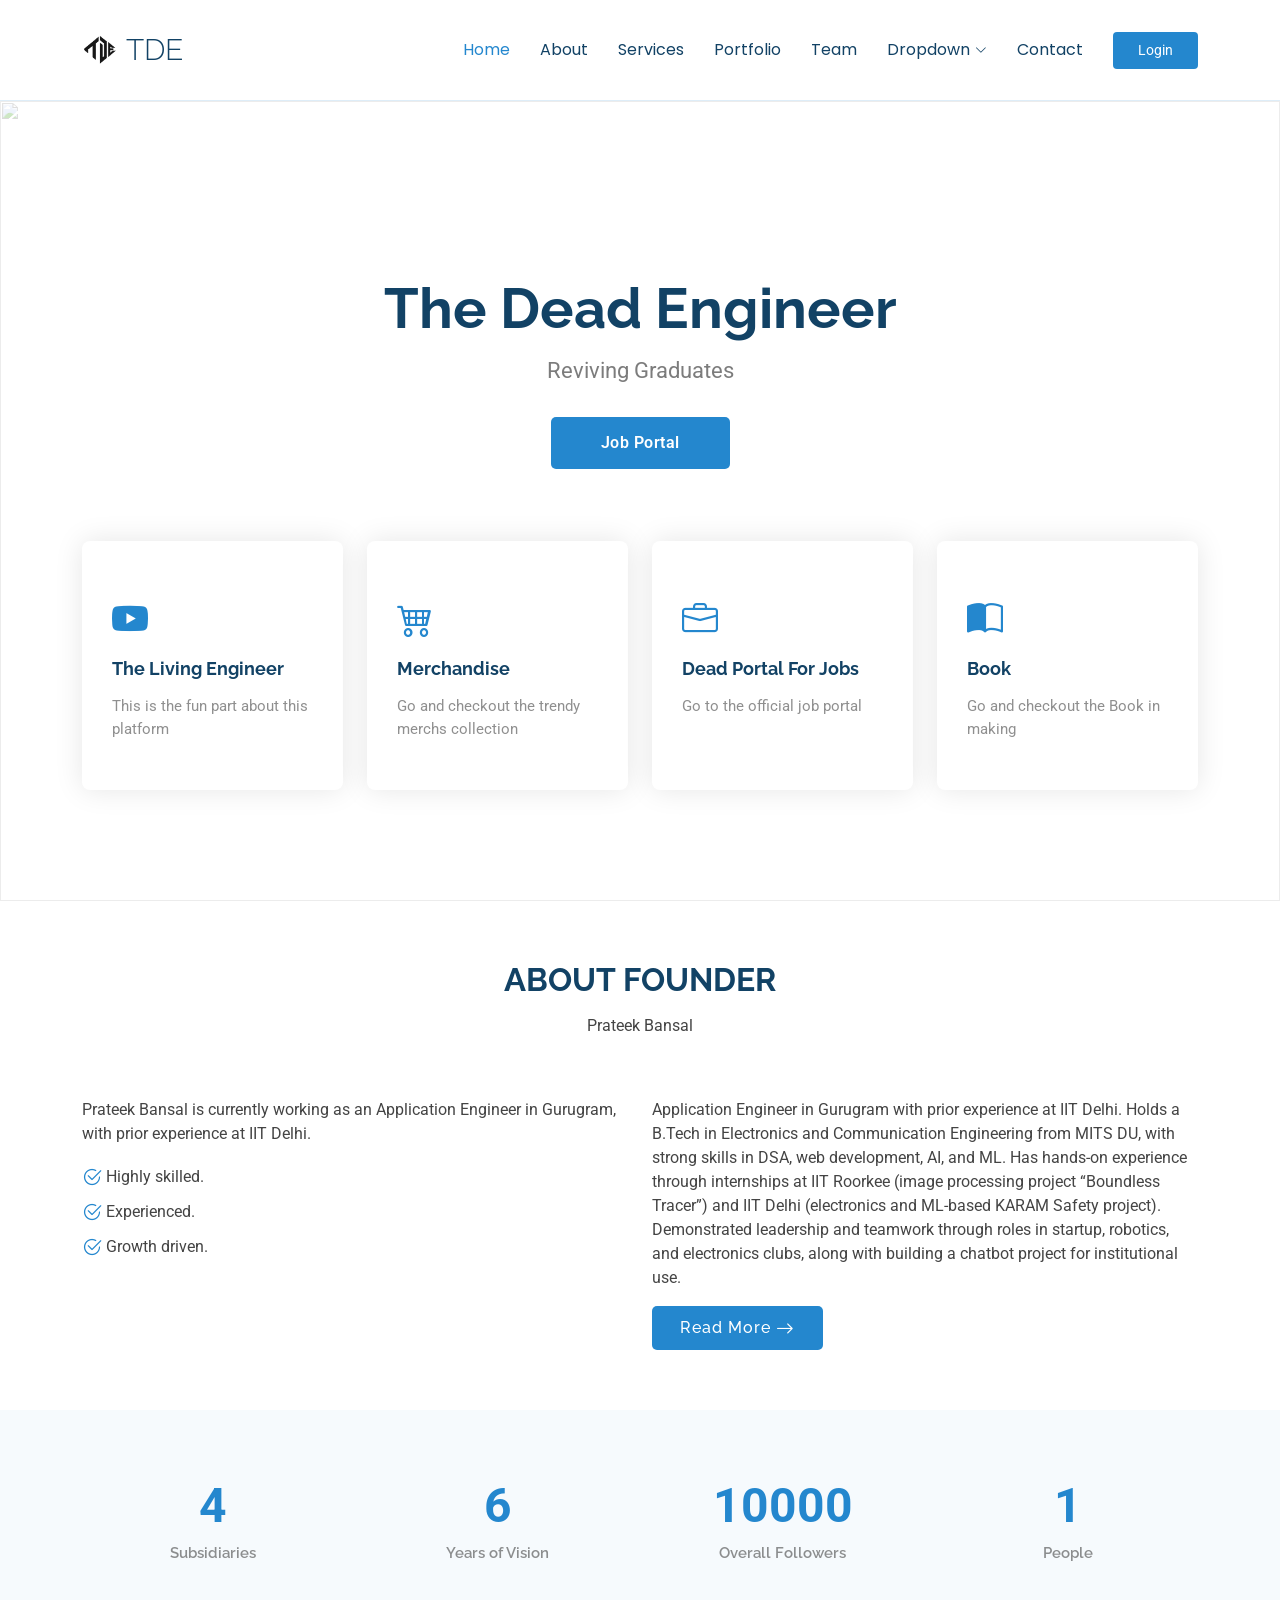
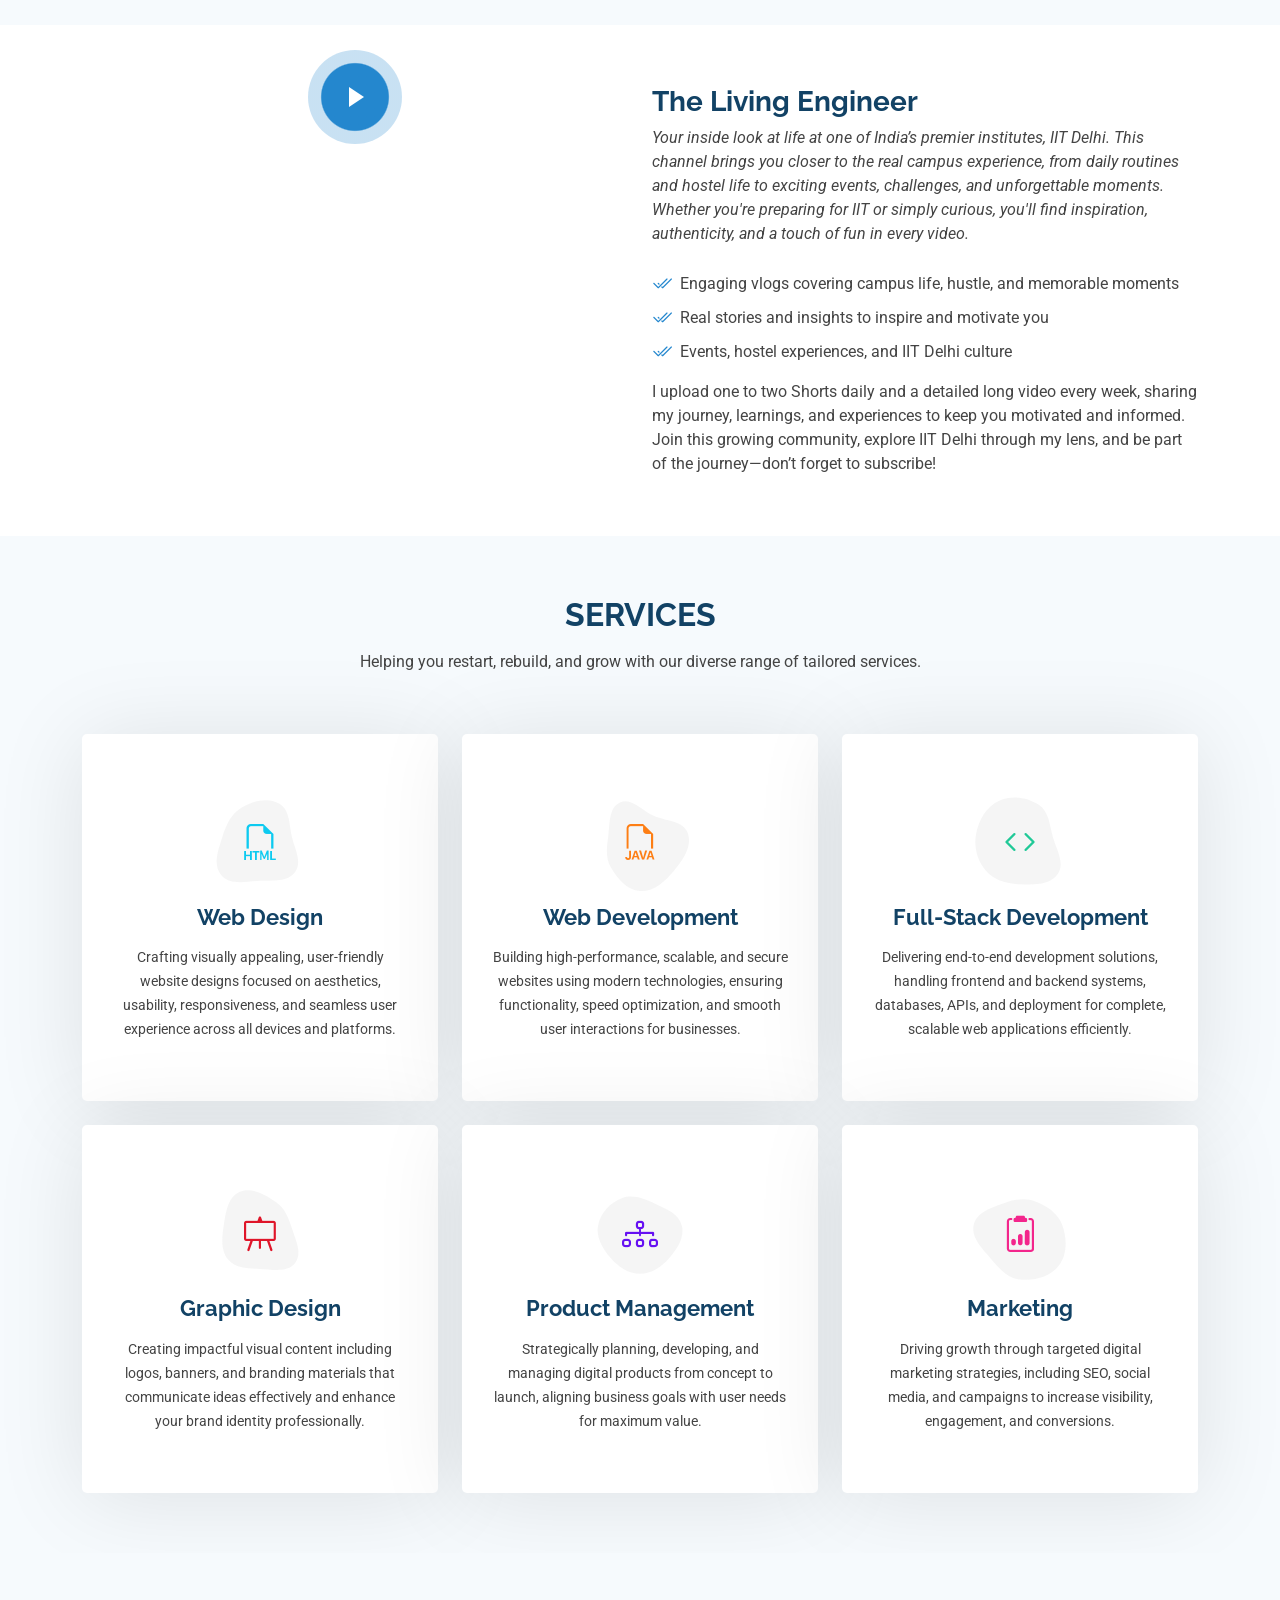
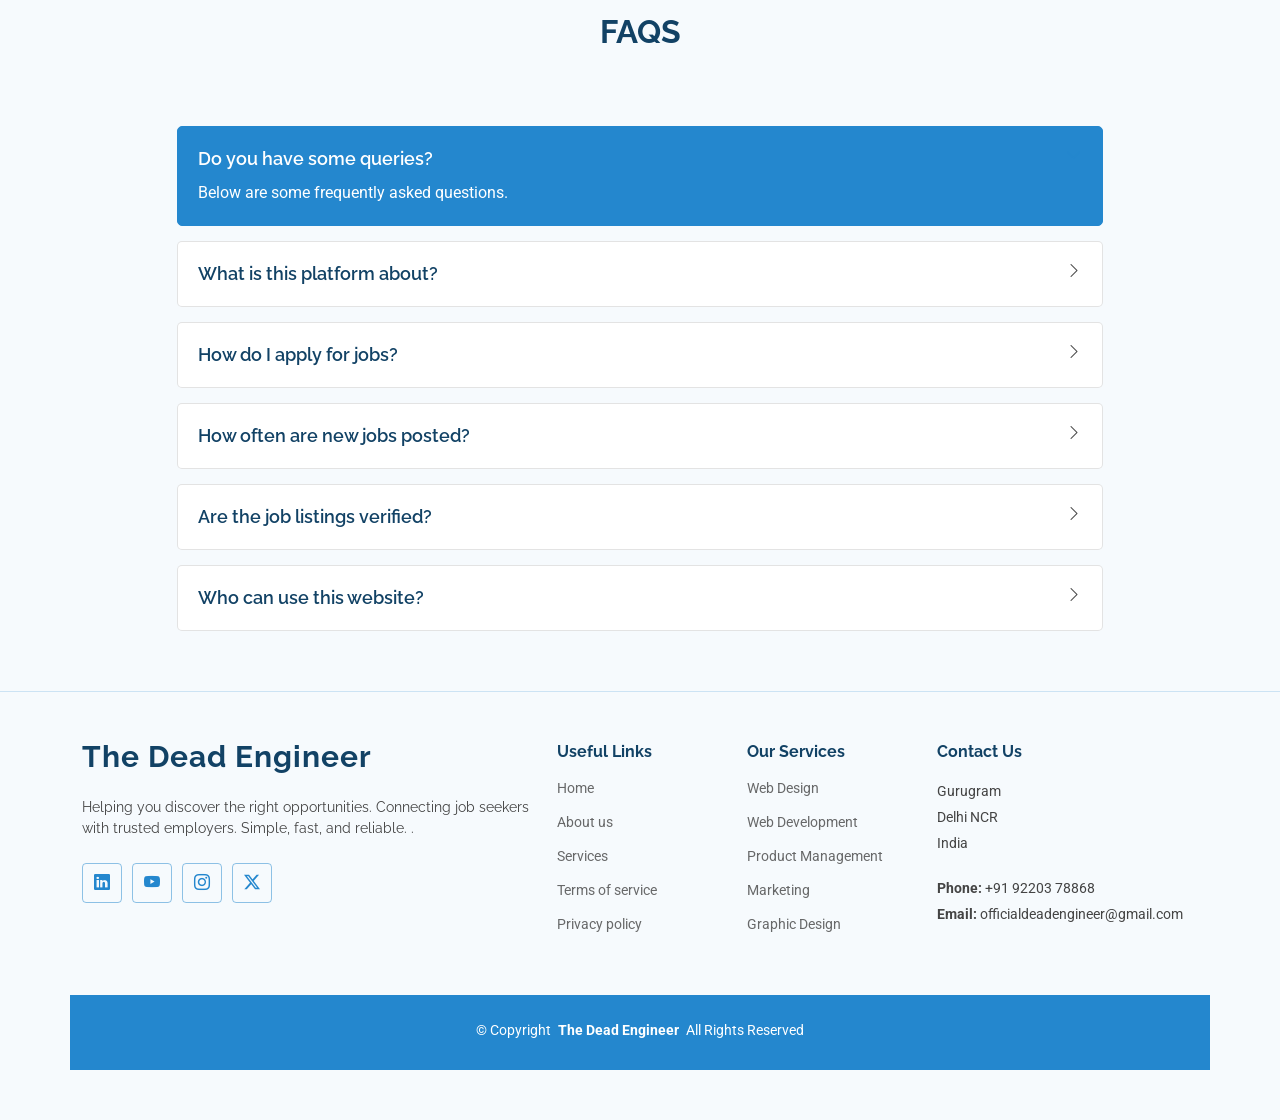
==== index.html @ e4925aac "Update index.html" ====
<!DOCTYPE html>
<html lang="en">

<head>
  <meta charset="utf-8">
  <meta content="width=device-width, initial-scale=1.0" name="viewport">
  <title>Home - The Dead Engineer</title>
  <meta name="description" content="">
  <meta name="keywords" content="">

  <!-- Favicons -->
  <link href="img/favicon.png" rel="icon">
  <link href="img/apple-touch-icon.png" rel="apple-touch-icon">

  <!-- Fonts -->
  <link href="https://fonts.googleapis.com" rel="preconnect">
  <link href="https://fonts.gstatic.com" rel="preconnect" crossorigin>
  <link href="https://fonts.googleapis.com/css2?family=Roboto:ital,wght@0,100;0,300;0,400;0,500;0,700;0,900;1,100;1,300;1,400;1,500;1,700;1,900&family=Poppins:ital,wght@0,100;0,200;0,300;0,400;0,500;0,600;0,700;0,800;0,900;1,100;1,200;1,300;1,400;1,500;1,600;1,700;1,800;1,900&family=Raleway:ital,wght@0,100;0,200;0,300;0,400;0,500;0,600;0,700;0,800;0,900;1,100;1,200;1,300;1,400;1,500;1,600;1,700;1,800;1,900&display=swap" rel="stylesheet">

  <!-- Vendor CSS Files -->
  <link href="vendor/bootstrap/css/bootstrap.min.css" rel="stylesheet">
  <link href="vendor/bootstrap-icons/bootstrap-icons.css" rel="stylesheet">
  <link href="vendor/aos/aos.css" rel="stylesheet">
  <link href="vendor/glightbox/css/glightbox.min.css" rel="stylesheet">
  <link href="vendor/swiper/swiper-bundle.min.css" rel="stylesheet">

  <!-- Main CSS File -->
  <link href="css/main.css" rel="stylesheet">

</head>

<body class="index-page">

  <header id="header" class="header d-flex align-items-center sticky-top">
    <div class="container-fluid container-xl position-relative d-flex align-items-center">

      <a href="index.html" class="logo d-flex align-items-center me-auto">
        <!-- Uncomment the line below if you also wish to use an image logo -->
        <img src="img/logo.png" alt="">
        <h1 class="sitename">TDE</h1>
      </a>

      <nav id="navmenu" class="navmenu">
        <ul>
          <li><a href="#hero" class="active">Home<br></a></li>
          <li><a href="#about">About</a></li>
          <li><a href="#services">Services</a></li>
          <li><a href="#portfolio">Portfolio</a></li>
          <li><a href="#team">Team</a></li>
          <li class="dropdown"><a href="#"><span>Dropdown</span> <i class="bi bi-chevron-down toggle-dropdown"></i></a>
            <ul>
              <li><a href="#">Dropdown 1</a></li>
              <li class="dropdown"><a href="#"><span>Deep Dropdown</span> <i class="bi bi-chevron-down toggle-dropdown"></i></a>
                <ul>
                  <li><a href="#">Deep Dropdown 1</a></li>
                  <li><a href="#">Deep Dropdown 2</a></li>
                  <li><a href="#">Deep Dropdown 3</a></li>
                  <li><a href="#">Deep Dropdown 4</a></li>
                  <li><a href="#">Deep Dropdown 5</a></li>
                </ul>
              </li>
              <li><a href="#">Dropdown 2</a></li>
              <li><a href="#">Dropdown 3</a></li>
              <li><a href="#">Dropdown 4</a></li>
            </ul>
          </li>
          <li><a href="#contact">Contact</a></li>
        </ul>
        <i class="mobile-nav-toggle d-xl-none bi bi-list"></i>
      </nav>

      <a class="btn-getstarted" href="#about">Login</a>

    </div>
  </header>

  <main class="main">

    <!-- Hero Section -->
    <section id="hero" class="hero section">

      <img src="img\europeana-ZRTKx75lKc8-unsplash.jpg" alt="" data-aos="fade-in" class="">

      <div class="container">
        <div class="row justify-content-center" data-aos="zoom-out">
          <div class="col-xl-7 col-lg-9 text-center">
            <h1>The Dead Engineer</h1>
            <p>Reviving Graduates</p>
          </div>
        </div>
        <div class="text-center" data-aos="zoom-out" data-aos-delay="100">
          <a href="job-portal.html" class="btn-get-started">Job Portal</a>
        </div>

        <div class="row gy-4 mt-5">
          <div class="col-md-6 col-lg-3" data-aos="zoom-out" data-aos-delay="100">
            <div class="icon-box">
              <div class="icon"><i class="bi bi-youtube"></i></div>
              <h4 class="title"><a href="the-living-engineer.html">The Living Engineer</a></h4>
              <p class="description">This is the fun part about this platform</p>
            </div>
          </div><!--End Icon Box -->

          <div class="col-md-6 col-lg-3" data-aos="zoom-out" data-aos-delay="200">
            <div class="icon-box">
              <div class="icon"><i class="bi bi-cart4"></i></div>
              <h4 class="title"><a href="merchandise.html">Merchandise</a></h4>
              <p class="description">Go and checkout the trendy merchs collection</p>
            </div>
          </div><!--End Icon Box -->

          <div class="col-md-6 col-lg-3" data-aos="zoom-out" data-aos-delay="300">
            <div class="icon-box">
              <div class="icon"><i class="bi bi-briefcase"></i></div>
              <h4 class="title"><a href="job-portal.html">Dead Portal For Jobs</a></h4>
              <p class="description">Go to the official job portal</p>
            </div>
          </div><!--End Icon Box -->

          <div class="col-md-6 col-lg-3" data-aos="zoom-out" data-aos-delay="400">
            <div class="icon-box">
              <div class="icon"><i class="bi bi-book-half"></i></div>
              <h4 class="title"><a href="book.html">Book</a></h4>
              <p class="description">Go and checkout the Book in making</p>
            </div>
          </div><!--End Icon Box -->

        </div>
      </div>

    </section><!-- /Hero Section -->

    <!-- About Section -->
    <section id="about" class="about section">

      <!-- Section Title -->
      <div class="container section-title" data-aos="fade-up">
        <h2>About Founder<br></h2>
        <p>Prateek Bansal</p>
      </div><!-- End Section Title -->

      <div class="container">

        <div class="row gy-4">

          <div class="col-lg-6 content" data-aos="fade-up" data-aos-delay="100">
            <p>
              Prateek Bansal is currently working as an Application Engineer in Gurugram, with prior experience at IIT Delhi.
            </p>
            <ul>
              <li><i class="bi bi-check2-circle"></i> <span>Highly skilled.</span></li>
              <li><i class="bi bi-check2-circle"></i> <span>Experienced.</span></li>
              <li><i class="bi bi-check2-circle"></i> <span>Growth driven.</span></li>
            </ul>
          </div>

          <div class="col-lg-6" data-aos="fade-up" data-aos-delay="200">
            <p>Application Engineer in Gurugram with prior experience at IIT Delhi. Holds a B.Tech in Electronics and Communication Engineering from MITS DU, with strong skills in DSA, web development, AI, and ML. Has hands-on experience through internships at IIT Roorkee (image processing project “Boundless Tracer”) and IIT Delhi (electronics and ML-based KARAM Safety project). Demonstrated leadership and teamwork through roles in startup, robotics, and electronics clubs, along with building a chatbot project for institutional use. </p>
            <a href="#" class="read-more"><span>Read More</span><i class="bi bi-arrow-right"></i></a>
          </div>

        </div>

      </div>

    </section><!-- /About Section -->

    <!-- Stats Section -->
    <section id="stats" class="stats section light-background">

      <div class="container" data-aos="fade-up" data-aos-delay="100">

        <div class="row gy-4">

          <div class="col-lg-3 col-md-6">
            <div class="stats-item text-center w-100 h-100">
              <span data-purecounter-start="0" data-purecounter-end="4" data-purecounter-duration="1" class="purecounter"></span>
              <p>Subsidiaries</p>
            </div>
          </div><!-- End Stats Item -->

          <div class="col-lg-3 col-md-6">
            <div class="stats-item text-center w-100 h-100">
              <span data-purecounter-start="0" data-purecounter-end="6" data-purecounter-duration="1" class="purecounter"></span>
              <p>Years of Vision</p>
            </div>
          </div><!-- End Stats Item -->

          <div class="col-lg-3 col-md-6">
            <div class="stats-item text-center w-100 h-100">
              <span data-purecounter-start="0" data-purecounter-end="10000" data-purecounter-duration="1" class="purecounter"></span>
              <p>Overall Followers</p>
            </div>
          </div><!-- End Stats Item -->

          <div class="col-lg-3 col-md-6">
            <div class="stats-item text-center w-100 h-100">
              <span data-purecounter-start="0" data-purecounter-end="1" data-purecounter-duration="1" class="purecounter"></span>
              <p>People</p>
            </div>
          </div><!-- End Stats Item -->

        </div>

      </div>

    </section><!-- /Stats Section -->

    <!-- About Alt Section -->
    <section id="about-alt" class="about-alt section">

      <div class="container">

        <div class="row gy-4">
          <div class="col-lg-6 position-relative align-self-start" data-aos="fade-up" data-aos-delay="100">
            <img src="https://static.theprint.in/wp-content/uploads/2024/03/IIT-Delhi-FILE-696x392-1.jpg" class="img-fluid" alt="">
            <a href="https://youtu.be/iWtutb2hYL4?si=3ErhRk4riISQNVy8" class="glightbox pulsating-play-btn"></a>
          </div>
          <div class="col-lg-6 content" data-aos="fade-up" data-aos-delay="200">
            <h3>The Living Engineer</h3>
            <p class="fst-italic">
              Your inside look at life at one of India’s premier institutes, IIT Delhi. This channel brings you closer to the real campus experience, from daily routines and hostel life to exciting events, challenges, and unforgettable moments. Whether you're preparing for IIT or simply curious, you'll find inspiration, authenticity, and a touch of fun in every video.
            </p>
            <ul>
              <li><i class="bi bi-check2-all"></i> <span>Engaging vlogs covering campus life, hustle, and memorable moments</span></li>
              <li><i class="bi bi-check2-all"></i> <span>Real stories and insights to inspire and motivate you</span></li>
              <li><i class="bi bi-check2-all"></i> <span>Events, hostel experiences, and IIT Delhi culture</span></li>
            </ul>
            <p>
              I upload one to two Shorts daily and a detailed long video every week, sharing my journey, learnings, and experiences to keep you motivated and informed. Join this growing community, explore IIT Delhi through my lens, and be part of the journey—don’t forget to subscribe!
            </p>
          </div>
        </div>

      </div>

    </section><!-- /About Alt Section -->

    <!-- Clients Section -->

    </section><!-- /Clients Section -->

    <!-- Testimonials Section -->

    </section><!-- /Testimonials Section -->

    <!-- Services Section -->
    <section id="services" class="services section light-background">

      <!-- Section Title -->
      <div class="container section-title" data-aos="fade-up">
        <h2>Services</h2>
        <p>Helping you restart, rebuild, and grow with our diverse range of tailored services.</p>
      </div><!-- End Section Title -->

      <div class="container">

        <div class="row gy-4">

          <div class="col-lg-4 col-md-6" data-aos="fade-up" data-aos-delay="100">
            <div class="service-item item-cyan position-relative">
              <div class="icon">
                <svg width="100" height="100" viewBox="0 0 600 600" xmlns="http://www.w3.org/2000/svg">
                  <path stroke="none" stroke-width="0" fill="#f5f5f5" d="M300,521.0016835830174C376.1290562159157,517.8887921683347,466.0731472004068,529.7835943286574,510.70327084640275,468.03025145048787C554.3714126377745,407.6079735673963,508.03601936045806,328.9844924480964,491.2728898941984,256.3432110539036C474.5976632858925,184.082847569629,479.9380746630129,96.60480741107993,416.23090153303,58.64404602377083C348.86323505073057,18.502131276798302,261.93793281208167,40.57373210992963,193.5410806939664,78.93577620505333C130.42746243093433,114.334589627462,98.30271207620316,179.96522072025542,76.75703585869454,249.04625023123273C51.97151888228291,328.5150500222984,13.704378332031375,421.85034740162234,66.52175969318436,486.19268352777647C119.04800174914682,550.1803526380478,217.28368757567262,524.383925680826,300,521.0016835830174"></path>
                </svg>
                <i class="bi bi-filetype-html"></i>
              </div>
              <a href="service-details.html" class="stretched-link">
                <h3>Web Design</h3>
              </a>
              <p>Crafting visually appealing, user-friendly website designs focused on aesthetics, usability, responsiveness, and seamless user experience across all devices and platforms.</p>
            </div>
          </div><!-- End Service Item -->

          <div class="col-lg-4 col-md-6" data-aos="fade-up" data-aos-delay="200">
            <div class="service-item item-orange position-relative">
              <div class="icon">
                <svg width="100" height="100" viewBox="0 0 600 600" xmlns="http://www.w3.org/2000/svg">
                  <path stroke="none" stroke-width="0" fill="#f5f5f5" d="M300,582.0697525312426C382.5290701553225,586.8405444964366,449.9789794690241,525.3245884688669,502.5850820975895,461.55621195738473C556.606425686781,396.0723002908107,615.8543463187945,314.28637112970534,586.6730223649479,234.56875336149918C558.9533121215079,158.8439757836574,454.9685369536778,164.00468322053177,381.49747125262974,130.76875717737553C312.15926192815925,99.40240125094834,248.97055460311594,18.661163978235184,179.8680185752513,50.54337015887873C110.5421016452524,82.52863877960104,119.82277516462835,180.83849132639028,109.12597500060166,256.43424936330496C100.08760227029461,320.3096726198365,92.17705696193138,384.0621239912766,124.79988738764834,439.7174275375508C164.83382741302287,508.01625554203684,220.96474134820875,577.5009287672846,300,582.0697525312426"></path>
                </svg>
                <i class="bi bi-filetype-java"></i>
              </div>
              <a href="service-details.html" class="stretched-link">
                <h3>Web Development</h3>
              </a>
              <p>Building high-performance, scalable, and secure websites using modern technologies, ensuring functionality, speed optimization, and smooth user interactions for businesses.</p>
            </div>
          </div><!-- End Service Item -->

          <div class="col-lg-4 col-md-6" data-aos="fade-up" data-aos-delay="300">
            <div class="service-item item-teal position-relative">
              <div class="icon">
                <svg width="100" height="100" viewBox="0 0 600 600" xmlns="http://www.w3.org/2000/svg">
                  <path stroke="none" stroke-width="0" fill="#f5f5f5" d="M300,541.5067337569781C382.14930387511276,545.0595476570109,479.8736841581634,548.3450877840088,526.4010558755058,480.5488172755941C571.5218469581645,414.80211281144784,517.5187510058486,332.0715597781072,496.52539010469104,255.14436215662573C477.37192572678356,184.95920475031193,473.57363656557914,105.61284051026155,413.0603344069578,65.22779650032875C343.27470386102294,18.654635553484475,251.2091493199835,5.337323636656869,175.0934190732945,40.62881213300186C97.87086631185822,76.43348514350839,51.98124368387456,156.15599469081315,36.44837278890362,239.84606092416172C21.716077023791087,319.22268207091537,43.775223500013084,401.1760424656574,96.891909868211,461.97329694683043C147.22146801428983,519.5804099606455,223.5754009179313,538.201503339737,300,541.5067337569781"></path>
                </svg>
                <i class="bi bi-code"></i>
              </div>
              <a href="service-details.html" class="stretched-link">
                <h3>Full-Stack Development</h3>
              </a>
              <p>Delivering end-to-end development solutions, handling frontend and backend systems, databases, APIs, and deployment for complete, scalable web applications efficiently.</p>
            </div>
          </div><!-- End Service Item -->

          <div class="col-lg-4 col-md-6" data-aos="fade-up" data-aos-delay="400">
            <div class="service-item item-red position-relative">
              <div class="icon">
                <svg width="100" height="100" viewBox="0 0 600 600" xmlns="http://www.w3.org/2000/svg">
                  <path stroke="none" stroke-width="0" fill="#f5f5f5" d="M300,503.46388370962813C374.79870501325706,506.71871716319447,464.8034551963731,527.1746412648533,510.4981551193396,467.86667711651364C555.9287308511215,408.9015244558933,512.6030010748507,327.5744911775523,490.211057578863,256.5855673507754C471.097692560561,195.9906835881958,447.69079081568157,138.11976852964426,395.19560036434837,102.3242989838813C329.3053358748298,57.3949838291264,248.02791733380457,8.279543830951368,175.87071277845988,42.242879143198664C103.41431057327972,76.34704239035025,93.79494320519305,170.9812938413882,81.28167332365135,250.07896920659033C70.17666984294237,320.27484674793965,64.84698225790005,396.69656628748305,111.28512138212992,450.4950937839243C156.20124167950087,502.5303643271138,231.32542653798444,500.4755392045468,300,503.46388370962813"></path>
                </svg>
                <i class="bi bi-easel"></i>
              </div>
              <a href="service-details.html" class="stretched-link">
                <h3>Graphic Design</h3>
              </a>
              <p>Creating impactful visual content including logos, banners, and branding materials that communicate ideas effectively and enhance your brand identity professionally.</p>
              <a href="service-details.html" class="stretched-link"></a>
            </div>
          </div><!-- End Service Item -->

          <div class="col-lg-4 col-md-6" data-aos="fade-up" data-aos-delay="500">
            <div class="service-item item-indigo position-relative">
              <div class="icon">
                <svg width="100" height="100" viewBox="0 0 600 600" xmlns="http://www.w3.org/2000/svg">
                  <path stroke="none" stroke-width="0" fill="#f5f5f5" d="M300,532.3542879108572C369.38199826031484,532.3153073249985,429.10787420159085,491.63046689027357,474.5244479745417,439.17860296908856C522.8885846962883,383.3225815378663,569.1668002868075,314.3205725914397,550.7432151929288,242.7694973846089C532.6665558377875,172.5657663291529,456.2379748765914,142.6223662098291,390.3689995646985,112.34683881706744C326.66090330228417,83.06452184765237,258.84405631176094,53.51806209861945,193.32584062364296,78.48882559362697C121.61183558270385,105.82097193414197,62.805066853699245,167.19869350419734,48.57481801355237,242.6138429142374C34.843463184063346,315.3850353017275,76.69343916112496,383.4422959591041,125.22947124332185,439.3748458443577C170.7312796277747,491.8107796887764,230.57421082200815,532.3932930995766,300,532.3542879108572"></path>
                </svg>
                <i class="bi bi-diagram-3"></i>
              </div>
              <a href="service-details.html" class="stretched-link">
                <h3>Product Management</h3>
              </a>
              <p>Strategically planning, developing, and managing digital products from concept to launch, aligning business goals with user needs for maximum value.</p>
              <a href="service-details.html" class="stretched-link"></a>
            </div>
          </div><!-- End Service Item -->

          <div class="col-lg-4 col-md-6" data-aos="fade-up" data-aos-delay="600">
            <div class="service-item item-pink position-relative">
              <div class="icon">
                <svg width="100" height="100" viewBox="0 0 600 600" xmlns="http://www.w3.org/2000/svg">
                  <path stroke="none" stroke-width="0" fill="#f5f5f5" d="M300,566.797414625762C385.7384707136149,576.1784315230908,478.7894351017131,552.8928747891023,531.9192734346935,484.94944893311C584.6109503024035,417.5663521118492,582.489472248146,322.67544863468447,553.9536738515405,242.03673114598146C529.1557734026468,171.96086150256528,465.24506316201064,127.66468636344209,395.9583748389544,100.7403814666027C334.2173773831606,76.7482773500951,269.4350130405921,84.62216499799875,207.1952322260088,107.2889140133804C132.92018162631612,134.33871894543012,41.79353780512637,160.00259165414826,22.644507872594943,236.69541883565114C3.319112789854554,314.0945973066697,72.72355303640163,379.243833228382,124.04198916343866,440.3218312028393C172.9286146004772,498.5055451809895,224.45579914871206,558.5317968840102,300,566.797414625762"></path>
                </svg>
                <i class="bi bi-clipboard2-data"></i>
              </div>
              <a href="service-details.html" class="stretched-link">
                <h3>Marketing</h3>
              </a>
              <p>Driving growth through targeted digital marketing strategies, including SEO, social media, and campaigns to increase visibility, engagement, and conversions.</p>
              <a href="service-details.html" class="stretched-link"></a>
            </div>
          </div><!-- End Service Item -->

        </div>

      </div>

    </section><!-- /Services Section -->

    <!-- Call To Action Section -->
    <!-- <section id="call-to-action" class="call-to-action section accent-background">

      <div class="container">
        <div class="row justify-content-center" data-aos="zoom-in" data-aos-delay="100">
          <div class="col-xl-10">
            <div class="text-center">
              <h3>Call To Action</h3>
              <p>Duis aute irure dolor in reprehenderit in voluptate velit esse cillum dolore eu fugiat nulla pariatur. Excepteur sint occaecat cupidatat non proident, sunt in culpa qui officia deserunt mollit anim id est laborum.</p>
              <a class="cta-btn" href="#">Call To Action</a>
            </div>
          </div>
        </div>
      </div> -->

    </section><!-- /Call To Action Section -->

    <!-- Portfolio Section -->

    </section><!-- /Portfolio Section -->

    <!-- Team Section -->

    </section><!-- /Team Section -->

    <!-- Pricing Section -->

    </section><!-- /Pricing Section -->

    <!-- Faq Section -->
    <section id="faq" class="faq section light-background">

      <!-- Section Title -->
      <div class="container section-title" data-aos="fade-up">
        <h2>FAQs</h2>
        <p></p>
      </div><!-- End Section Title -->

      <div class="container">

        <div class="row justify-content-center">

          <div class="col-lg-10" data-aos="fade-up" data-aos-delay="100">

            <div class="faq-container">

              <div class="faq-item faq-active">
                <h3>Do you have some queries?</h3>
                <div class="faq-content">
                  <p>Below are some frequently asked questions.</p>
                </div>
                <i class="faq-toggle bi bi-chevron-right"></i>
              </div><!-- End Faq item-->

              <div class="faq-item">
                <h3>What is this platform about?</h3>
                <div class="faq-content">
                  <p>This is a job discovery platform designed to help job seekers find relevant opportunities quickly and easily. We connect candidates with employers across various industries.</p>
                </div>
                <i class="faq-toggle bi bi-chevron-right"></i>
              </div><!-- End Faq item-->

              <div class="faq-item">
                <h3>How do I apply for jobs?</h3>
                <div class="faq-content">
                  <p>Simply browse available listings, click on a job that interests you, and follow the application instructions provided.</p>
                </div>
                <i class="faq-toggle bi bi-chevron-right"></i>
              </div><!-- End Faq item-->

              <div class="faq-item">
                <h3>How often are new jobs posted?</h3>
                <div class="faq-content">
                  <p>We regularly update listings as new opportunities become available.</p>
                </div>
                <i class="faq-toggle bi bi-chevron-right"></i>
              </div><!-- End Faq item-->

              <div class="faq-item">
                <h3>Are the job listings verified?</h3>
                <div class="faq-content">
                  <p>We aim to ensure quality listings, but users are encouraged to verify details before applying.</p>
                </div>
                <i class="faq-toggle bi bi-chevron-right"></i>
              </div><!-- End Faq item-->

              <div class="faq-item">
                <h3>Who can use this website?</h3>
                <div class="faq-content">
                  <p>Anyone looking for a job, internship, or career opportunity can use the platform.</p>
                </div>
                <i class="faq-toggle bi bi-chevron-right"></i>
              </div><!-- End Faq item-->
              
            </div>

          </div><!-- End Faq Column-->

        </div>

      </div>

    </section><!-- /Faq Section -->

    <!-- Contact Section -->
    <!-- /Contact Section -->

  </main>

  <footer id="footer" class="footer light-background">

    <div class="container footer-top">
      <div class="row gy-4">
        <div class="col-lg-5 col-md-12 footer-about">
          <a href="index.html" class="logo d-flex align-items-center">
            <span class="sitename">The Dead Engineer</span>
          </a>
          <p>Helping you discover the right opportunities. Connecting job seekers with trusted employers. Simple, fast, and reliable. .</p>
          <div class="social-links d-flex mt-4">
            <a href="https://www.linkedin.com/company/the-dead-engineer"><i class="bi bi-linkedin"></i></a>
            <a href="https://www.youtube.com/@thedeadengineer"><i class="bi bi-youtube"></i></a>
            <a href="https://www.instagram.com/thedeadengineer/"><i class="bi bi-instagram"></i></a>
            <a href=""><i class="bi bi-twitter-x"></i></a>
          </div>
        </div>

        <div class="col-lg-2 col-6 footer-links">
          <h4>Useful Links</h4>
          <ul>
            <li><a href="#">Home</a></li>
            <li><a href="#">About us</a></li>
            <li><a href="#">Services</a></li>
            <li><a href="#">Terms of service</a></li>
            <li><a href="#">Privacy policy</a></li>
          </ul>
        </div>

        <div class="col-lg-2 col-6 footer-links">
          <h4>Our Services</h4>
          <ul>
            <li><a href="#">Web Design</a></li>
            <li><a href="#">Web Development</a></li>
            <li><a href="#">Product Management</a></li>
            <li><a href="#">Marketing</a></li>
            <li><a href="#">Graphic Design</a></li>
          </ul>
        </div>

        <div class="col-lg-3 col-md-12 footer-contact text-center text-md-start">
          <h4>Contact Us</h4>
          <p>Gurugram</p>
          <p>Delhi NCR</p>
          <p>India</p>
          <p class="mt-4"><strong>Phone:</strong> <span>+91 92203 78868</span></p>
          <p><strong>Email:</strong> <span>officialdeadengineer@gmail.com</span></p>
        </div>

      </div>
    </div>

    <div class="container copyright text-center mt-4">
      <p>© <span>Copyright</span> <strong class="px-1 sitename">The Dead Engineer</strong> <span>All Rights Reserved</span></p>
      <div class="credits">
      </div>
    </div>

  </footer>

  <!-- Scroll Top -->
  <a href="#" id="scroll-top" class="scroll-top d-flex align-items-center justify-content-center"><i class="bi bi-arrow-up-short"></i></a>

  <!-- Preloader -->
  <div id="preloader"></div>

  <!-- Vendor JS Files -->
  <script src="vendor/bootstrap/js/bootstrap.bundle.min.js"></script>
  <script src="vendor/php-email-form/validate.js"></script>
  <script src="vendor/aos/aos.js"></script>
  <script src="vendor/purecounter/purecounter_vanilla.js"></script>
  <script src="vendor/glightbox/js/glightbox.min.js"></script>
  <script src="vendor/swiper/swiper-bundle.min.js"></script>
  <script src="vendor/imagesloaded/imagesloaded.pkgd.min.js"></script>
  <script src="vendor/isotope-layout/isotope.pkgd.min.js"></script>

  <!-- Main JS File -->
  <script src="js/main.js"></script>

</body>

</html>
---- css/main.css ----
:root {
  --default-font: "Roboto",  system-ui, -apple-system, "Segoe UI", Roboto, "Helvetica Neue", Arial, "Noto Sans", "Liberation Sans", sans-serif, "Apple Color Emoji", "Segoe UI Emoji", "Segoe UI Symbol", "Noto Color Emoji";
  --heading-font: "Raleway",  sans-serif;
  --nav-font: "Poppins",  sans-serif;
}

/* Global Colors - The following color variables are used throughout the website. Updating them here will change the color scheme of the entire website */
:root { 
  --background-color: #ffffff; /* Background color for the entire website, including individual sections */
  --default-color: #444444; /* Default color used for the majority of the text content across the entire website */
  --heading-color: #124265; /* Color for headings, subheadings and title throughout the website */
  --accent-color: #2487ce; /* Accent color that represents your brand on the website. It's used for buttons, links, and other elements that need to stand out */
  --surface-color: #ffffff; /* The surface color is used as a background of boxed elements within sections, such as cards, icon boxes, or other elements that require a visual separation from the global background. */
  --contrast-color: #ffffff; /* Contrast color for text, ensuring readability against backgrounds of accent, heading, or default colors. */
}

/* Nav Menu Colors - The following color variables are used specifically for the navigation menu. They are separate from the global colors to allow for more customization options */
:root {
  --nav-color: #124265;  /* The default color of the main navmenu links */
  --nav-hover-color: #2487ce; /* Applied to main navmenu links when they are hovered over or active */
  --nav-mobile-background-color: #ffffff; /* Used as the background color for mobile navigation menu */
  --nav-dropdown-background-color: #ffffff; /* Used as the background color for dropdown items that appear when hovering over primary navigation items */
  --nav-dropdown-color: #124265; /* Used for navigation links of the dropdown items in the navigation menu. */
  --nav-dropdown-hover-color: #2487ce; /* Similar to --nav-hover-color, this color is applied to dropdown navigation links when they are hovered over. */
}

/* Color Presets - These classes override global colors when applied to any section or element, providing reuse of the sam color scheme. */

.light-background {
  --background-color: #f6fafd;
  --surface-color: #ffffff;
}

.dark-background {
  --background-color: #060606;
  --default-color: #ffffff;
  --heading-color: #ffffff;
  --surface-color: #252525;
  --contrast-color: #ffffff;
}

.accent-background {
  --background-color: #2487ce;
  --default-color: #ffffff;
  --heading-color: #ffffff;
  --accent-color: #ffffff;
  --surface-color: #469fdf;
  --contrast-color: #ffffff;
}

/* Smooth scroll */
:root {
  scroll-behavior: smooth;
}

/*--------------------------------------------------------------
# General Styling & Shared Classes
--------------------------------------------------------------*/
body {
  color: var(--default-color);
  background-color: var(--background-color);
  font-family: var(--default-font);
}

a {
  color: var(--accent-color);
  text-decoration: none;
  transition: 0.3s;
}

a:hover {
  color: color-mix(in srgb, var(--accent-color), transparent 25%);
  text-decoration: none;
}

h1,
h2,
h3,
h4,
h5,
h6 {
  color: var(--heading-color);
  font-family: var(--heading-font);
}

/* Pulsating Play Button
------------------------------*/
.pulsating-play-btn {
  width: 94px;
  height: 94px;
  background: radial-gradient(var(--accent-color) 50%, color-mix(in srgb, var(--accent-color), transparent 75%) 52%);
  border-radius: 50%;
  display: block;
  position: relative;
  overflow: hidden;
}

.pulsating-play-btn:before {
  content: "";
  position: absolute;
  width: 120px;
  height: 120px;
  animation-delay: 0s;
  animation: pulsate-play-btn 2s;
  animation-direction: forwards;
  animation-iteration-count: infinite;
  animation-timing-function: steps;
  opacity: 1;
  border-radius: 50%;
  border: 5px solid color-mix(in srgb, var(--accent-color), transparent 30%);
  top: -15%;
  left: -15%;
  background: rgba(198, 16, 0, 0);
}

.pulsating-play-btn:after {
  content: "";
  position: absolute;
  left: 50%;
  top: 50%;
  transform: translateX(-40%) translateY(-50%);
  width: 0;
  height: 0;
  border-top: 10px solid transparent;
  border-bottom: 10px solid transparent;
  border-left: 15px solid #fff;
  z-index: 100;
  transition: all 400ms cubic-bezier(0.55, 0.055, 0.675, 0.19);
}

.pulsating-play-btn:hover:before {
  content: "";
  position: absolute;
  left: 50%;
  top: 50%;
  transform: translateX(-40%) translateY(-50%);
  width: 0;
  height: 0;
  border: none;
  border-top: 10px solid transparent;
  border-bottom: 10px solid transparent;
  border-left: 15px solid #fff;
  z-index: 200;
  animation: none;
  border-radius: 0;
}

.pulsating-play-btn:hover:after {
  border-left: 15px solid var(--accent-color);
  transform: scale(20);
}

@keyframes pulsate-play-btn {
  0% {
    transform: scale(0.6, 0.6);
    opacity: 1;
  }

  100% {
    transform: scale(1, 1);
    opacity: 0;
  }
}

/* PHP Email Form Messages
------------------------------*/
.php-email-form .error-message {
  display: none;
  background: #df1529;
  color: #ffffff;
  text-align: left;
  padding: 15px;
  margin-bottom: 24px;
  font-weight: 600;
}

.php-email-form .sent-message {
  display: none;
  color: #ffffff;
  background: #059652;
  text-align: center;
  padding: 15px;
  margin-bottom: 24px;
  font-weight: 600;
}

.php-email-form .loading {
  display: none;
  background: var(--surface-color);
  text-align: center;
  padding: 15px;
  margin-bottom: 24px;
}

.php-email-form .loading:before {
  content: "";
  display: inline-block;
  border-radius: 50%;
  width: 24px;
  height: 24px;
  margin: 0 10px -6px 0;
  border: 3px solid var(--accent-color);
  border-top-color: var(--surface-color);
  animation: php-email-form-loading 1s linear infinite;
}

@keyframes php-email-form-loading {
  0% {
    transform: rotate(0deg);
  }

  100% {
    transform: rotate(360deg);
  }
}

/*--------------------------------------------------------------
# Global Header
--------------------------------------------------------------*/
.header {
  color: var(--default-color);
  background-color: var(--background-color);
  padding: 20px 0;
  transition: all 0.5s;
  z-index: 997;
  border-bottom: 1px solid color-mix(in srgb, var(--accent-color), transparent 85%);
}

.header .logo {
  line-height: 1;
}

.header .logo img {
  max-height: 36px;
  margin-right: 8px;
}

.header .logo h1 {
  font-size: 30px;
  margin: 0;
  font-weight: 300;
  color: var(--heading-color);
}

.header .btn-getstarted,
.header .btn-getstarted:focus {
  color: var(--contrast-color);
  background: var(--accent-color);
  font-size: 14px;
  padding: 8px 25px;
  margin: 0 0 0 30px;
  border-radius: 4px;
  transition: 0.3s;
}

.header .btn-getstarted:hover,
.header .btn-getstarted:focus:hover {
  color: var(--contrast-color);
  background: color-mix(in srgb, var(--accent-color), transparent 15%);
}

@media (max-width: 1200px) {
  .header .logo {
    order: 1;
  }

  .header .btn-getstarted {
    order: 2;
    margin: 0 15px 0 0;
    padding: 6px 15px;
  }

  .header .navmenu {
    order: 3;
  }
}

.scrolled .header {
  border-color: var(--contrast-color);
  box-shadow: 0px 0 18px rgba(0, 0, 0, 0.1);
}

/*--------------------------------------------------------------
# Navigation Menu
--------------------------------------------------------------*/
/* Navmenu - Desktop */
@media (min-width: 1200px) {
  .navmenu {
    padding: 0;
  }

  .navmenu ul {
    margin: 0;
    padding: 0;
    display: flex;
    list-style: none;
    align-items: center;
  }

  .navmenu li {
    position: relative;
  }

  .navmenu a,
  .navmenu a:focus {
    color: var(--nav-color);
    padding: 18px 15px;
    font-size: 16px;
    font-family: var(--nav-font);
    font-weight: 400;
    display: flex;
    align-items: center;
    justify-content: space-between;
    white-space: nowrap;
    transition: 0.3s;
  }

  .navmenu a i,
  .navmenu a:focus i {
    font-size: 12px;
    line-height: 0;
    margin-left: 5px;
    transition: 0.3s;
  }

  .navmenu li:last-child a {
    padding-right: 0;
  }

  .navmenu li:hover>a,
  .navmenu .active,
  .navmenu .active:focus {
    color: var(--nav-hover-color);
  }

  .navmenu .dropdown ul {
    margin: 0;
    padding: 10px 0;
    background: var(--nav-dropdown-background-color);
    display: block;
    position: absolute;
    visibility: hidden;
    left: 14px;
    top: 130%;
    opacity: 0;
    transition: 0.3s;
    border-radius: 4px;
    z-index: 99;
    box-shadow: 0px 0px 30px rgba(0, 0, 0, 0.1);
  }

  .navmenu .dropdown ul li {
    min-width: 200px;
  }

  .navmenu .dropdown ul a {
    padding: 10px 20px;
    font-size: 15px;
    text-transform: none;
    color: var(--nav-dropdown-color);
  }

  .navmenu .dropdown ul a i {
    font-size: 12px;
  }

  .navmenu .dropdown ul a:hover,
  .navmenu .dropdown ul .active:hover,
  .navmenu .dropdown ul li:hover>a {
    color: var(--nav-dropdown-hover-color);
  }

  .navmenu .dropdown:hover>ul {
    opacity: 1;
    top: 100%;
    visibility: visible;
  }

  .navmenu .dropdown .dropdown ul {
    top: 0;
    left: -90%;
    visibility: hidden;
  }

  .navmenu .dropdown .dropdown:hover>ul {
    opacity: 1;
    top: 0;
    left: -100%;
    visibility: visible;
  }
}

/* Navmenu - Mobile */
@media (max-width: 1199px) {
  .mobile-nav-toggle {
    color: var(--nav-color);
    font-size: 28px;
    line-height: 0;
    margin-right: 10px;
    cursor: pointer;
    transition: color 0.3s;
  }

  .navmenu {
    padding: 0;
    z-index: 9997;
  }

  .navmenu ul {
    display: none;
    list-style: none;
    position: absolute;
    inset: 60px 20px 20px 20px;
    padding: 10px 0;
    margin: 0;
    border-radius: 6px;
    background-color: var(--nav-mobile-background-color);
    overflow-y: auto;
    transition: 0.3s;
    z-index: 9998;
    box-shadow: 0px 0px 30px rgba(0, 0, 0, 0.1);
  }

  .navmenu a,
  .navmenu a:focus {
    color: var(--nav-dropdown-color);
    padding: 10px 20px;
    font-family: var(--nav-font);
    font-size: 17px;
    font-weight: 500;
    display: flex;
    align-items: center;
    justify-content: space-between;
    white-space: nowrap;
    transition: 0.3s;
  }

  .navmenu a i,
  .navmenu a:focus i {
    font-size: 12px;
    line-height: 0;
    margin-left: 5px;
    width: 30px;
    height: 30px;
    display: flex;
    align-items: center;
    justify-content: center;
    border-radius: 50%;
    transition: 0.3s;
    background-color: color-mix(in srgb, var(--accent-color), transparent 90%);
  }

  .navmenu a i:hover,
  .navmenu a:focus i:hover {
    background-color: var(--accent-color);
    color: var(--contrast-color);
  }

  .navmenu a:hover,
  .navmenu .active,
  .navmenu .active:focus {
    color: var(--nav-dropdown-hover-color);
  }

  .navmenu .active i,
  .navmenu .active:focus i {
    background-color: var(--accent-color);
    color: var(--contrast-color);
    transform: rotate(180deg);
  }

  .navmenu .dropdown ul {
    position: static;
    display: none;
    z-index: 99;
    padding: 10px 0;
    margin: 10px 20px;
    background-color: var(--nav-dropdown-background-color);
    border: 1px solid color-mix(in srgb, var(--default-color), transparent 90%);
    box-shadow: none;
    transition: all 0.5s ease-in-out;
  }

  .navmenu .dropdown ul ul {
    background-color: rgba(33, 37, 41, 0.1);
  }

  .navmenu .dropdown>.dropdown-active {
    display: block;
    background-color: rgba(33, 37, 41, 0.03);
  }

  .mobile-nav-active {
    overflow: hidden;
  }

  .mobile-nav-active .mobile-nav-toggle {
    color: #fff;
    position: absolute;
    font-size: 32px;
    top: 15px;
    right: 15px;
    margin-right: 0;
    z-index: 9999;
  }

  .mobile-nav-active .navmenu {
    position: fixed;
    overflow: hidden;
    inset: 0;
    background: rgba(33, 37, 41, 0.8);
    transition: 0.3s;
  }

  .mobile-nav-active .navmenu>ul {
    display: block;
  }
}

/*--------------------------------------------------------------
# Global Footer
--------------------------------------------------------------*/
.footer {
  color: var(--default-color);
  background-color: var(--background-color);
  border-top: 1px solid color-mix(in srgb, var(--accent-color), transparent 80%);
  font-size: 14px;
  padding-bottom: 50px;
  position: relative;
}

.footer .footer-top {
  padding-top: 50px;
}

.footer .footer-about .logo {
  line-height: 1;
  margin-bottom: 25px;
}

.footer .footer-about .logo img {
  max-height: 40px;
  margin-right: 6px;
}

.footer .footer-about .logo span {
  color: var(--heading-color);
  font-size: 30px;
  font-weight: 700;
  letter-spacing: 1px;
  font-family: var(--heading-font);
}

.footer .footer-about p {
  font-size: 14px;
  font-family: var(--heading-font);
}

.footer .social-links a {
  display: flex;
  align-items: center;
  justify-content: center;
  width: 40px;
  height: 40px;
  border-radius: 4px;
  border: 1px solid color-mix(in srgb, var(--accent-color), transparent 50%);
  font-size: 16px;
  color: var(--accent-color);
  margin-right: 10px;
  transition: 0.3s;
}

.footer .social-links a:hover {
  background-color: var(--accent-color);
  color: var(--contrast-color);
  border-color: var(--accent-color);
}

.footer h4 {
  font-size: 16px;
  font-weight: bold;
  position: relative;
  padding-bottom: 12px;
}

.footer .footer-links {
  margin-bottom: 30px;
}

.footer .footer-links ul {
  list-style: none;
  padding: 0;
  margin: 0;
}

.footer .footer-links ul i {
  padding-right: 2px;
  font-size: 12px;
  line-height: 0;
}

.footer .footer-links ul li {
  padding: 10px 0;
  display: flex;
  align-items: center;
}

.footer .footer-links ul li:first-child {
  padding-top: 0;
}

.footer .footer-links ul a {
  color: color-mix(in srgb, var(--default-color), transparent 20%);
  display: inline-block;
  line-height: 1;
}

.footer .footer-links ul a:hover {
  color: var(--accent-color);
}

.footer .footer-contact p {
  margin-bottom: 5px;
}

.footer .copyright {
  padding-top: 25px;
  padding-bottom: 25px;
  background-color: var(--accent-color);
  color: var(--contrast-color);
}

.footer .copyright p {
  margin-bottom: 0;
}

.footer .credits {
  margin-top: 4px;
  font-size: 13px;
}

.footer .credits a {
  color: color-mix(in srgb, var(--contrast-color), transparent 30%);
}

/*--------------------------------------------------------------
# Preloader
--------------------------------------------------------------*/
#preloader {
  position: fixed;
  inset: 0;
  z-index: 999999;
  overflow: hidden;
  background: var(--background-color);
  transition: all 0.6s ease-out;
}

#preloader:before {
  content: "";
  position: fixed;
  top: calc(50% - 30px);
  left: calc(50% - 30px);
  border: 6px solid #ffffff;
  border-color: var(--accent-color) transparent var(--accent-color) transparent;
  border-radius: 50%;
  width: 60px;
  height: 60px;
  animation: animate-preloader 1.5s linear infinite;
}

@keyframes animate-preloader {
  0% {
    transform: rotate(0deg);
  }

  100% {
    transform: rotate(360deg);
  }
}

/*--------------------------------------------------------------
# Scroll Top Button
--------------------------------------------------------------*/
.scroll-top {
  position: fixed;
  visibility: hidden;
  opacity: 0;
  right: 15px;
  bottom: 15px;
  z-index: 99999;
  background-color: var(--accent-color);
  width: 40px;
  height: 40px;
  border-radius: 4px;
  transition: all 0.4s;
}

.scroll-top i {
  font-size: 24px;
  color: var(--contrast-color);
  line-height: 0;
}

.scroll-top:hover {
  background-color: color-mix(in srgb, var(--accent-color), transparent 20%);
  color: var(--contrast-color);
}

.scroll-top.active {
  visibility: visible;
  opacity: 1;
}

/*--------------------------------------------------------------
# Disable aos animation delay on mobile devices
--------------------------------------------------------------*/
@media screen and (max-width: 768px) {
  [data-aos-delay] {
    transition-delay: 0 !important;
  }
}

/*--------------------------------------------------------------
# Global Page Titles & Breadcrumbs
--------------------------------------------------------------*/
.page-title {
  color: var(--default-color);
  background-color: var(--background-color);
  padding: 120px 0;
  text-align: center;
  position: relative;
}

.page-title h1 {
  font-size: 42px;
  font-weight: 700;
  margin-bottom: 10px;
}

.page-title .breadcrumbs ol {
  display: flex;
  flex-wrap: wrap;
  list-style: none;
  justify-content: center;
  padding: 0;
  margin: 0;
  font-size: 16px;
  font-weight: 400;
}

.page-title .breadcrumbs ol a {
  color: color-mix(in srgb, var(--default-color), transparent 20%);
}

.page-title .breadcrumbs ol li+li {
  padding-left: 10px;
}

.page-title .breadcrumbs ol li+li::before {
  content: "/";
  display: inline-block;
  padding-right: 10px;
  color: color-mix(in srgb, var(--default-color), transparent 70%);
}

/*--------------------------------------------------------------
# Global Sections
--------------------------------------------------------------*/
section,
.section {
  color: var(--default-color);
  background-color: var(--background-color);
  padding: 60px 0;
  scroll-margin-top: 100px;
  overflow: clip;
}

@media (max-width: 1199px) {

  section,
  .section {
    scroll-margin-top: 76px;
  }
}

/*--------------------------------------------------------------
# Global Section Titles
--------------------------------------------------------------*/
.section-title {
  text-align: center;
  padding-bottom: 60px;
  position: relative;
}

.section-title h2 {
  font-size: 32px;
  font-weight: 700;
  margin-bottom: 15px;
  text-transform: uppercase;
}

.section-title p {
  margin-bottom: 0;
}

/*--------------------------------------------------------------
# Hero Section
--------------------------------------------------------------*/
.hero {
  width: 100%;
  min-height: calc(100vh - 100px);
  position: relative;
  display: flex;
  align-items: center;
  justify-content: center;
  padding: 120px 0 60px 0;
  overflow: hidden;
}

.hero:before {
  content: "";
  background: color-mix(in srgb, var(--background-color), transparent 30%);
  position: absolute;
  inset: 0;
  z-index: 2;
}

.hero img {
  position: absolute;
  inset: 0;
  display: block;
  width: 100%;
  height: 100%;
  object-fit: cover;
  z-index: 1;
}

.hero .container {
  position: relative;
  z-index: 3;
}

.hero h1 {
  margin: 0;
  font-size: 56px;
  font-weight: 700;
  line-height: 72px;
}

.hero p {
  margin: 10px 0 0 0;
  font-size: 22px;
  color: color-mix(in srgb, var(--default-color), transparent 30%);
}

@media (max-width: 992px) {
  .hero h1 {
    font-size: 28px;
    line-height: 36px;
  }

  .hero p {
    font-size: 18px;
    line-height: 24px;
  }
}

.hero .btn-get-started {
  color: var(--contrast-color);
  background: var(--accent-color);
  font-weight: 600;
  font-size: 16px;
  letter-spacing: 0.5px;
  display: inline-block;
  padding: 14px 50px;
  border-radius: 5px;
  transition: 0.5s;
  margin-top: 30px;
}

.hero .btn-get-started:hover {
  background: color-mix(in srgb, var(--accent-color), transparent 15%);
}

.hero .icon-box {
  background-color: var(--surface-color);
  padding: 50px 30px;
  position: relative;
  overflow: hidden;
  box-shadow: 0 0 29px 0 rgba(0, 0, 0, 0.1);
  transition: all 0.3s ease-in-out;
  border-radius: 8px;
  z-index: 1;
  height: 100%;
  width: 100%;
}

.hero .icon-box .title {
  font-weight: 700;
  margin-bottom: 15px;
  font-size: 18px;
}

.hero .icon-box .title a {
  color: var(--heading-color);
  transition: 0.3s;
}

.hero .icon-box .description {
  font-size: 15px;
  margin-bottom: 0;
  color: color-mix(in srgb, var(--default-color), transparent 40%);
}

.hero .icon-box .icon {
  margin-bottom: 20px;
  padding-top: 10px;
  display: inline-block;
  transition: all 0.3s ease-in-out;
  font-size: 36px;
  line-height: 1;
  color: var(--accent-color);
}

@media (min-width: 640px) {
  .hero .icon-box:hover {
    transform: scale(1.08);
  }

  .hero .icon-box:hover .title a {
    color: var(--accent-color);
  }
}

/*--------------------------------------------------------------
# About Section
--------------------------------------------------------------*/
.about ul {
  list-style: none;
  padding: 0;
}

.about ul li {
  padding-bottom: 5px;
  display: flex;
  align-items: center;
}

.about ul i {
  font-size: 20px;
  padding-right: 4px;
  color: var(--accent-color);
}

.about .read-more {
  background: var(--accent-color);
  color: var(--contrast-color);
  font-family: var(--heading-font);
  font-weight: 500;
  font-size: 16px;
  letter-spacing: 1px;
  padding: 10px 28px;
  border-radius: 5px;
  transition: 0.3s;
  display: inline-flex;
  align-items: center;
  justify-content: center;
}

.about .read-more i {
  font-size: 18px;
  margin-left: 5px;
  line-height: 0;
  transition: 0.3s;
}

.about .read-more:hover {
  background: color-mix(in srgb, var(--accent-color), transparent 20%);
}

.about .read-more:hover i {
  transform: translate(5px, 0);
}

/*--------------------------------------------------------------
# Stats Section
--------------------------------------------------------------*/
.stats {
  padding: 30px 0;
}

.stats .stats-item {
  padding: 30px;
  width: 100%;
}

.stats .stats-item span {
  font-size: 48px;
  display: block;
  color: var(--accent-color);
  font-weight: 700;
}

.stats .stats-item p {
  color: color-mix(in srgb, var(--default-color), transparent 40%);
  padding: 0;
  margin: 0;
  font-family: var(--heading-font);
  font-size: 15px;
  font-weight: 600;
}

/*--------------------------------------------------------------
# About Alt Section
--------------------------------------------------------------*/
.about-alt .content h3 {
  font-size: 1.75rem;
  font-weight: 700;
}

.about-alt .content ul {
  list-style: none;
  padding: 0;
}

.about-alt .content ul li {
  padding: 10px 0 0 0;
  display: flex;
}

.about-alt .content ul i {
  color: var(--accent-color);
  margin-right: 0.5rem;
  line-height: 1.2;
  font-size: 1.25rem;
}

.about-alt .content p:last-child {
  margin-bottom: 0;
}

.about-alt .pulsating-play-btn {
  position: absolute;
  left: calc(50% - 47px);
  top: calc(50% - 47px);
}

/*--------------------------------------------------------------
# Clients Section
--------------------------------------------------------------*/
.clients {
  padding: 20px 0;
}

.clients .client-logo {
  display: flex;
  justify-content: center;
  align-items: center;
  overflow: hidden;
}

.clients .client-logo img {
  padding: 20px 40px;
  max-width: 90%;
  transition: 0.3s;
  opacity: 0.5;
  filter: grayscale(100);
}

.clients .client-logo img:hover {
  filter: none;
  opacity: 1;
  transform: scale(1.1);
}

@media (max-width: 640px) {
  .clients .client-logo img {
    padding: 20px;
  }
}

/*--------------------------------------------------------------
# Testimonials Section
--------------------------------------------------------------*/
.testimonials .testimonials-carousel,
.testimonials .testimonials-slider {
  overflow: hidden;
}

.testimonials .testimonial-item {
  box-sizing: content-box;
  min-height: 320px;
}

.testimonials .testimonial-item .testimonial-img {
  width: 90px;
  border-radius: 50%;
  margin: -40px 0 0 40px;
  position: relative;
  z-index: 2;
  border: 6px solid var(--background-color);
}

.testimonials .testimonial-item h3 {
  font-size: 18px;
  font-weight: bold;
  margin: 10px 0 5px 45px;
}

.testimonials .testimonial-item h4 {
  font-size: 14px;
  color: color-mix(in srgb, var(--default-color), transparent 20%);
  margin: 0 0 0 45px;
}

.testimonials .testimonial-item .quote-icon-left,
.testimonials .testimonial-item .quote-icon-right {
  color: color-mix(in srgb, var(--accent-color), transparent 50%);
  font-size: 26px;
  line-height: 0;
}

.testimonials .testimonial-item .quote-icon-left {
  display: inline-block;
  left: -5px;
  position: relative;
}

.testimonials .testimonial-item .quote-icon-right {
  display: inline-block;
  right: -5px;
  position: relative;
  top: 10px;
  transform: scale(-1, -1);
}

.testimonials .testimonial-item p {
  font-style: italic;
  margin: 0 15px 0 15px;
  padding: 20px 20px 60px 20px;
  background: color-mix(in srgb, var(--default-color), transparent 97%);
  position: relative;
  border-radius: 6px;
  position: relative;
  z-index: 1;
}

.testimonials .swiper-wrapper {
  height: auto;
}

.testimonials .swiper-pagination {
  margin-top: 20px;
  position: relative;
}

.testimonials .swiper-pagination .swiper-pagination-bullet {
  width: 12px;
  height: 12px;
  background-color: var(--background-color);
  opacity: 1;
  border: 1px solid var(--accent-color);
}

.testimonials .swiper-pagination .swiper-pagination-bullet-active {
  background-color: var(--accent-color);
}

/*--------------------------------------------------------------
# Services Section
--------------------------------------------------------------*/
.services .service-item {
  background-color: var(--surface-color);
  box-shadow: 0px 5px 90px 0px rgba(0, 0, 0, 0.1);
  height: 100%;
  padding: 60px 30px;
  text-align: center;
  transition: 0.3s;
  border-radius: 5px;
}

.services .service-item .icon {
  margin: 0 auto;
  width: 100px;
  height: 100px;
  display: flex;
  align-items: center;
  justify-content: center;
  transition: ease-in-out 0.3s;
  position: relative;
}

.services .service-item .icon i {
  font-size: 36px;
  transition: 0.5s;
  position: relative;
}

.services .service-item .icon svg {
  position: absolute;
  top: 0;
  left: 0;
}

.services .service-item .icon svg path {
  transition: 0.5s;
  fill: color-mix(in srgb, var(--default-color), transparent 95%);
}

.services .service-item h3 {
  font-weight: 700;
  margin: 10px 0 15px 0;
  font-size: 22px;
}

.services .service-item p {
  line-height: 24px;
  font-size: 14px;
  margin-bottom: 0;
}

.services .service-item:hover {
  box-shadow: 0px 5px 35px 0px rgba(0, 0, 0, 0.1);
}

.services .service-item.item-cyan i {
  color: #0dcaf0;
}

.services .service-item.item-cyan:hover .icon i {
  color: #fff;
}

.services .service-item.item-cyan:hover .icon path {
  fill: #0dcaf0;
}

.services .service-item.item-orange i {
  color: #fd7e14;
}

.services .service-item.item-orange:hover .icon i {
  color: #fff;
}

.services .service-item.item-orange:hover .icon path {
  fill: #fd7e14;
}

.services .service-item.item-teal i {
  color: #20c997;
}

.services .service-item.item-teal:hover .icon i {
  color: #fff;
}

.services .service-item.item-teal:hover .icon path {
  fill: #20c997;
}

.services .service-item.item-red i {
  color: #df1529;
}

.services .service-item.item-red:hover .icon i {
  color: #fff;
}

.services .service-item.item-red:hover .icon path {
  fill: #df1529;
}

.services .service-item.item-indigo i {
  color: #6610f2;
}

.services .service-item.item-indigo:hover .icon i {
  color: #fff;
}

.services .service-item.item-indigo:hover .icon path {
  fill: #6610f2;
}

.services .service-item.item-pink i {
  color: #f3268c;
}

.services .service-item.item-pink:hover .icon i {
  color: #fff;
}

.services .service-item.item-pink:hover .icon path {
  fill: #f3268c;
}

/*--------------------------------------------------------------
# Call To Action Section
--------------------------------------------------------------*/
.call-to-action {
  padding: 80px 0;
  position: relative;
  clip-path: inset(0);
}

.call-to-action h3 {
  font-size: 28px;
  font-weight: 700;
  color: var(--default-color);
}

.call-to-action p {
  color: var(--default-color);
}

.call-to-action .cta-btn {
  font-family: var(--heading-font);
  font-weight: 500;
  font-size: 16px;
  letter-spacing: 1px;
  display: inline-block;
  padding: 12px 40px;
  border-radius: 5px;
  transition: 0.5s;
  margin: 10px;
  border: 2px solid var(--contrast-color);
  color: var(--contrast-color);
}

.call-to-action .cta-btn:hover {
  background: var(--surface-color);
  color: var(--accent-color);
}

/*--------------------------------------------------------------
# Portfolio Section
--------------------------------------------------------------*/
.portfolio .portfolio-filters {
  padding: 0;
  margin: 0 auto 20px auto;
  list-style: none;
  text-align: center;
}

.portfolio .portfolio-filters li {
  cursor: pointer;
  display: inline-block;
  padding: 8px 20px 10px 20px;
  margin: 0;
  font-size: 15px;
  font-weight: 600;
  line-height: 1;
  margin-bottom: 5px;
  border-radius: 50px;
  transition: all 0.3s ease-in-out;
  font-family: var(--heading-font);
}

.portfolio .portfolio-filters li:hover,
.portfolio .portfolio-filters li.filter-active {
  color: var(--accent-color);
}

.portfolio .portfolio-filters li:first-child {
  margin-left: 0;
}

.portfolio .portfolio-filters li:last-child {
  margin-right: 0;
}

@media (max-width: 575px) {
  .portfolio .portfolio-filters li {
    font-size: 14px;
    margin: 0 0 10px 0;
  }
}

.portfolio .portfolio-item {
  position: relative;
  overflow: hidden;
}

.portfolio .portfolio-item .portfolio-info {
  opacity: 0;
  position: absolute;
  left: 12px;
  right: 12px;
  bottom: -100%;
  z-index: 3;
  transition: all ease-in-out 0.5s;
  background: color-mix(in srgb, var(--background-color), transparent 10%);
  padding: 15px;
}

.portfolio .portfolio-item .portfolio-info h4 {
  font-size: 18px;
  font-weight: 600;
  padding-right: 50px;
}

.portfolio .portfolio-item .portfolio-info p {
  color: color-mix(in srgb, var(--default-color), transparent 30%);
  font-size: 14px;
  margin-bottom: 0;
  padding-right: 50px;
}

.portfolio .portfolio-item .portfolio-info .preview-link,
.portfolio .portfolio-item .portfolio-info .details-link {
  position: absolute;
  right: 50px;
  font-size: 24px;
  top: calc(50% - 14px);
  color: color-mix(in srgb, var(--default-color), transparent 30%);
  transition: 0.3s;
  line-height: 0;
}

.portfolio .portfolio-item .portfolio-info .preview-link:hover,
.portfolio .portfolio-item .portfolio-info .details-link:hover {
  color: var(--accent-color);
}

.portfolio .portfolio-item .portfolio-info .details-link {
  right: 14px;
  font-size: 28px;
}

.portfolio .portfolio-item:hover .portfolio-info {
  opacity: 1;
  bottom: 0;
}

/*--------------------------------------------------------------
# Team Section
--------------------------------------------------------------*/
.team .team-member {
  background-color: var(--surface-color);
  overflow: hidden;
  border-radius: 5px;
  box-shadow: 0px 0 10px rgba(0, 0, 0, 0.1);
  height: 100%;
}

.team .team-member .member-img {
  position: relative;
  overflow: hidden;
}

.team .team-member .social {
  position: absolute;
  left: 0;
  bottom: 30px;
  right: 0;
  opacity: 0;
  transition: ease-in-out 0.3s;
  text-align: center;
}

.team .team-member .social a {
  background: color-mix(in srgb, var(--contrast-color), transparent 25%);
  color: color-mix(in srgb, var(--default-color), transparent 20%);
  margin: 0 3px;
  border-radius: 4px;
  width: 36px;
  height: 36px;
  transition: ease-in-out 0.3s;
  display: inline-flex;
  justify-content: center;
  align-items: center;
}

.team .team-member .social a:hover {
  color: var(--contrast-color);
  background: var(--accent-color);
}

.team .team-member .social i {
  font-size: 18px;
  line-height: 0;
}

.team .team-member .member-info {
  padding: 25px 15px;
}

.team .team-member .member-info h4 {
  font-weight: 700;
  margin-bottom: 5px;
  font-size: 18px;
}

.team .team-member .member-info span {
  display: block;
  font-size: 13px;
  font-weight: 400;
  color: color-mix(in srgb, var(--default-color), transparent 40%);
}

.team .team-member:hover .social {
  opacity: 1;
  bottom: 15px;
}

/*--------------------------------------------------------------
# Pricing Section
--------------------------------------------------------------*/
.pricing .pricing-item {
  background-color: var(--surface-color);
  padding: 60px 40px;
  box-shadow: 0 3px 20px -2px rgba(0, 0, 0, 0.1);
  height: 100%;
  position: relative;
}

.pricing h3 {
  font-weight: 600;
  margin-bottom: 15px;
  font-size: 20px;
}

.pricing h4 {
  font-size: 48px;
  color: var(--accent-color);
  font-family: var(--heading-font);
  font-weight: 400;
}

.pricing h4 sup {
  font-size: 28px;
}

.pricing h4 span {
  color: color-mix(in srgb, var(--default-color), transparent 60%);
  font-size: 18px;
}

.pricing ul {
  padding: 20px 0;
  list-style: none;
  color: color-mix(in srgb, var(--default-color), transparent 30%);
  text-align: left;
  line-height: 20px;
}

.pricing ul li {
  padding: 10px 0;
  display: flex;
  align-items: center;
}

.pricing ul i {
  color: #059652;
  font-size: 24px;
  padding-right: 3px;
}

.pricing ul .na {
  color: color-mix(in srgb, var(--default-color), transparent 60%);
}

.pricing ul .na i {
  color: color-mix(in srgb, var(--default-color), transparent 60%);
}

.pricing ul .na span {
  text-decoration: line-through;
}

.pricing .buy-btn {
  color: color-mix(in srgb, var(--default-color), transparent 40%);
  background-color: var(--background-color);
  display: inline-block;
  padding: 8px 35px 10px 35px;
  border-radius: 4px;
  border: 1px solid color-mix(in srgb, var(--default-color), transparent 60%);
  transition: none;
  font-size: 16px;
  font-weight: 500;
  font-family: var(--heading-font);
  transition: 0.3s;
}

.pricing .buy-btn:hover {
  background: var(--accent-color);
  border-color: var(--accent-color);
  color: var(--contrast-color);
}

.pricing .featured {
  z-index: 10;
}

.pricing .featured .pricing-item {
  background: var(--accent-color);
}

@media (min-width: 992px) {
  .pricing .featured .pricing-item {
    transform: scale(1.02, 1.1);
  }
}

.pricing .featured h3,
.pricing .featured h4,
.pricing .featured h4 span,
.pricing .featured ul,
.pricing .featured ul .na,
.pricing .featured ul i,
.pricing .featured ul .na i {
  color: var(--contrast-color);
}

.pricing .featured .buy-btn {
  background: var(--accent-color);
  color: var(--contrast-color);
  border-color: var(--contrast-color);
}

.pricing .featured .buy-btn:hover {
  background: color-mix(in srgb, var(--background-color), transparent 92%);
}

/*--------------------------------------------------------------
# Faq Section
--------------------------------------------------------------*/
.faq .faq-container .faq-item {
  background-color: var(--surface-color);
  position: relative;
  padding: 20px;
  margin-bottom: 15px;
  border: 1px solid color-mix(in srgb, var(--default-color), transparent 85%);
  border-radius: 5px;
  overflow: hidden;
}

.faq .faq-container .faq-item:last-child {
  margin-bottom: 0;
}

.faq .faq-container .faq-item h3 {
  font-weight: 600;
  font-size: 18px;
  line-height: 24px;
  margin: 0 30px 0 0;
  transition: 0.3s;
  cursor: pointer;
  display: flex;
  align-items: center;
}

.faq .faq-container .faq-item h3 .num {
  color: var(--accent-color);
  padding-right: 5px;
}

.faq .faq-container .faq-item h3:hover {
  color: var(--accent-color);
}

.faq .faq-container .faq-item .faq-content {
  display: grid;
  grid-template-rows: 0fr;
  transition: 0.3s ease-in-out;
  visibility: hidden;
  opacity: 0;
}

.faq .faq-container .faq-item .faq-content p {
  margin-bottom: 0;
  overflow: hidden;
}

.faq .faq-container .faq-item .faq-toggle {
  position: absolute;
  top: 20px;
  right: 20px;
  font-size: 16px;
  line-height: 0;
  transition: 0.3s;
  cursor: pointer;
}

.faq .faq-container .faq-item .faq-toggle:hover {
  color: var(--accent-color);
}

.faq .faq-container .faq-active {
  background-color: var(--accent-color);
  border-color: var(--accent-color);
  color: var(--contrast-color);
}

.faq .faq-container .faq-active h3 {
  color: var(--contrast-color);
}

.faq .faq-container .faq-active .faq-content {
  grid-template-rows: 1fr;
  visibility: visible;
  opacity: 1;
  padding-top: 10px;
}

.faq .faq-container .faq-active .faq-toggle {
  transform: rotate(90deg);
  color: var(--accent-color);
}

/*--------------------------------------------------------------
# Contact Section
--------------------------------------------------------------*/
.contact .info-item+.info-item {
  margin-top: 40px;
}

.contact .info-item i {
  color: var(--contrast-color);
  background: var(--accent-color);
  font-size: 20px;
  width: 44px;
  height: 44px;
  display: flex;
  justify-content: center;
  align-items: center;
  border-radius: 4px;
  transition: all 0.3s ease-in-out;
  margin-right: 15px;
}

.contact .info-item h3 {
  padding: 0;
  font-size: 18px;
  font-weight: 700;
  margin-bottom: 5px;
}

.contact .info-item p {
  padding: 0;
  margin-bottom: 0;
  font-size: 14px;
}

.contact .php-email-form {
  height: 100%;
}

.contact .php-email-form input[type=text],
.contact .php-email-form input[type=email],
.contact .php-email-form textarea {
  font-size: 14px;
  padding: 10px 15px;
  box-shadow: none;
  border-radius: 0;
  color: var(--default-color);
  background-color: color-mix(in srgb, var(--background-color), transparent 50%);
  border-color: color-mix(in srgb, var(--default-color), transparent 80%);
}

.contact .php-email-form input[type=text]:focus,
.contact .php-email-form input[type=email]:focus,
.contact .php-email-form textarea:focus {
  border-color: var(--accent-color);
}

.contact .php-email-form input[type=text]::placeholder,
.contact .php-email-form input[type=email]::placeholder,
.contact .php-email-form textarea::placeholder {
  color: color-mix(in srgb, var(--default-color), transparent 70%);
}

.contact .php-email-form button[type=submit] {
  color: var(--contrast-color);
  background: var(--accent-color);
  border: 0;
  padding: 10px 30px;
  transition: 0.4s;
  border-radius: 4px;
}

.contact .php-email-form button[type=submit]:hover {
  background: color-mix(in srgb, var(--accent-color), transparent 20%);
}

/*--------------------------------------------------------------
# Portfolio Details Section
--------------------------------------------------------------*/
.portfolio-details .portfolio-details-slider img {
  width: 100%;
}

.portfolio-details .swiper-wrapper {
  height: auto;
}

.portfolio-details .swiper-button-prev,
.portfolio-details .swiper-button-next {
  width: 48px;
  height: 48px;
}

.portfolio-details .swiper-button-prev:after,
.portfolio-details .swiper-button-next:after {
  color: rgba(255, 255, 255, 0.8);
  background-color: rgba(0, 0, 0, 0.15);
  font-size: 24px;
  border-radius: 50%;
  width: 48px;
  height: 48px;
  display: flex;
  align-items: center;
  justify-content: center;
  transition: 0.3s;
}

.portfolio-details .swiper-button-prev:hover:after,
.portfolio-details .swiper-button-next:hover:after {
  background-color: rgba(0, 0, 0, 0.3);
}

@media (max-width: 575px) {

  .portfolio-details .swiper-button-prev,
  .portfolio-details .swiper-button-next {
    display: none;
  }
}

.portfolio-details .swiper-pagination {
  margin-top: 20px;
  position: relative;
}

.portfolio-details .swiper-pagination .swiper-pagination-bullet {
  width: 10px;
  height: 10px;
  background-color: color-mix(in srgb, var(--default-color), transparent 85%);
  opacity: 1;
}

.portfolio-details .swiper-pagination .swiper-pagination-bullet-active {
  background-color: var(--accent-color);
}

.portfolio-details .portfolio-info h3 {
  font-size: 22px;
  font-weight: 700;
  margin-bottom: 20px;
  padding-bottom: 20px;
  position: relative;
}

.portfolio-details .portfolio-info h3:after {
  content: "";
  position: absolute;
  display: block;
  width: 50px;
  height: 3px;
  background: var(--accent-color);
  left: 0;
  bottom: 0;
}

.portfolio-details .portfolio-info ul {
  list-style: none;
  padding: 0;
  font-size: 15px;
}

.portfolio-details .portfolio-info ul li {
  display: flex;
  flex-direction: column;
  padding-bottom: 15px;
}

.portfolio-details .portfolio-info ul strong {
  text-transform: uppercase;
  font-weight: 400;
  color: color-mix(in srgb, var(--default-color), transparent 50%);
  font-size: 14px;
}

.portfolio-details .portfolio-info .btn-visit {
  padding: 8px 40px;
  background: var(--accent-color);
  color: var(--contrast-color);
  border-radius: 50px;
  transition: 0.3s;
}

.portfolio-details .portfolio-info .btn-visit:hover {
  background: color-mix(in srgb, var(--accent-color), transparent 20%);
}

.portfolio-details .portfolio-description h2 {
  font-size: 26px;
  font-weight: 700;
  margin-bottom: 20px;
}

.portfolio-details .portfolio-description p {
  padding: 0;
}

.portfolio-details .portfolio-description .testimonial-item {
  padding: 30px 30px 0 30px;
  position: relative;
  background: color-mix(in srgb, var(--default-color), transparent 97%);
  margin-bottom: 50px;
}

.portfolio-details .portfolio-description .testimonial-item .testimonial-img {
  width: 90px;
  border-radius: 50px;
  border: 6px solid var(--background-color);
  float: left;
  margin: 0 10px 0 0;
}

.portfolio-details .portfolio-description .testimonial-item h3 {
  font-size: 18px;
  font-weight: bold;
  margin: 15px 0 5px 0;
  padding-top: 20px;
}

.portfolio-details .portfolio-description .testimonial-item h4 {
  font-size: 14px;
  color: #6c757d;
  margin: 0;
}

.portfolio-details .portfolio-description .testimonial-item .quote-icon-left,
.portfolio-details .portfolio-description .testimonial-item .quote-icon-right {
  color: color-mix(in srgb, var(--accent-color), transparent 50%);
  font-size: 26px;
  line-height: 0;
}

.portfolio-details .portfolio-description .testimonial-item .quote-icon-left {
  display: inline-block;
  left: -5px;
  position: relative;
}

.portfolio-details .portfolio-description .testimonial-item .quote-icon-right {
  display: inline-block;
  right: -5px;
  position: relative;
  top: 10px;
  transform: scale(-1, -1);
}

.portfolio-details .portfolio-description .testimonial-item p {
  font-style: italic;
  margin: 0 0 15px 0 0 0;
  padding: 0;
}

/*--------------------------------------------------------------
# Service Details Section
--------------------------------------------------------------*/
.service-details .services-list {
  background-color: var(--surface-color);
  padding: 10px 30px;
  border: 1px solid color-mix(in srgb, var(--default-color), transparent 90%);
  margin-bottom: 20px;
}

.service-details .services-list a {
  display: block;
  line-height: 1;
  padding: 8px 0 8px 15px;
  border-left: 3px solid color-mix(in srgb, var(--default-color), transparent 70%);
  margin: 20px 0;
  color: color-mix(in srgb, var(--default-color), transparent 20%);
  transition: 0.3s;
}

.service-details .services-list a.active {
  color: var(--heading-color);
  font-weight: 700;
  border-color: var(--accent-color);
}

.service-details .services-list a:hover {
  border-color: var(--accent-color);
}

.service-details .services-img {
  margin-bottom: 20px;
}

.service-details h3 {
  font-size: 26px;
  font-weight: 700;
}

.service-details h4 {
  font-size: 20px;
  font-weight: 700;
}

.service-details p {
  font-size: 15px;
}

.service-details ul {
  list-style: none;
  padding: 0;
  font-size: 15px;
}

.service-details ul li {
  padding: 5px 0;
  display: flex;
  align-items: center;
}

.service-details ul i {
  font-size: 20px;
  margin-right: 8px;
  color: var(--accent-color);
}

/*--------------------------------------------------------------
# Starter Section Section
--------------------------------------------------------------*/
/* .starter-section {
  Add your styles here
} */
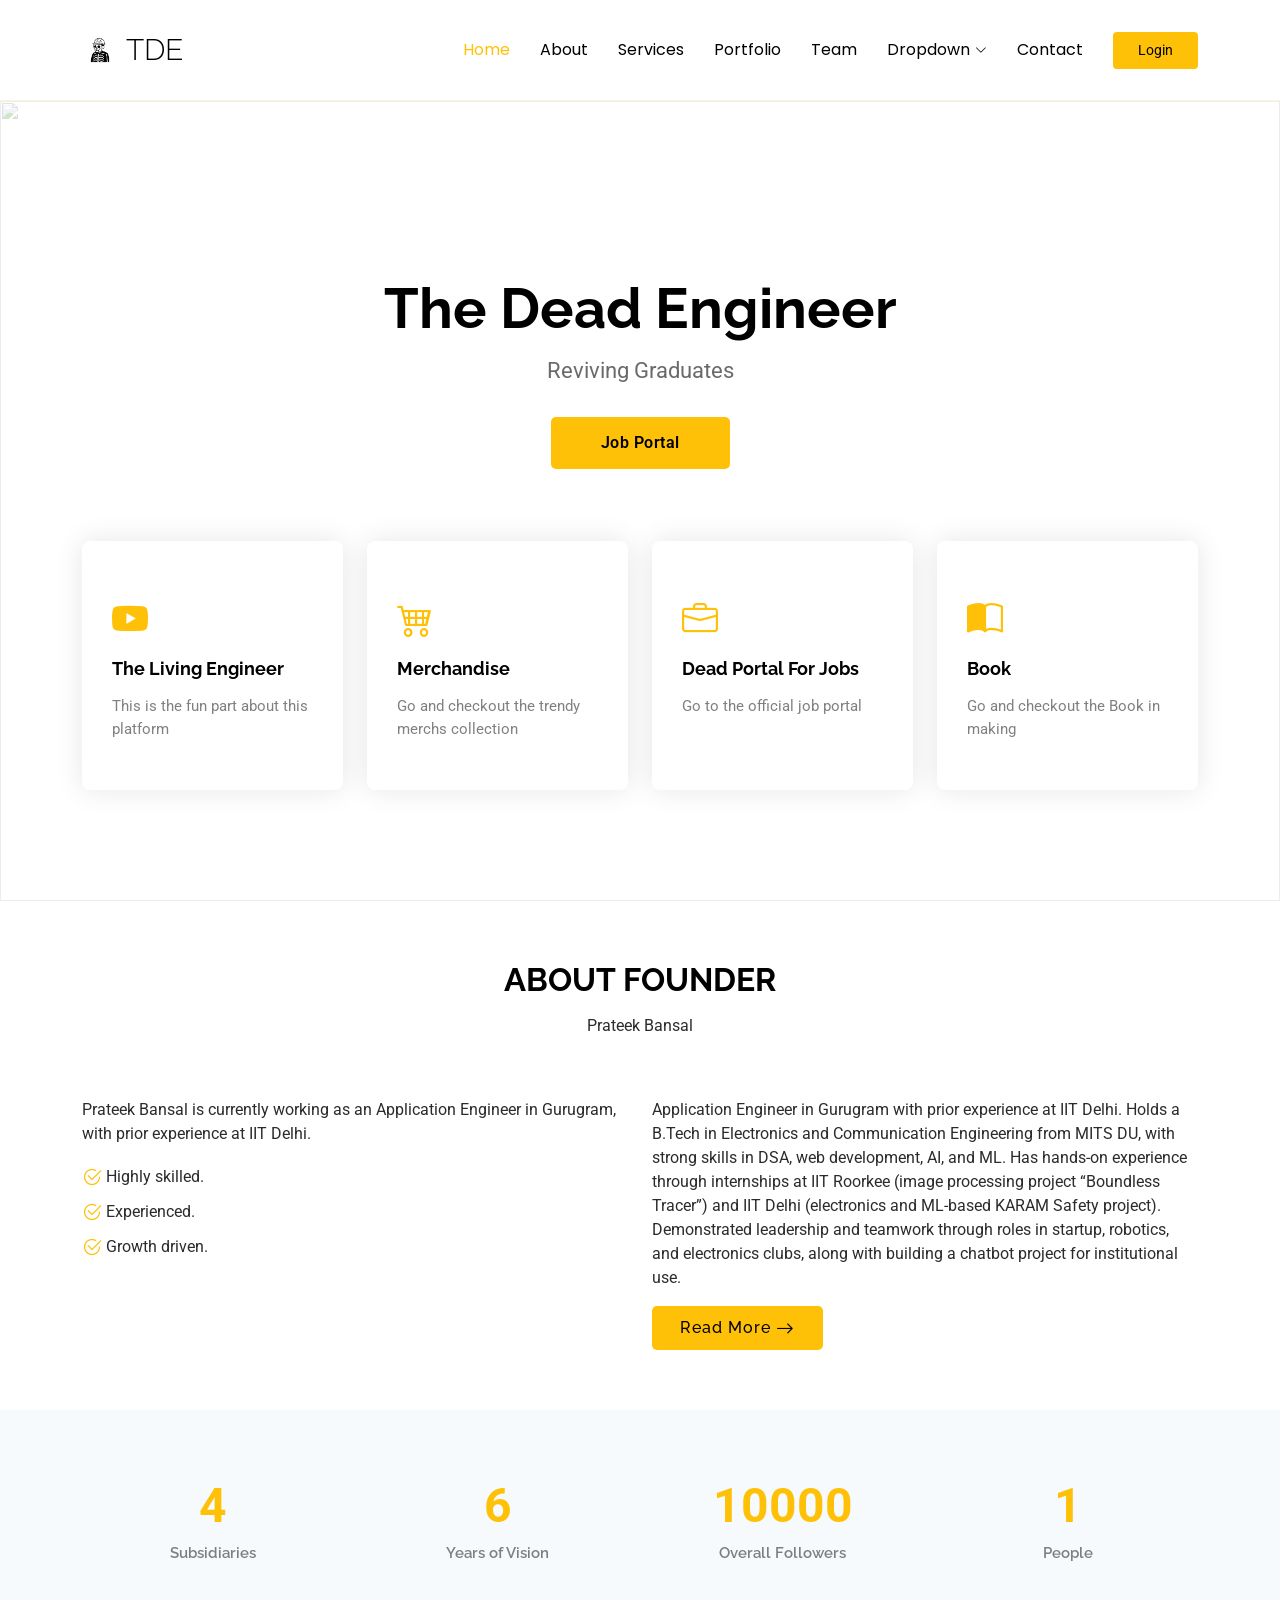
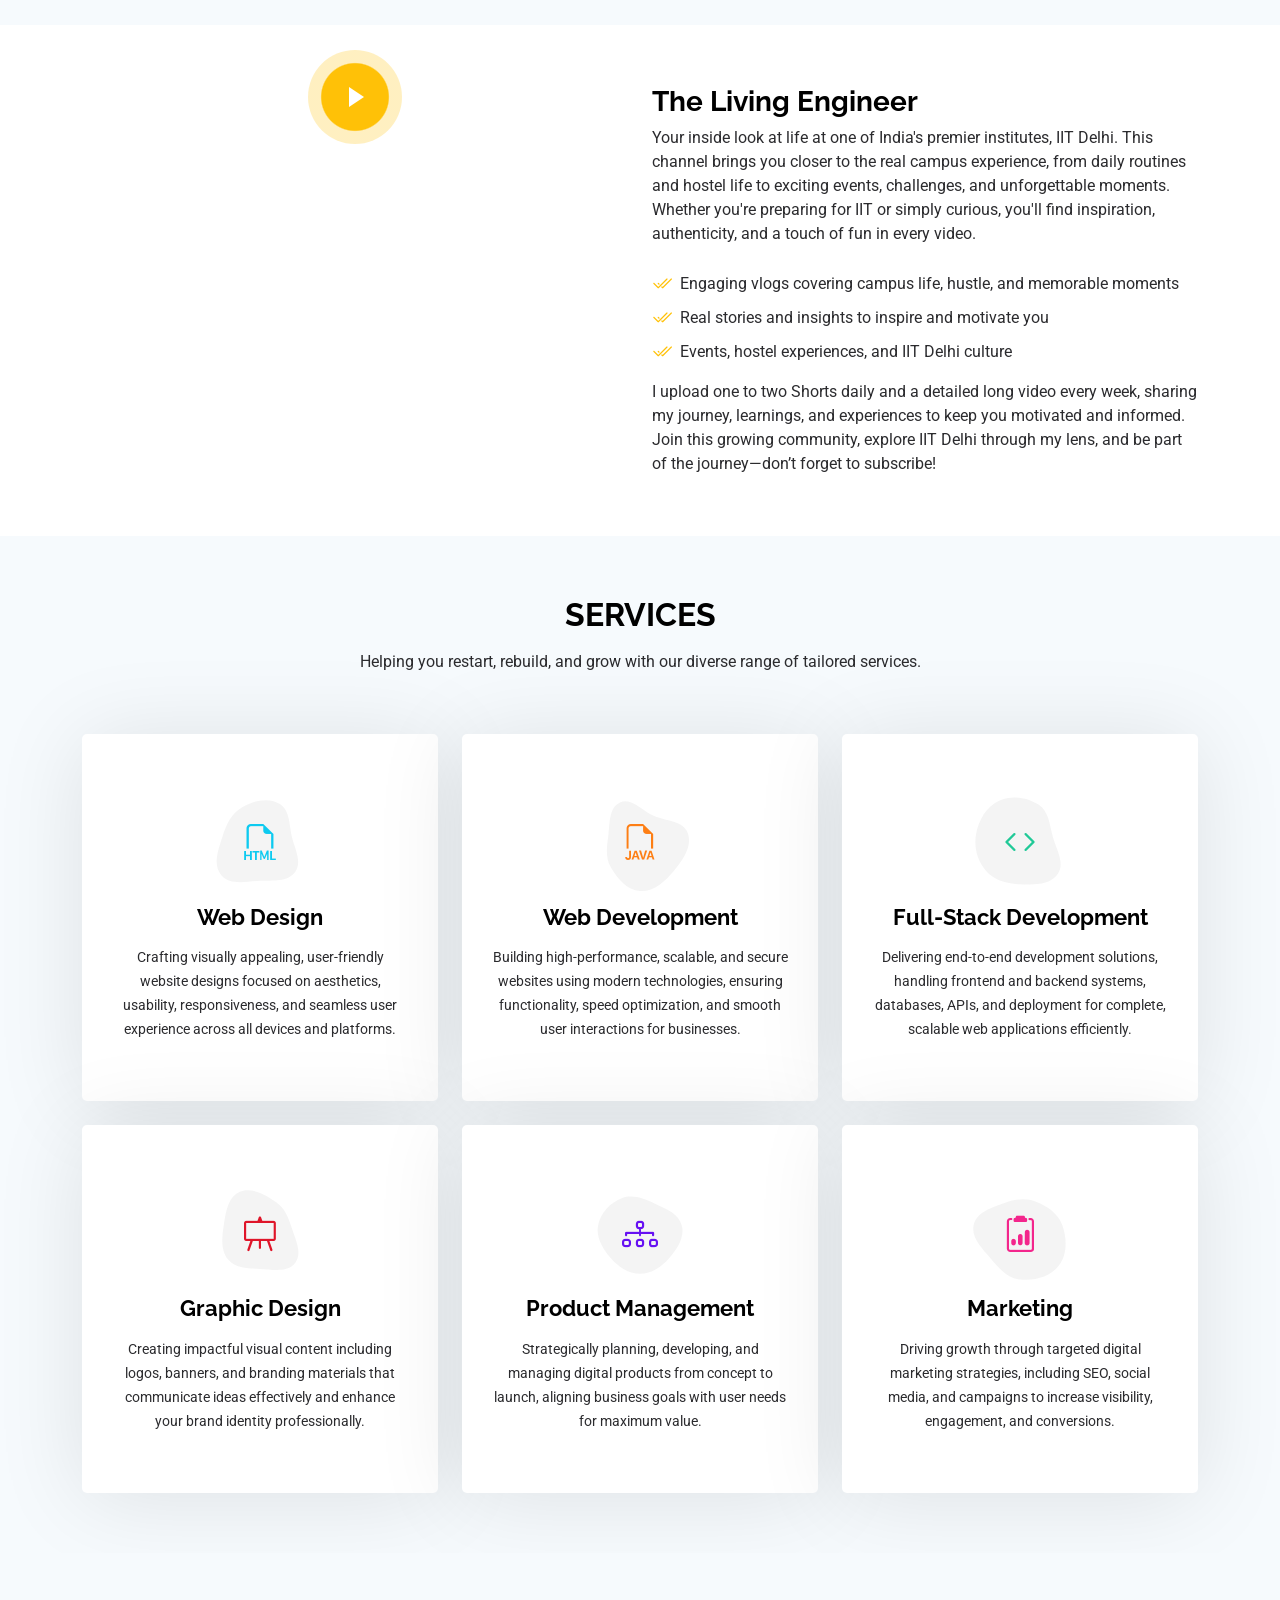
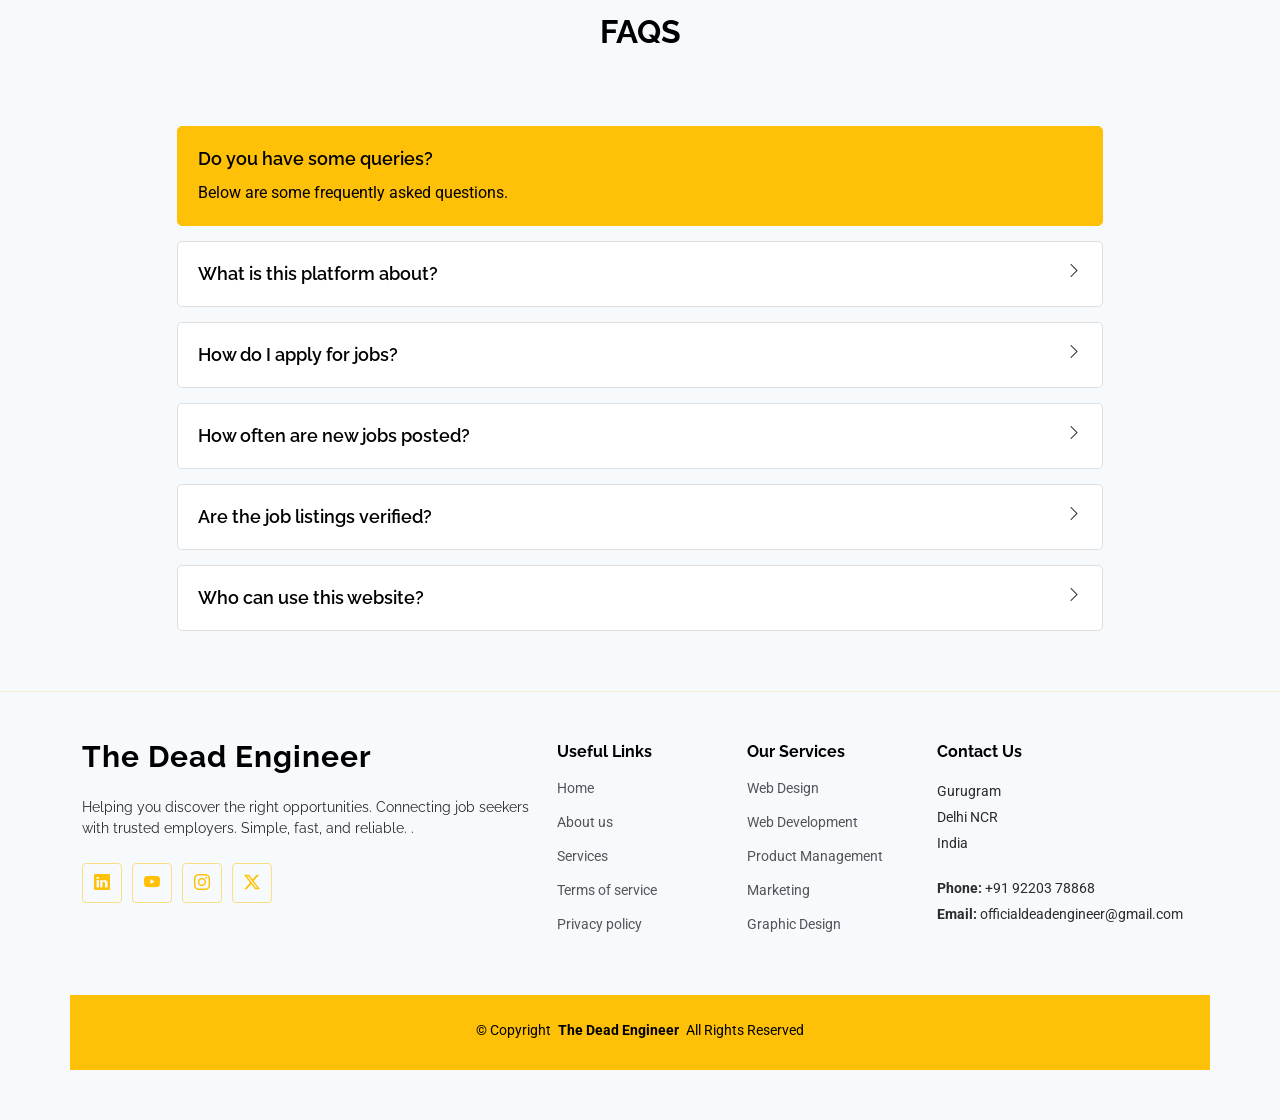
==== commit e26f6aa1: "Update index.html" ====
--- a/index.html
+++ b/index.html
@@ -213,13 +213,13 @@
 
         <div class="row gy-4">
           <div class="col-lg-6 position-relative align-self-start" data-aos="fade-up" data-aos-delay="100">
-            <img src="https://static.theprint.in/wp-content/uploads/2024/03/IIT-Delhi-FILE-696x392-1.jpg" class="img-fluid" alt="">
+            <img src="assets\img\iitd.jpg" class="img-fluid" alt="">
             <a href="https://youtu.be/iWtutb2hYL4?si=3ErhRk4riISQNVy8" class="glightbox pulsating-play-btn"></a>
           </div>
           <div class="col-lg-6 content" data-aos="fade-up" data-aos-delay="200">
             <h3>The Living Engineer</h3>
-            <p class="fst-italic">
-              Your inside look at life at one of India’s premier institutes, IIT Delhi. This channel brings you closer to the real campus experience, from daily routines and hostel life to exciting events, challenges, and unforgettable moments. Whether you're preparing for IIT or simply curious, you'll find inspiration, authenticity, and a touch of fun in every video.
+            <p class>
+              Your inside look at life at one of India's premier institutes, IIT Delhi. This channel brings you closer to the real campus experience, from daily routines and hostel life to exciting events, challenges, and unforgettable moments. Whether you're preparing for IIT or simply curious, you'll find inspiration, authenticity, and a touch of fun in every video.
             </p>
             <ul>
               <li><i class="bi bi-check2-all"></i> <span>Engaging vlogs covering campus life, hustle, and memorable moments</span></li>
--- a/css/main.css
+++ b/css/main.css
@@ -7,21 +7,21 @@
 /* Global Colors - The following color variables are used throughout the website. Updating them here will change the color scheme of the entire website */
 :root { 
   --background-color: #ffffff; /* Background color for the entire website, including individual sections */
-  --default-color: #444444; /* Default color used for the majority of the text content across the entire website */
-  --heading-color: #124265; /* Color for headings, subheadings and title throughout the website */
-  --accent-color: #2487ce; /* Accent color that represents your brand on the website. It's used for buttons, links, and other elements that need to stand out */
+  --default-color: #2b2b2e; /* Default color used for the majority of the text content across the entire website */
+  --heading-color: #000000; /* Color for headings, subheadings and title throughout the website */
+  --accent-color: #FFC107; /* Accent color that represents your brand on the website. It's used for buttons, links, and other elements that need to stand out */
   --surface-color: #ffffff; /* The surface color is used as a background of boxed elements within sections, such as cards, icon boxes, or other elements that require a visual separation from the global background. */
-  --contrast-color: #ffffff; /* Contrast color for text, ensuring readability against backgrounds of accent, heading, or default colors. */
+  --contrast-color: #000000; /* Contrast color for text, ensuring readability against backgrounds of accent, heading, or default colors. */
 }
 
 /* Nav Menu Colors - The following color variables are used specifically for the navigation menu. They are separate from the global colors to allow for more customization options */
 :root {
-  --nav-color: #124265;  /* The default color of the main navmenu links */
-  --nav-hover-color: #2487ce; /* Applied to main navmenu links when they are hovered over or active */
+  --nav-color: #000000;  /* The default color of the main navmenu links */
+  --nav-hover-color: #FFC107; /* Applied to main navmenu links when they are hovered over or active */
   --nav-mobile-background-color: #ffffff; /* Used as the background color for mobile navigation menu */
   --nav-dropdown-background-color: #ffffff; /* Used as the background color for dropdown items that appear when hovering over primary navigation items */
-  --nav-dropdown-color: #124265; /* Used for navigation links of the dropdown items in the navigation menu. */
-  --nav-dropdown-hover-color: #2487ce; /* Similar to --nav-hover-color, this color is applied to dropdown navigation links when they are hovered over. */
+  --nav-dropdown-color: #000000; /* Used for navigation links of the dropdown items in the navigation menu. */
+  --nav-dropdown-hover-color: #FFC107; /* Similar to --nav-hover-color, this color is applied to dropdown navigation links when they are hovered over. */
 }
 
 /* Color Presets - These classes override global colors when applied to any section or element, providing reuse of the sam color scheme. */
@@ -40,11 +40,11 @@
 }
 
 .accent-background {
-  --background-color: #2487ce;
+  --background-color: #FFC107;
   --default-color: #ffffff;
   --heading-color: #ffffff;
   --accent-color: #ffffff;
-  --surface-color: #469fdf;
+  --surface-color: #FFC107;
   --contrast-color: #ffffff;
 }
 
@@ -276,7 +276,7 @@
 }
 
 .scrolled .header {
-  border-color: var(--contrast-color);
+  border-color: #ffffff var(--contrast-color);
   box-shadow: 0px 0 18px rgba(0, 0, 0, 0.1);
 }
 
@@ -2030,4 +2030,4 @@
 --------------------------------------------------------------*/
 /* .starter-section {
   Add your styles here
-} */+} */
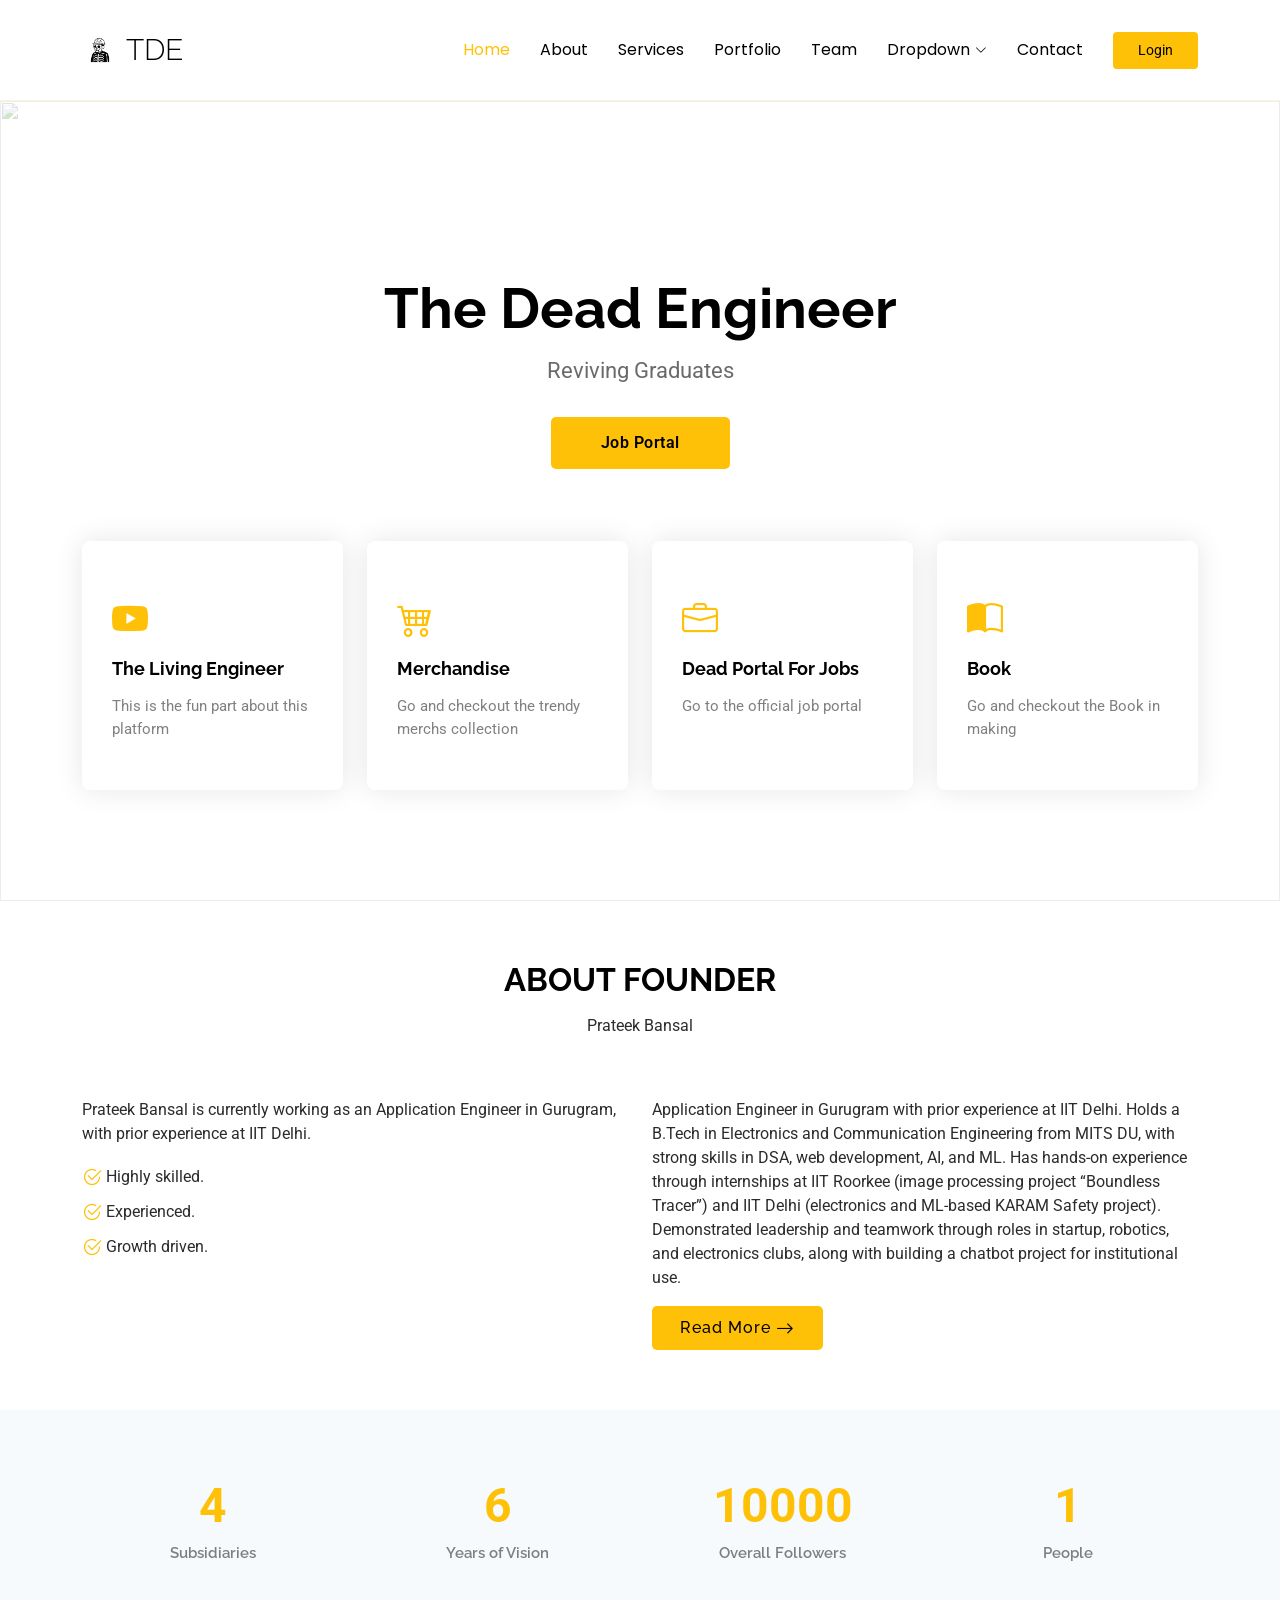
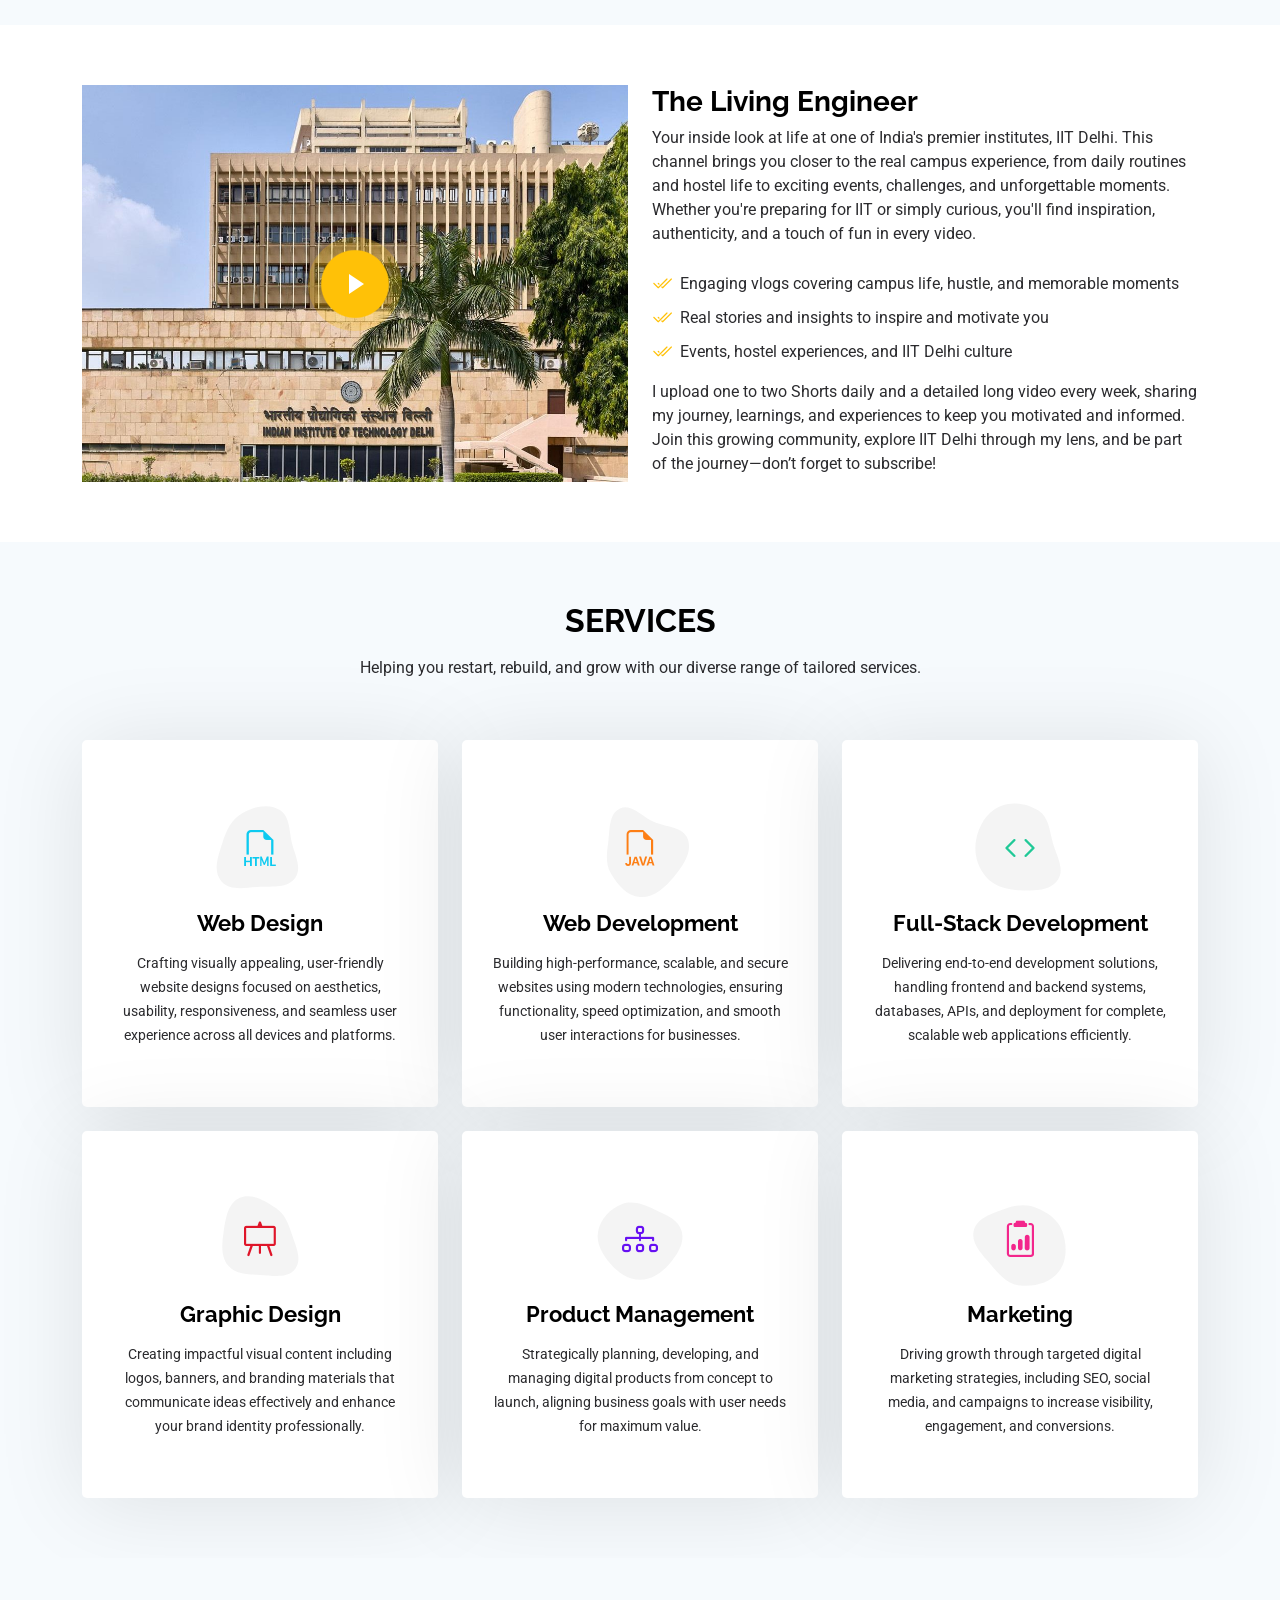
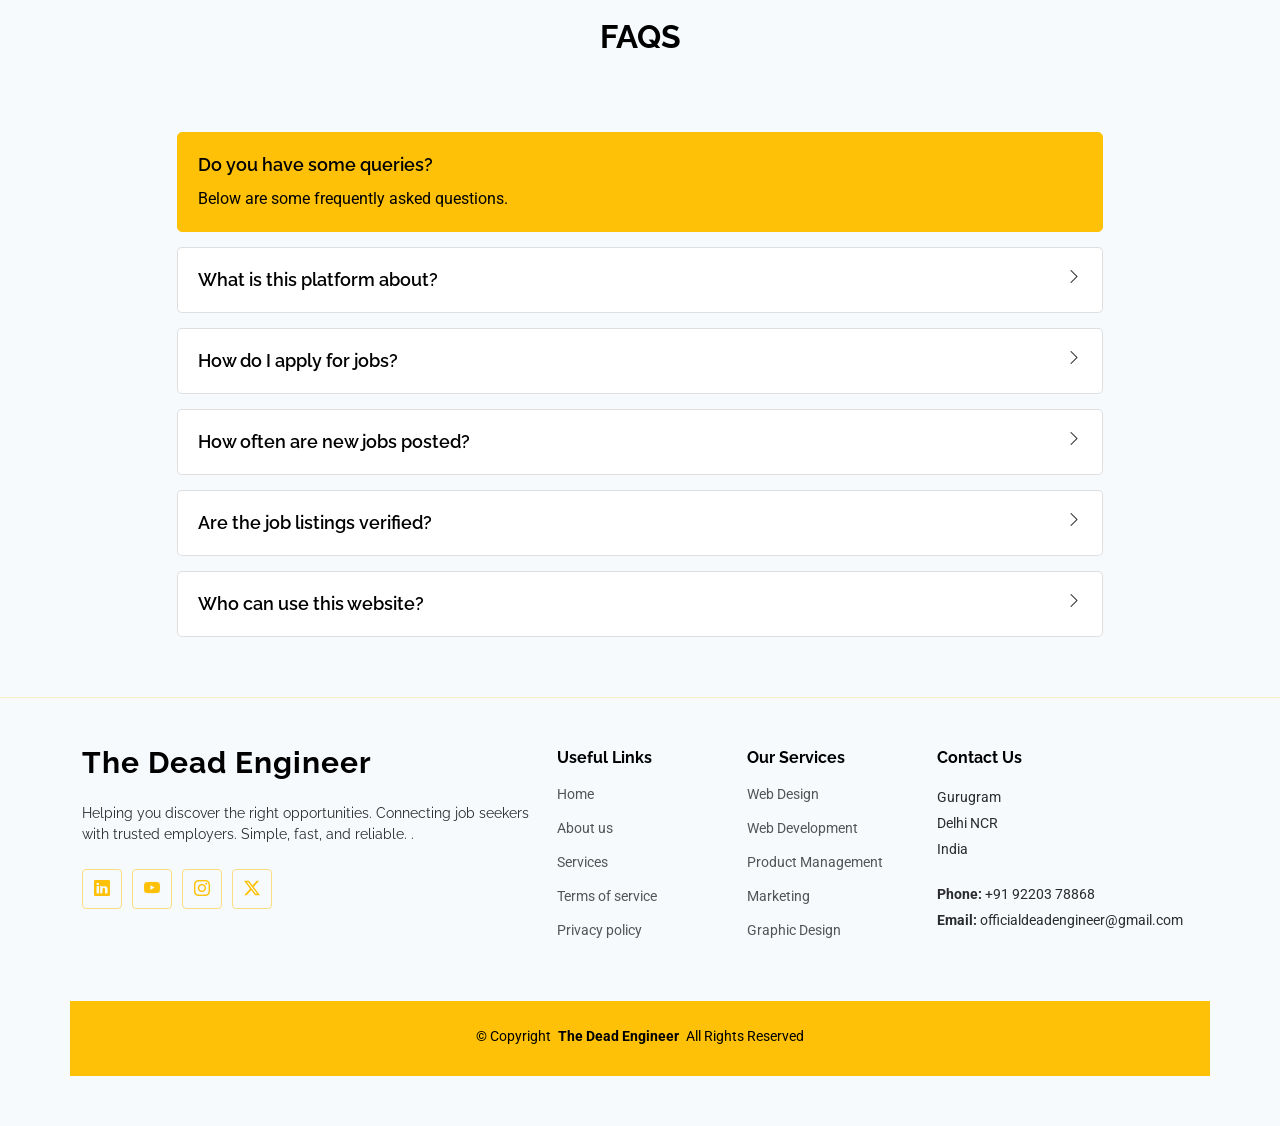
==== commit d14590e6: "Update index.html" ====
--- a/index.html
+++ b/index.html
@@ -213,7 +213,7 @@
 
         <div class="row gy-4">
           <div class="col-lg-6 position-relative align-self-start" data-aos="fade-up" data-aos-delay="100">
-            <img src="assets\img\iitd.jpg" class="img-fluid" alt="">
+            <img src="img/iitd.jpg" class="img-fluid" alt="">
             <a href="https://youtu.be/iWtutb2hYL4?si=3ErhRk4riISQNVy8" class="glightbox pulsating-play-btn"></a>
           </div>
           <div class="col-lg-6 content" data-aos="fade-up" data-aos-delay="200">
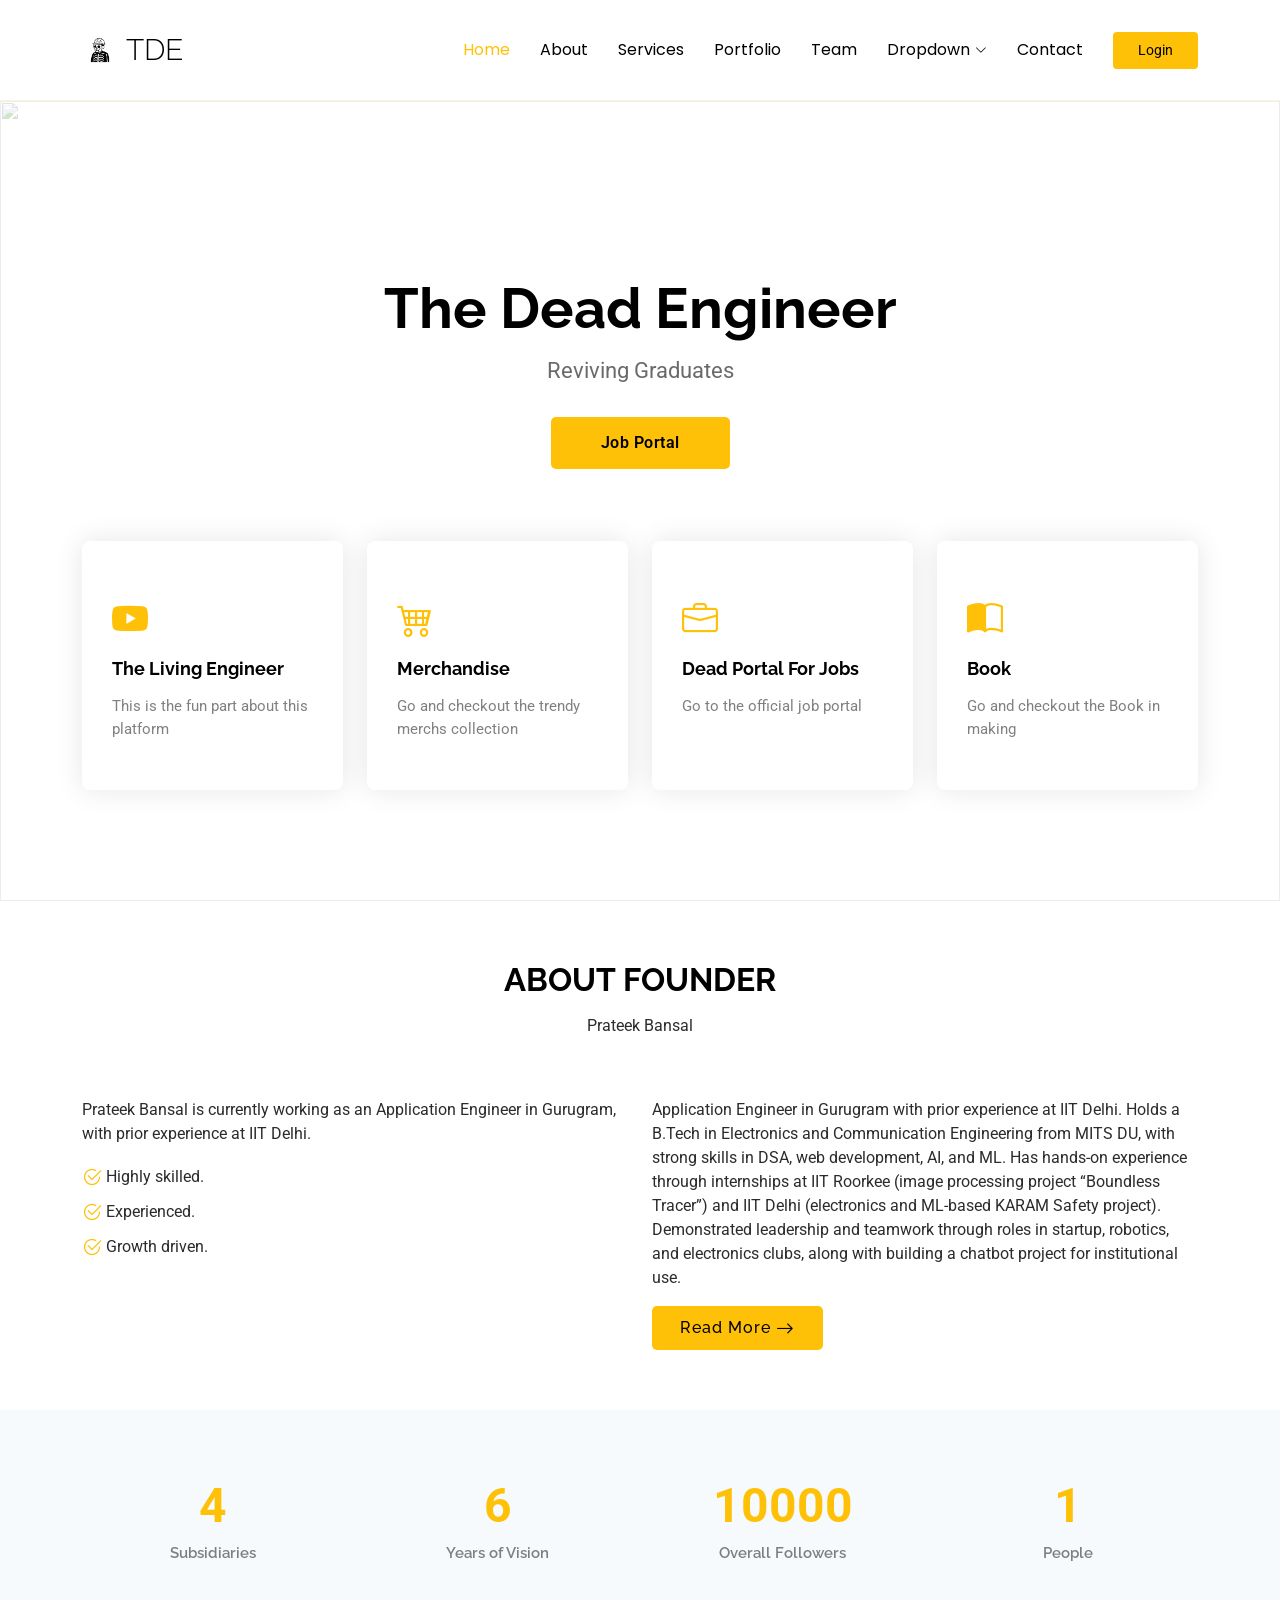
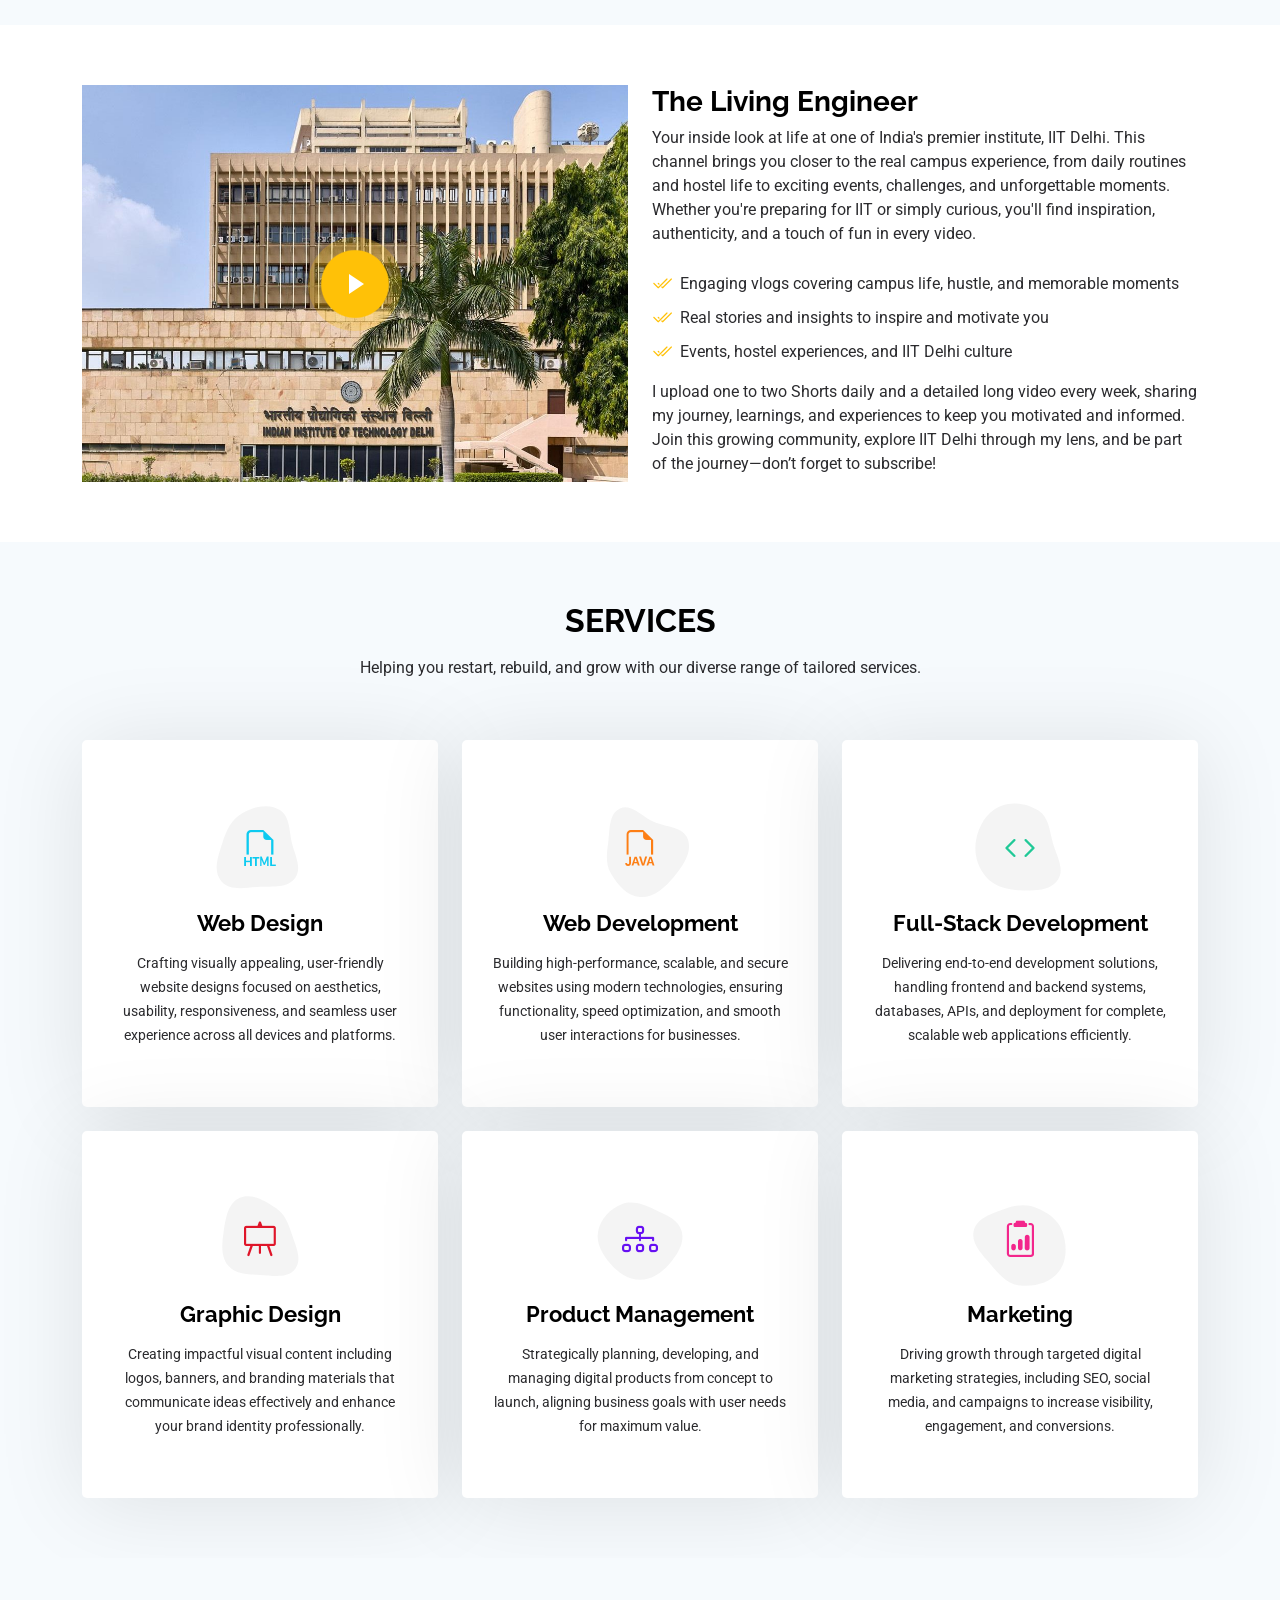
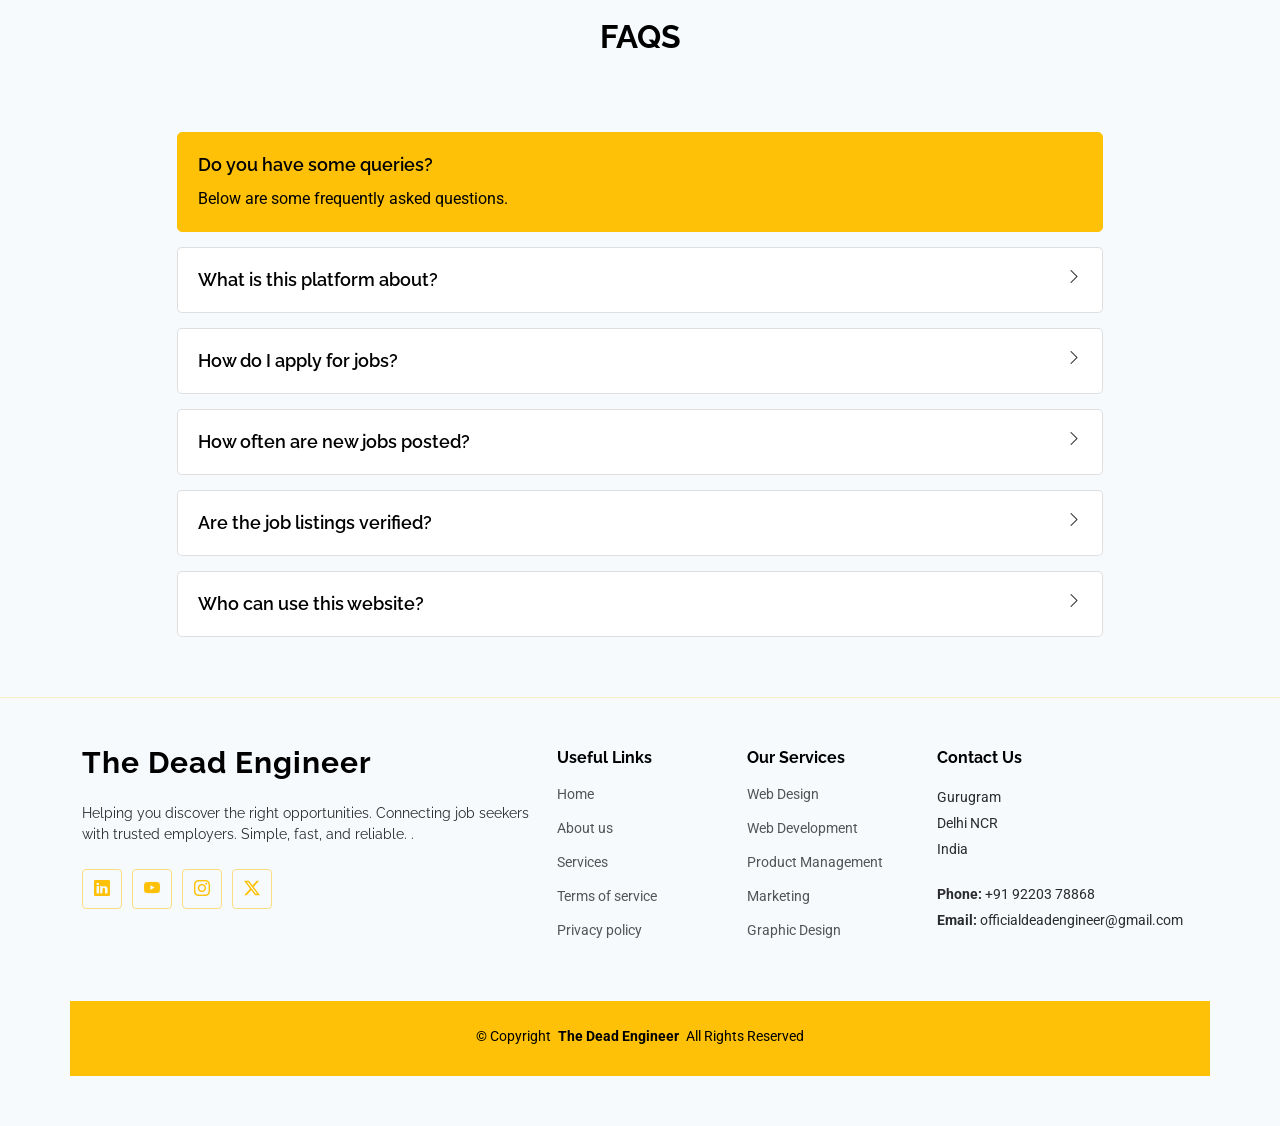
==== commit 5845a7ac: "Update index.html" ====
--- a/index.html
+++ b/index.html
@@ -219,7 +219,7 @@
           <div class="col-lg-6 content" data-aos="fade-up" data-aos-delay="200">
             <h3>The Living Engineer</h3>
             <p class>
-              Your inside look at life at one of India's premier institutes, IIT Delhi. This channel brings you closer to the real campus experience, from daily routines and hostel life to exciting events, challenges, and unforgettable moments. Whether you're preparing for IIT or simply curious, you'll find inspiration, authenticity, and a touch of fun in every video.
+              Your inside look at life at one of India's premier institute, IIT Delhi. This channel brings you closer to the real campus experience, from daily routines and hostel life to exciting events, challenges, and unforgettable moments. Whether you're preparing for IIT or simply curious, you'll find inspiration, authenticity, and a touch of fun in every video.
             </p>
             <ul>
               <li><i class="bi bi-check2-all"></i> <span>Engaging vlogs covering campus life, hustle, and memorable moments</span></li>
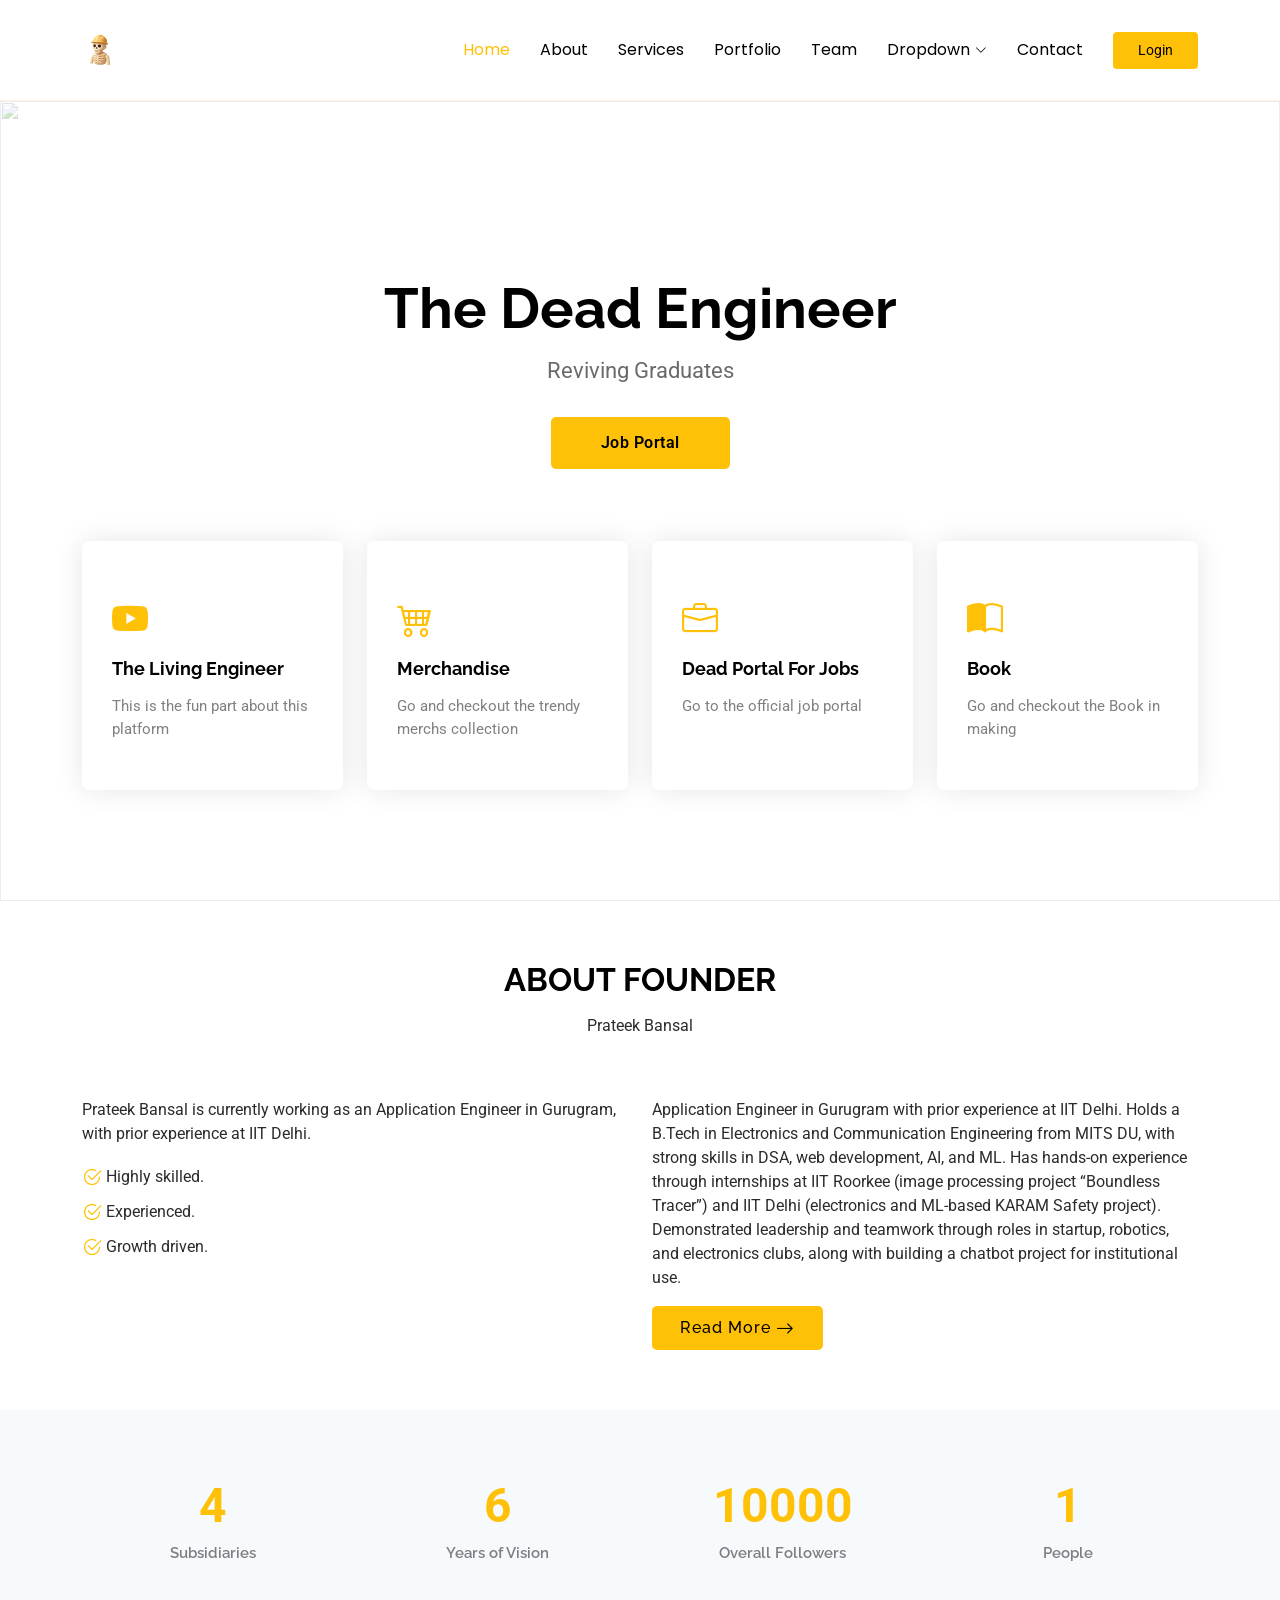
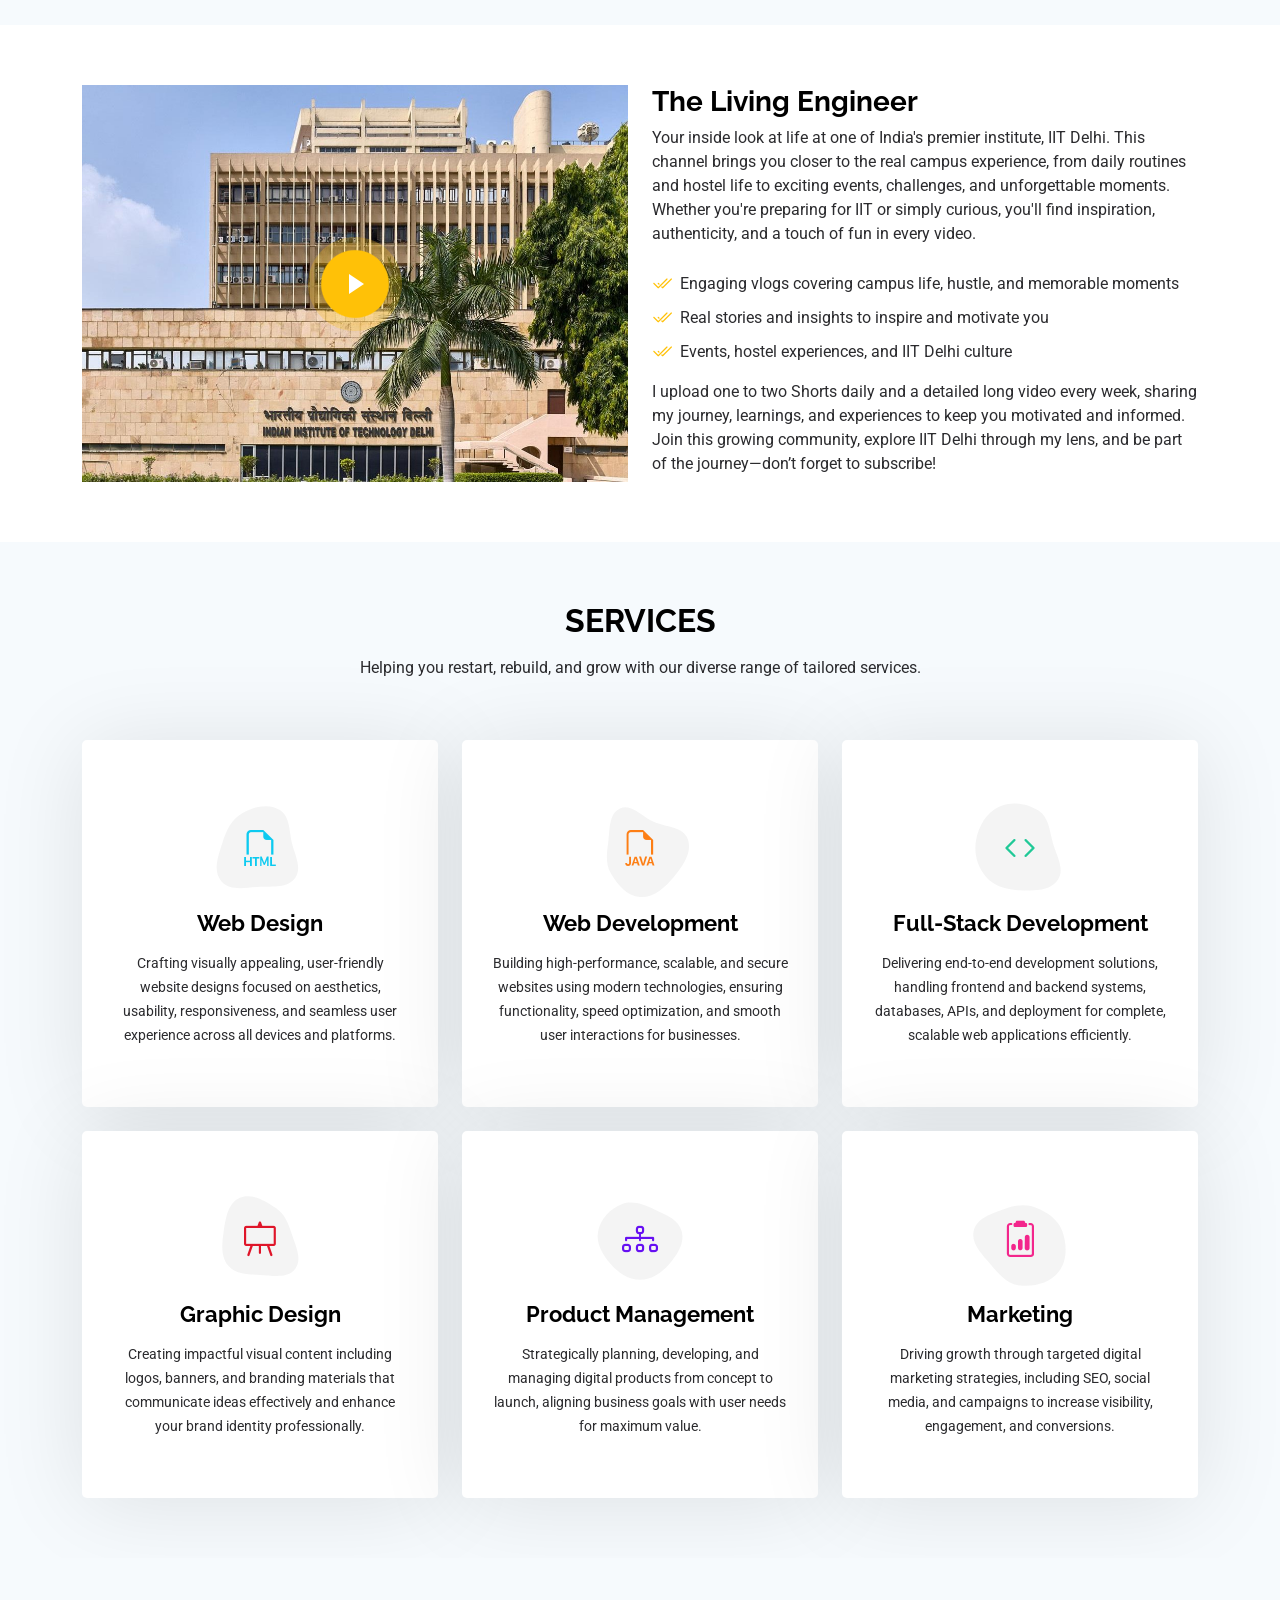
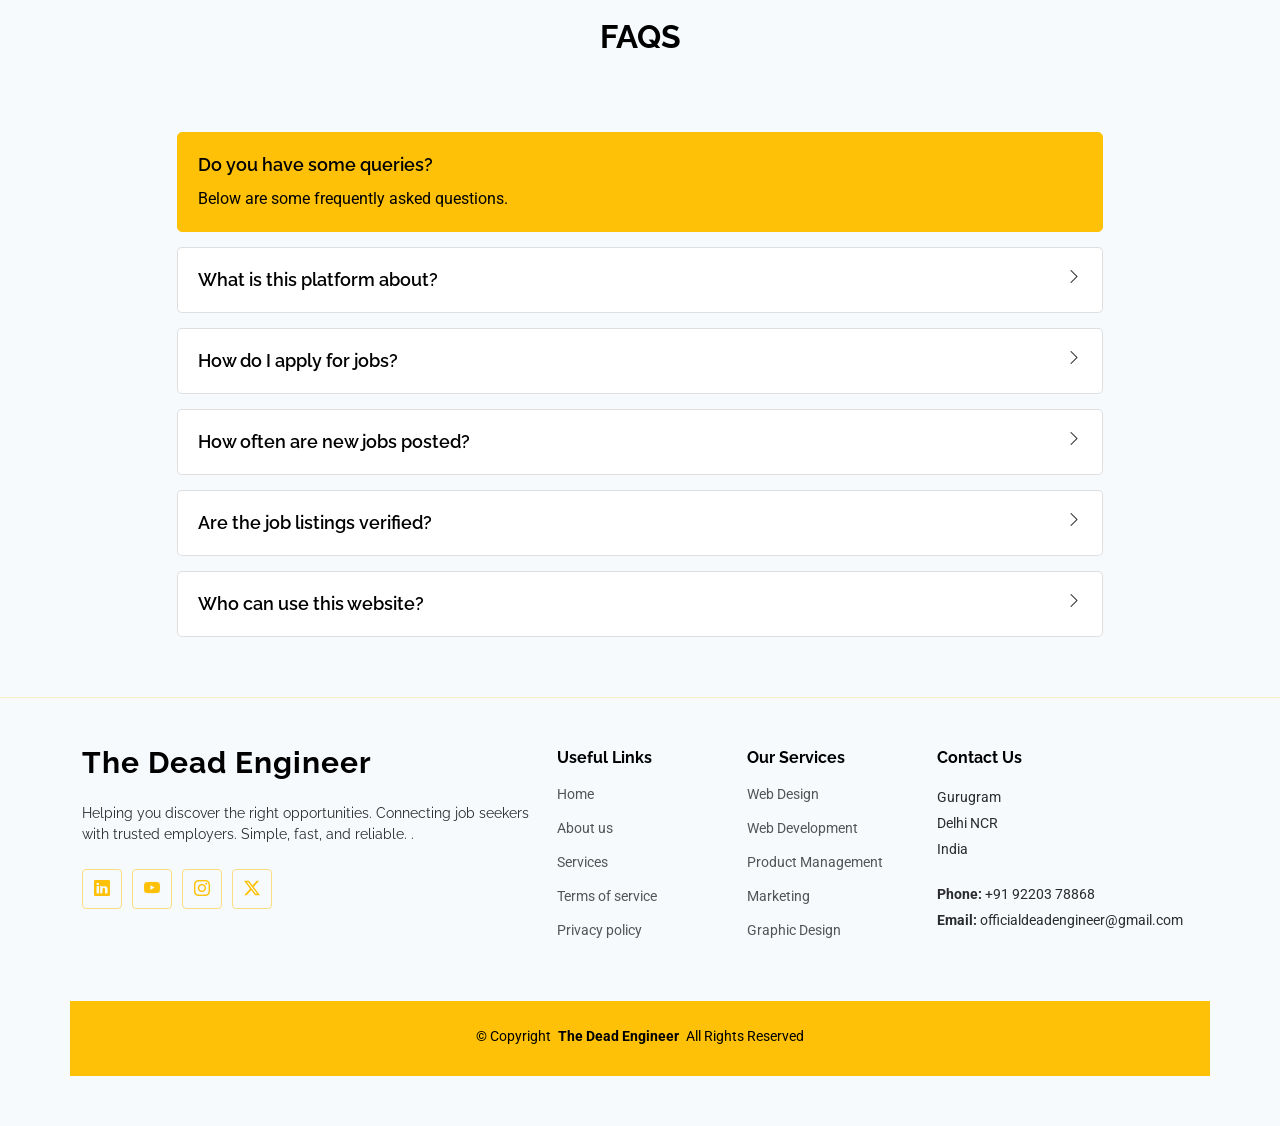
==== commit a1315c16: "Update index.html" ====
--- a/index.html
+++ b/index.html
@@ -37,7 +37,7 @@
       <a href="index.html" class="logo d-flex align-items-center me-auto">
         <!-- Uncomment the line below if you also wish to use an image logo -->
         <img src="img/logo.png" alt="">
-        <h1 class="sitename">TDE</h1>
+        <!--<h1 class="sitename">TDE</h1>-->
       </a>
 
       <nav id="navmenu" class="navmenu">
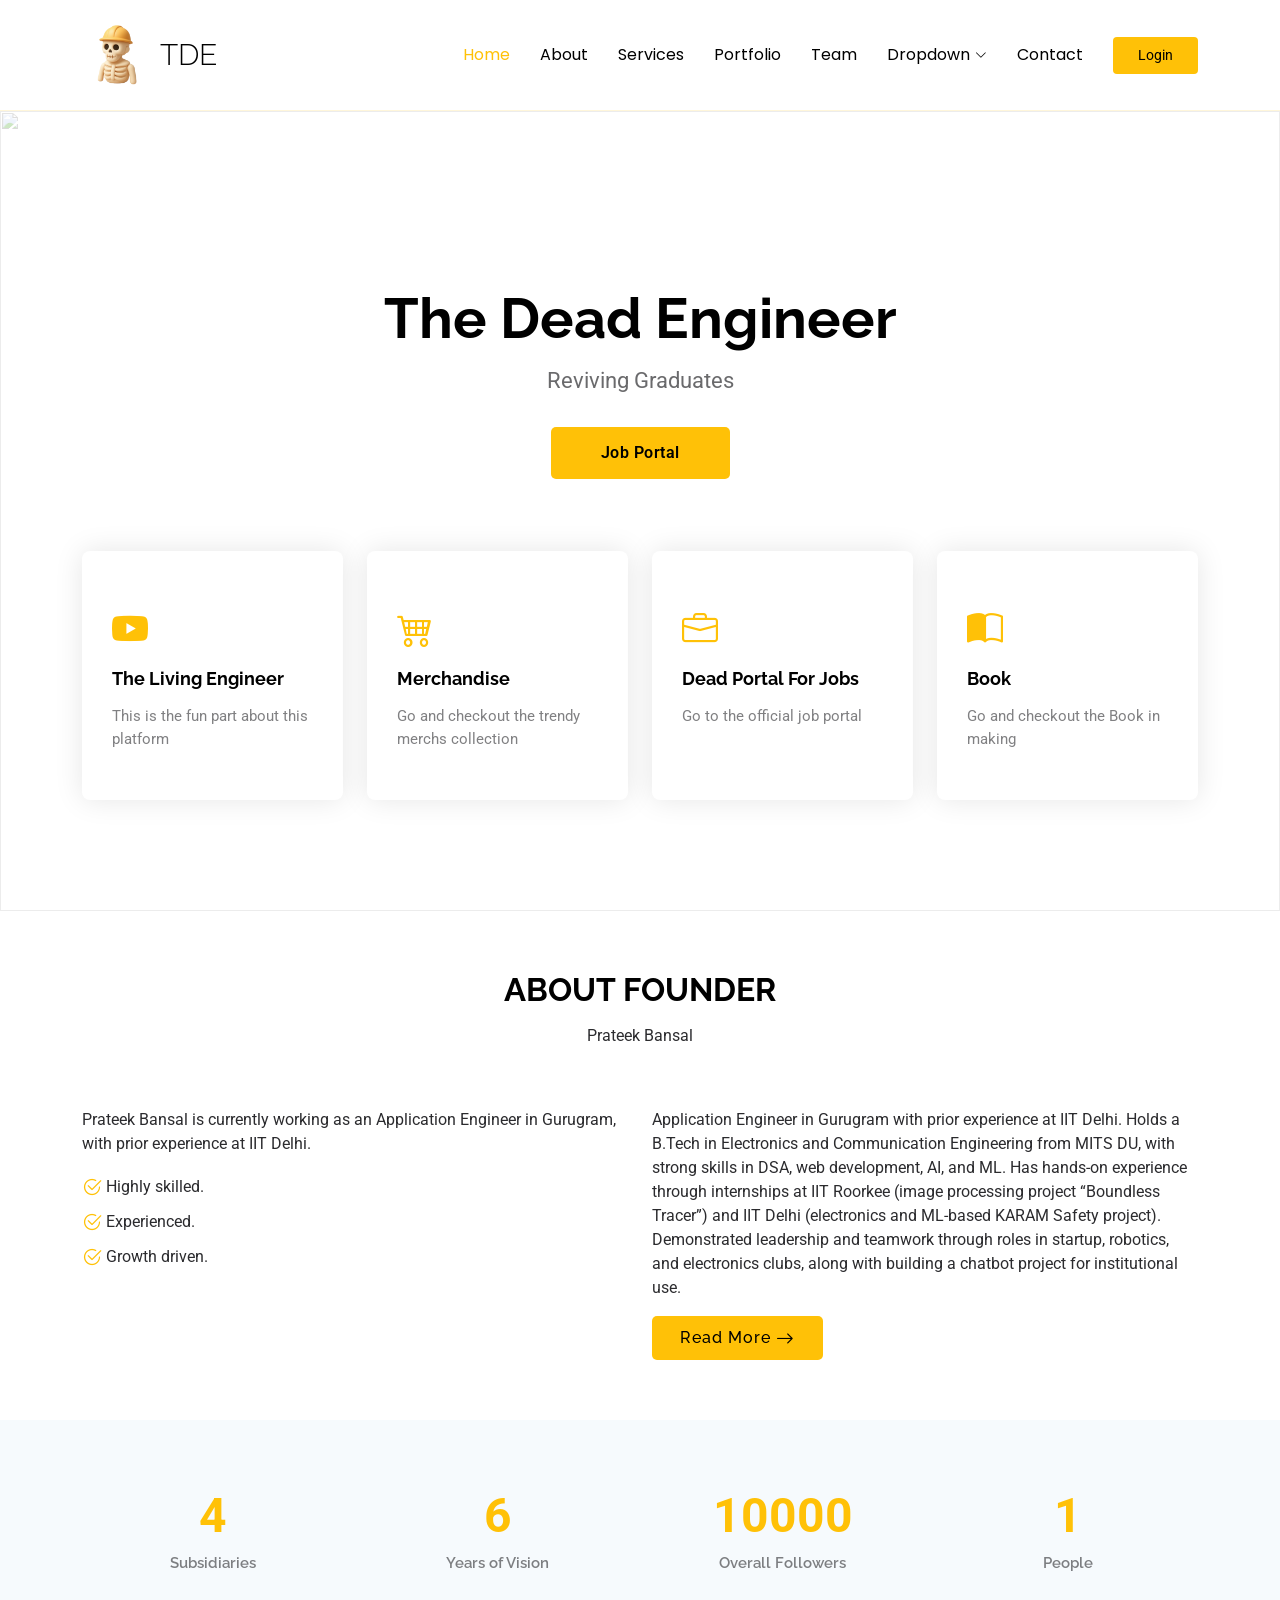
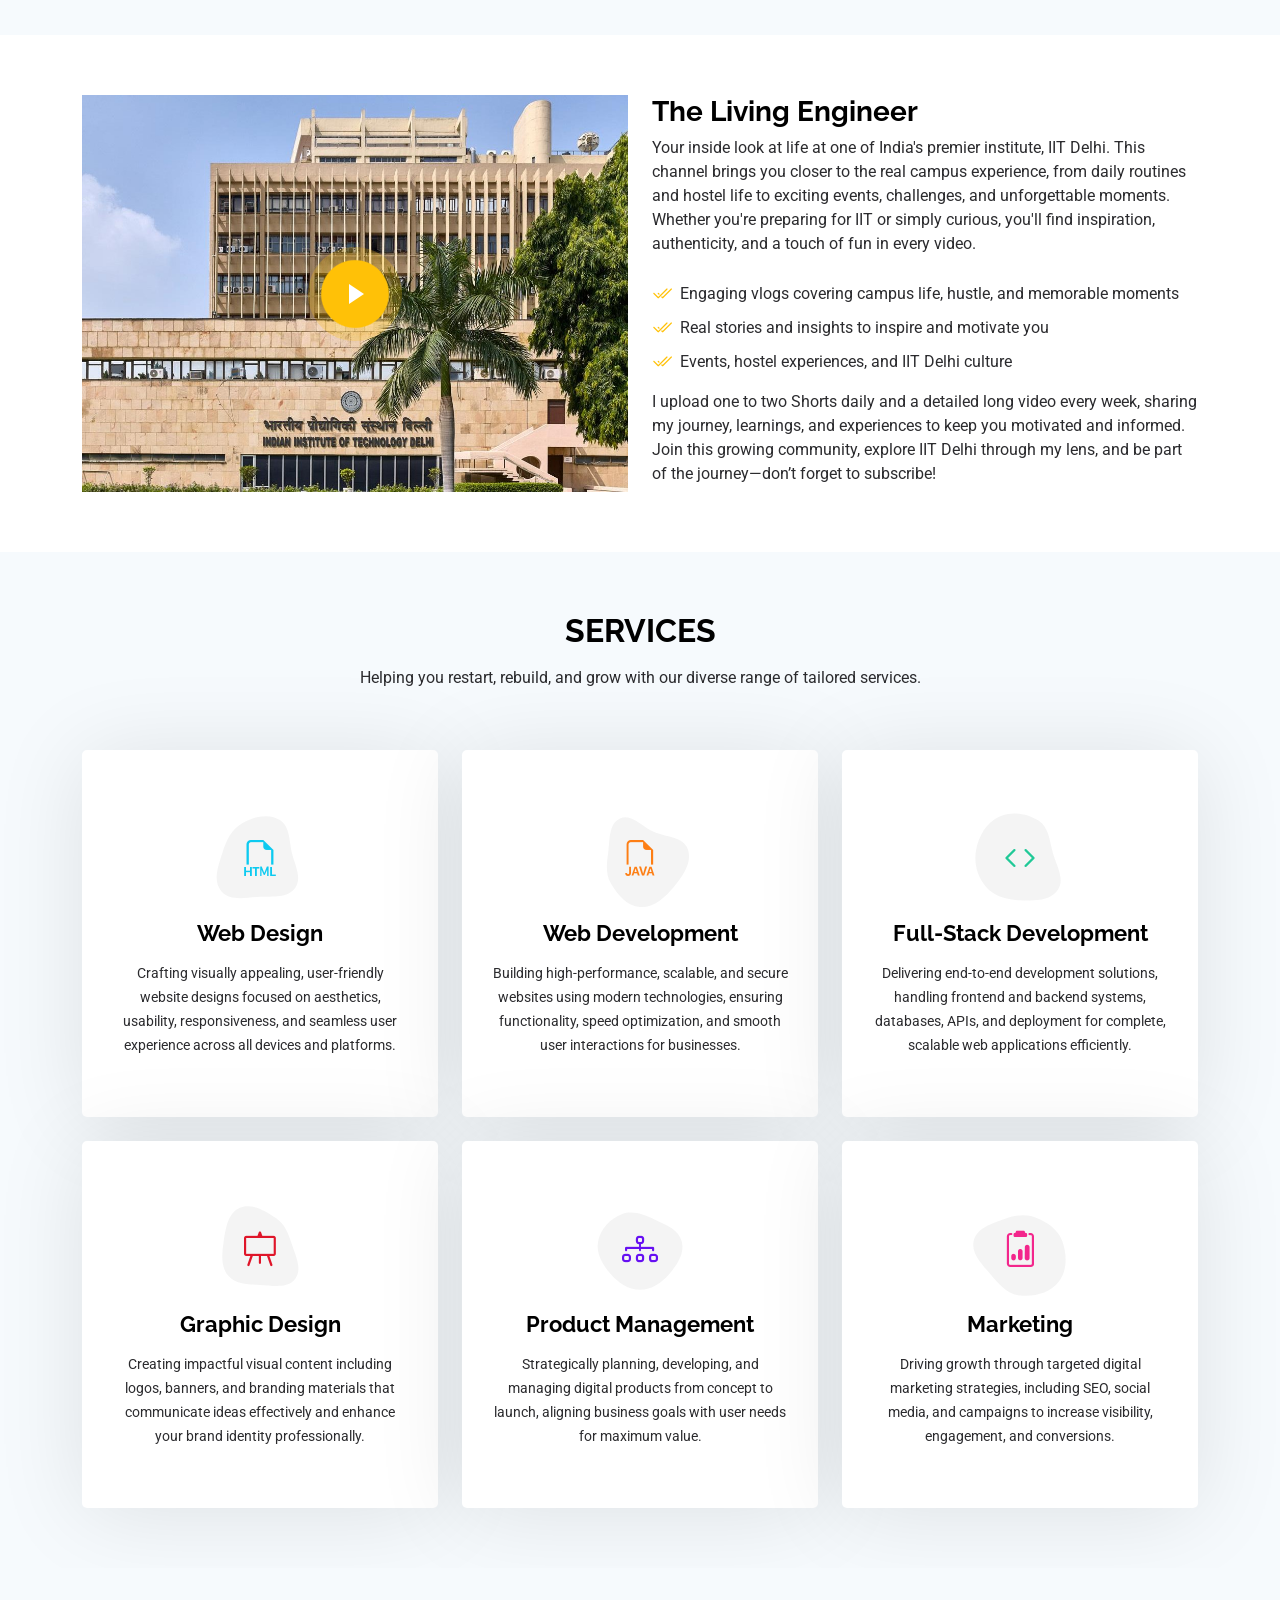
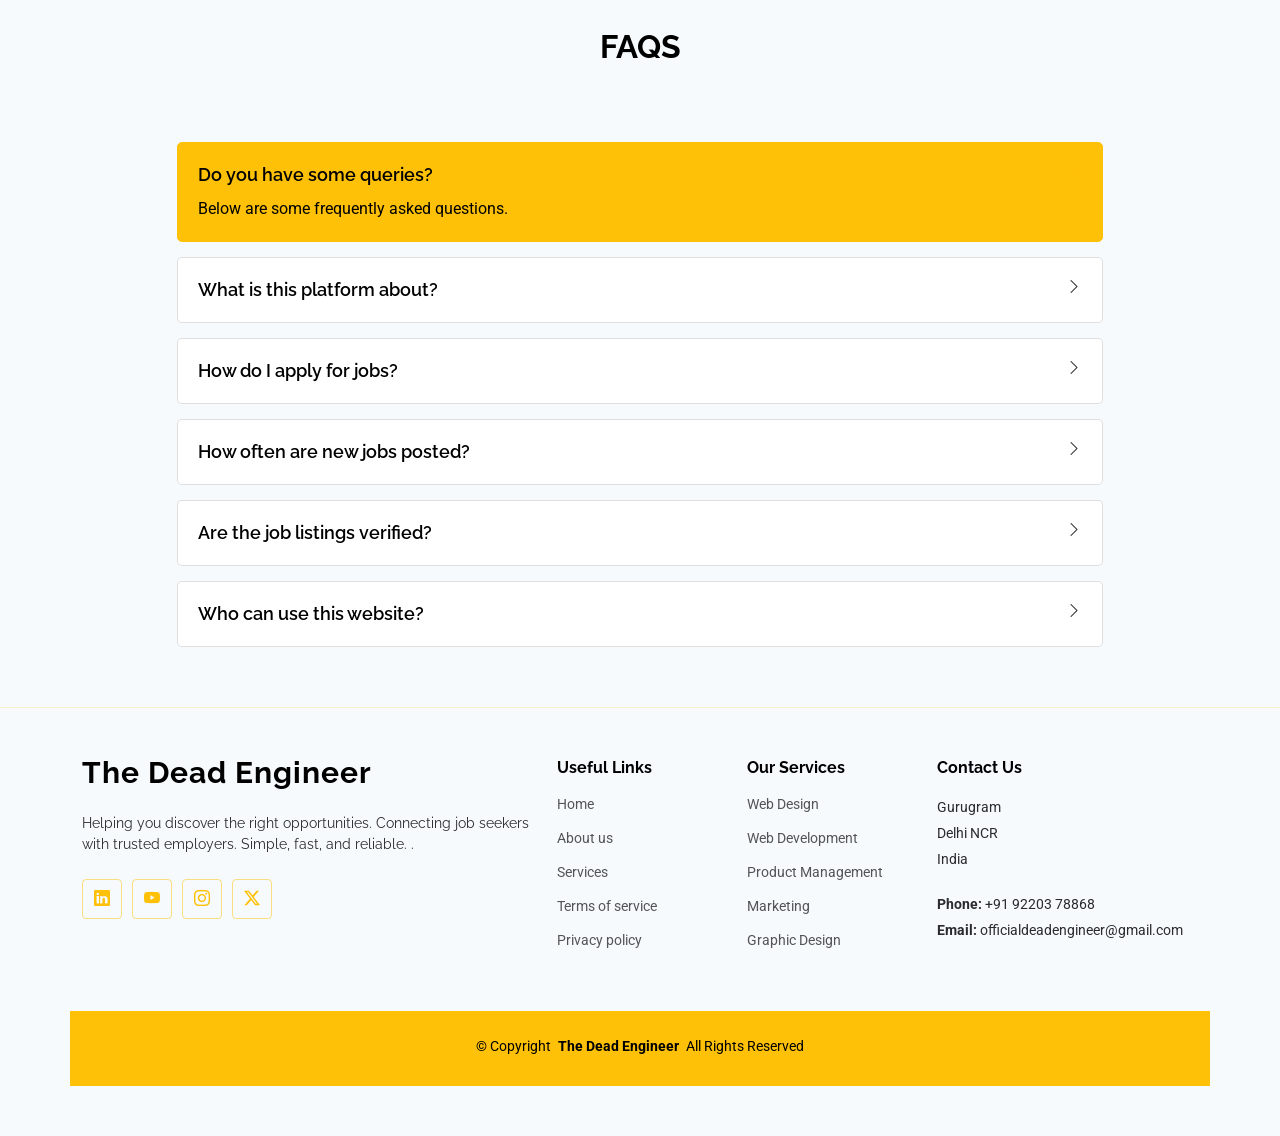
==== commit e45a0ac2: "Update index.html" ====
--- a/index.html
+++ b/index.html
@@ -37,7 +37,7 @@
       <a href="index.html" class="logo d-flex align-items-center me-auto">
         <!-- Uncomment the line below if you also wish to use an image logo -->
         <img src="img/logo.png" alt="">
-        <!--<h1 class="sitename">TDE</h1>-->
+        <h1 class="sitename">TDE</h1>
       </a>
 
       <nav id="navmenu" class="navmenu">
--- a/css/main.css
+++ b/css/main.css
@@ -231,7 +231,7 @@
 }
 
 .header .logo img {
-  max-height: 36px;
+  max-height: 70px;
   margin-right: 8px;
 }
 
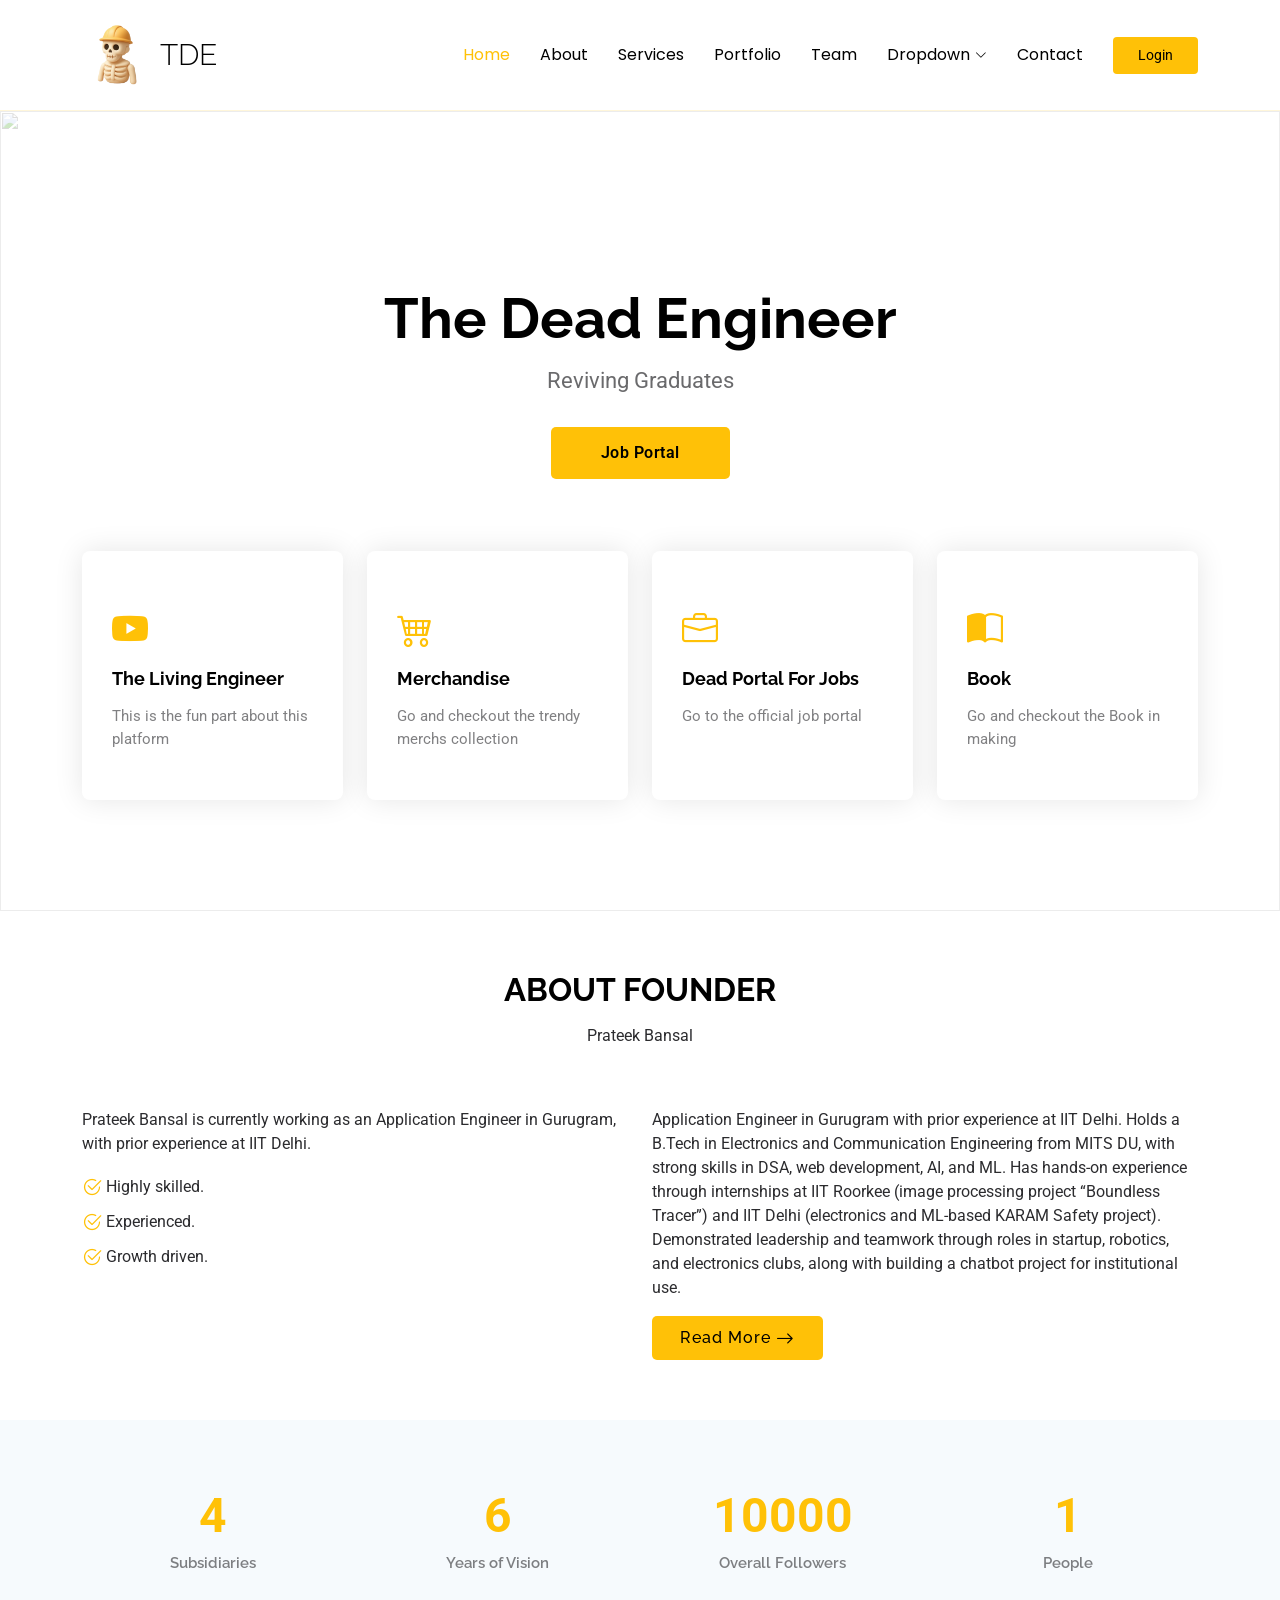
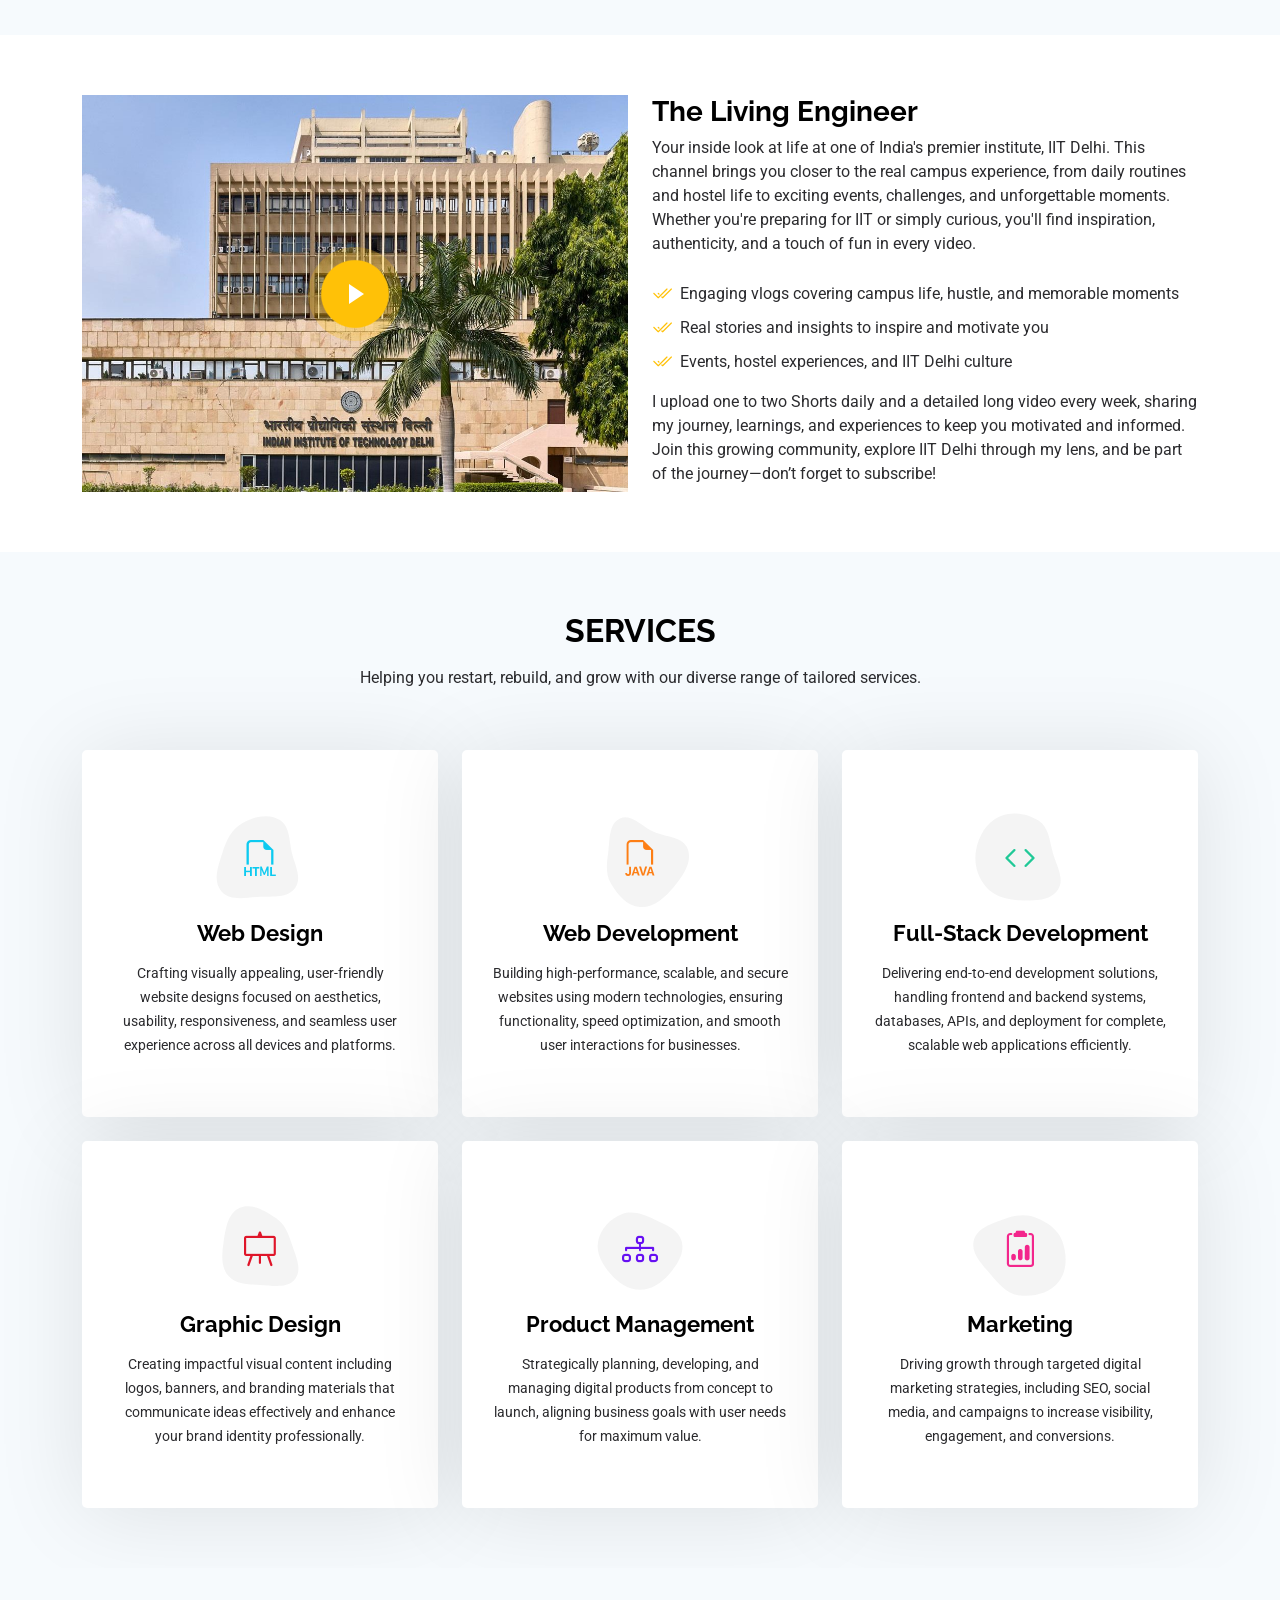
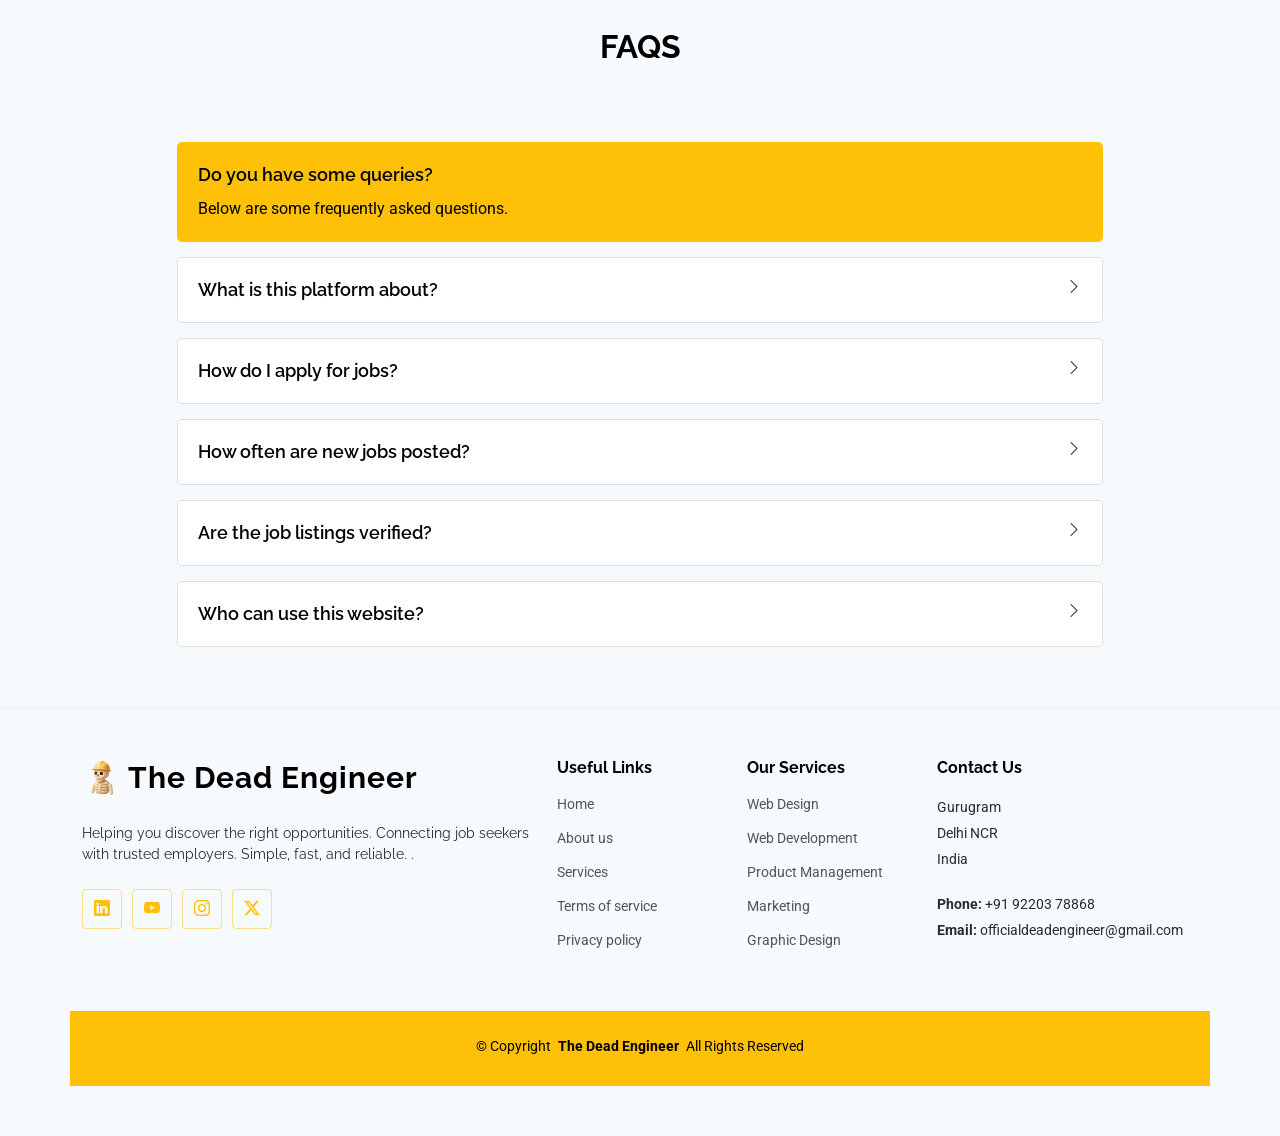
==== commit c4701b96: "Update index.html" ====
--- a/index.html
+++ b/index.html
@@ -471,6 +471,7 @@
       <div class="row gy-4">
         <div class="col-lg-5 col-md-12 footer-about">
           <a href="index.html" class="logo d-flex align-items-center">
+            <img src="img/logo.png" alt="">
             <span class="sitename">The Dead Engineer</span>
           </a>
           <p>Helping you discover the right opportunities. Connecting job seekers with trusted employers. Simple, fast, and reliable. .</p>
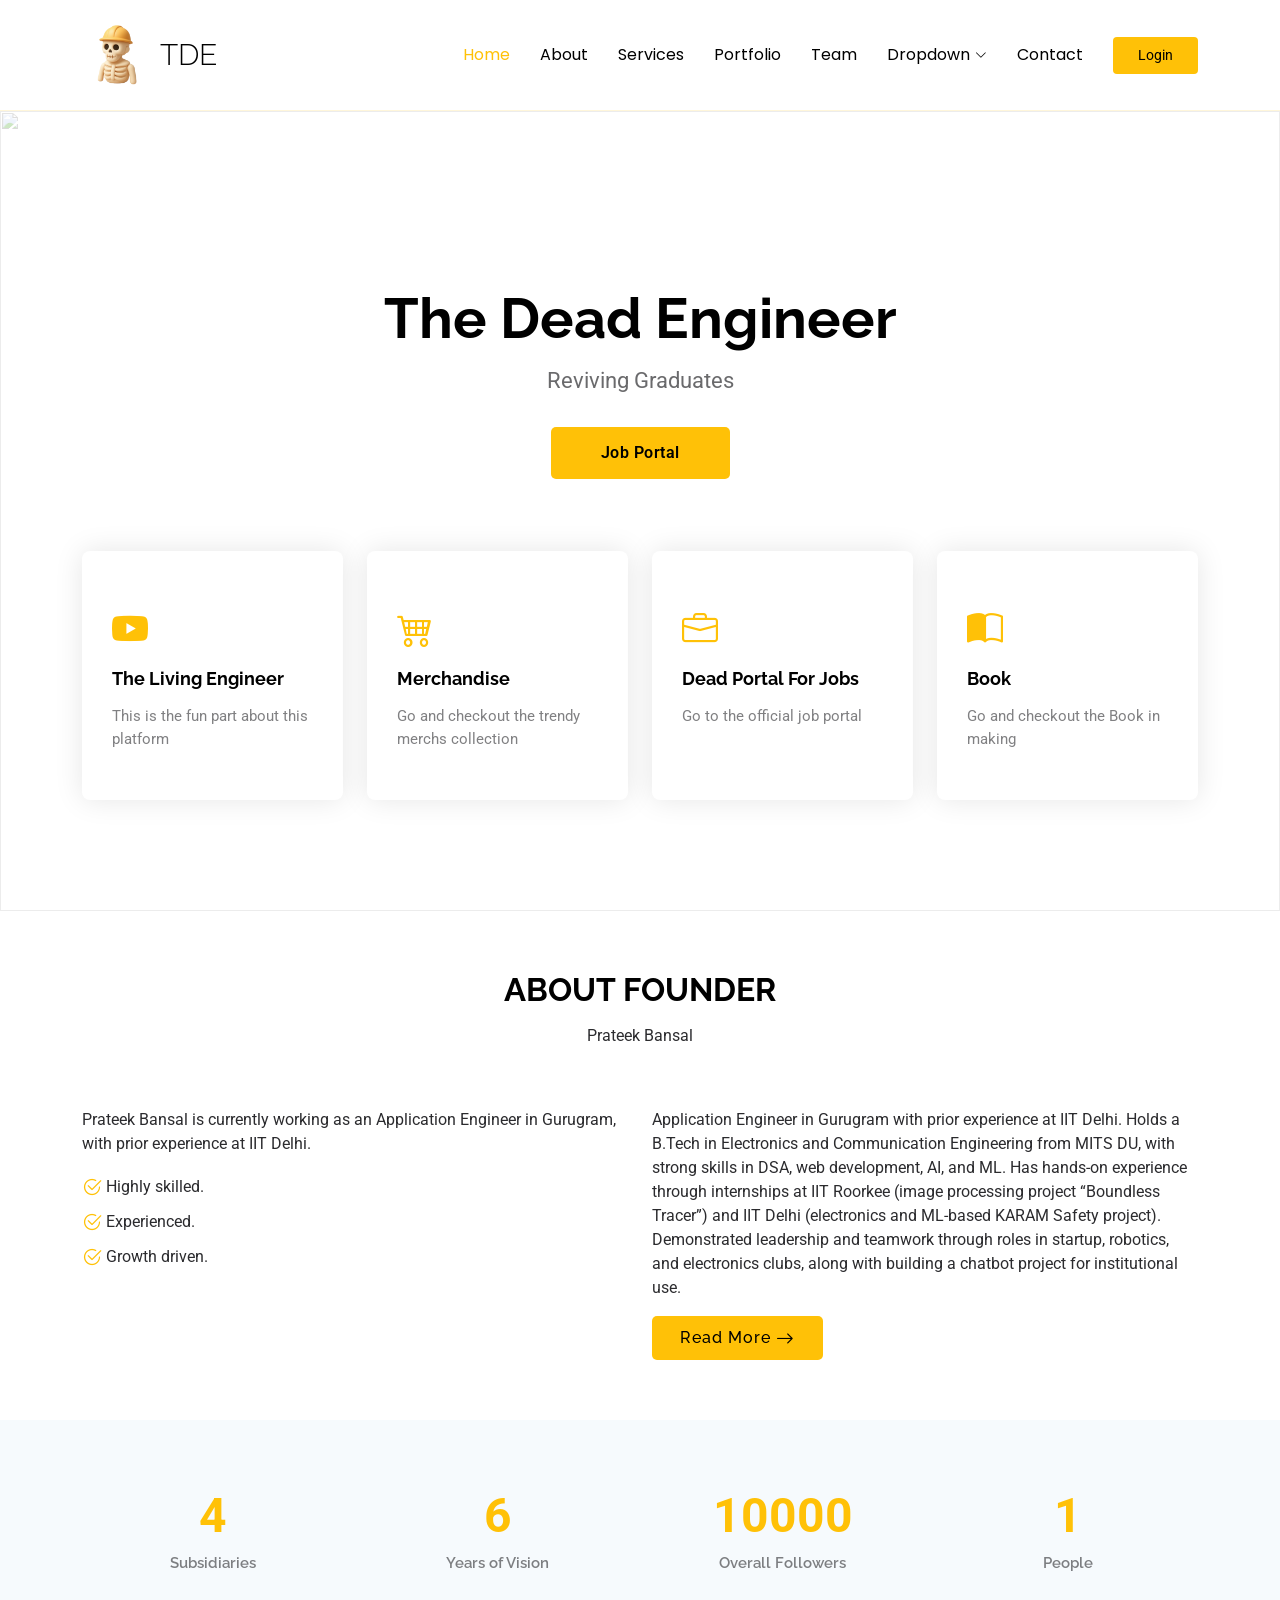
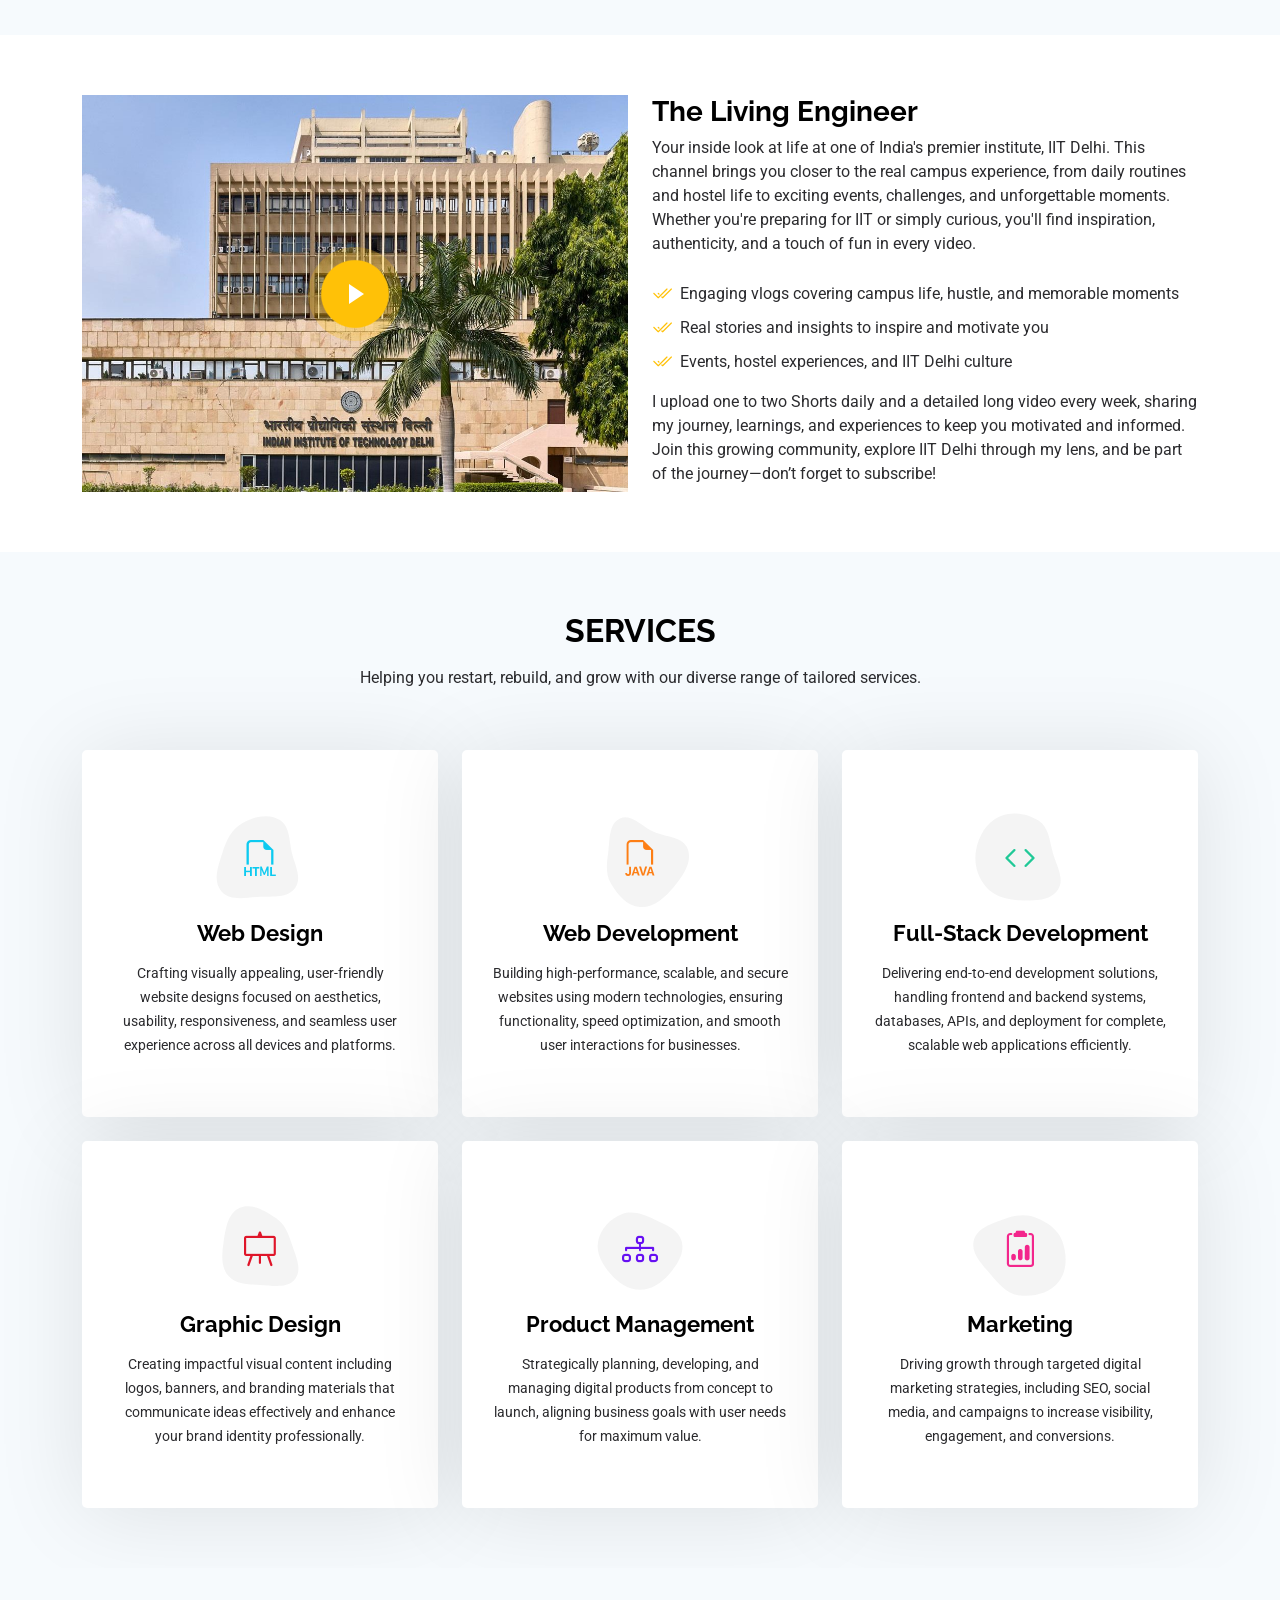
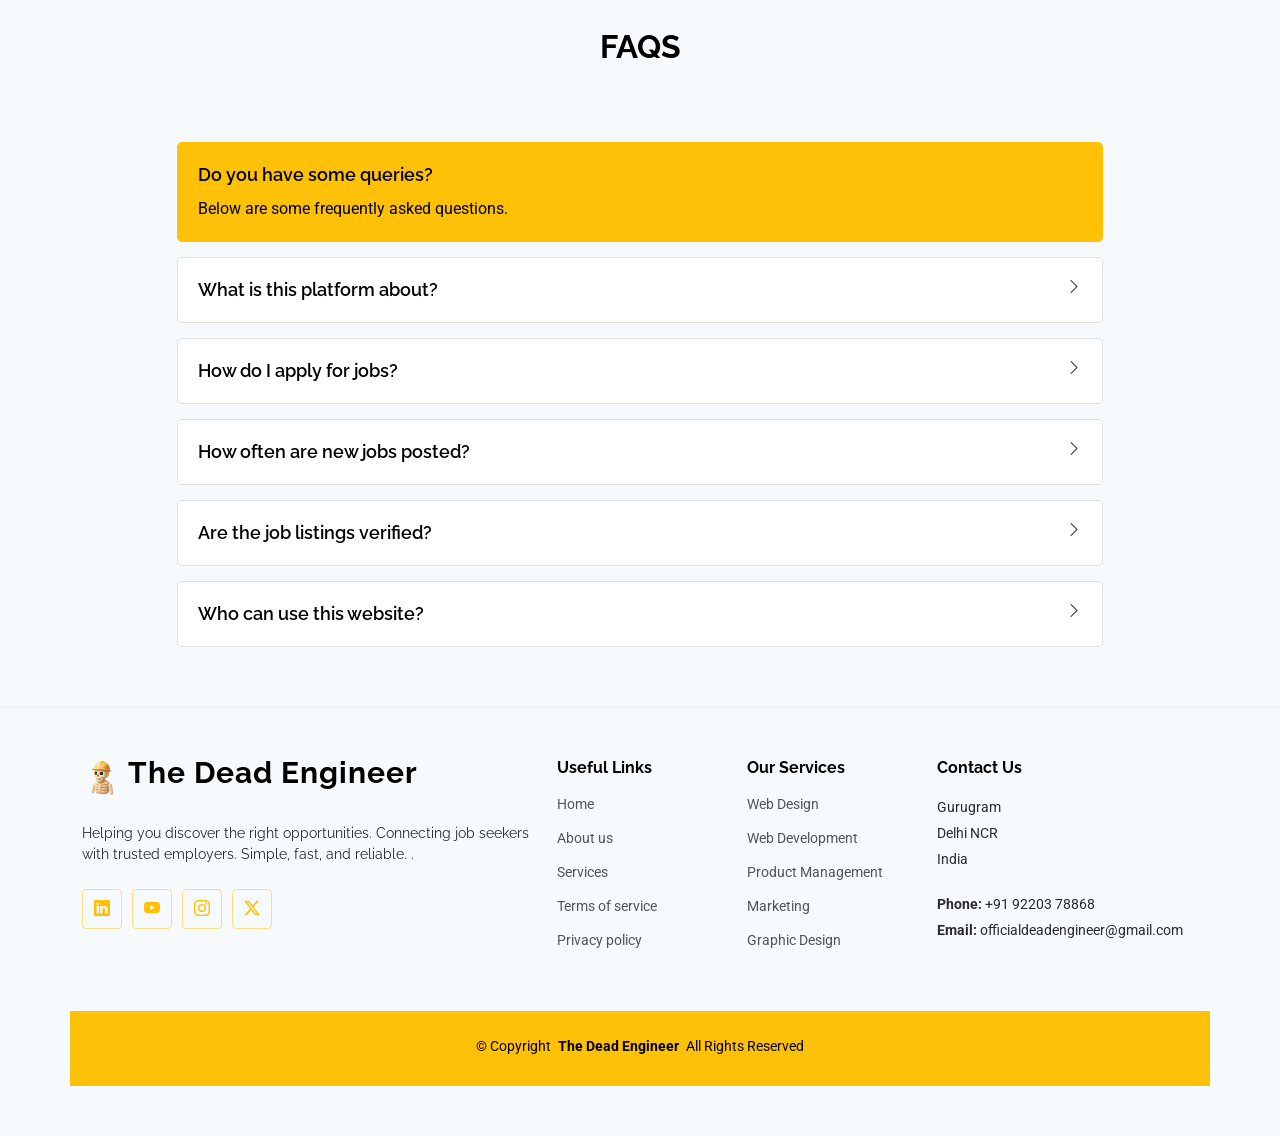
==== commit 9724fd6b: "Update index.html" ====
--- a/index.html
+++ b/index.html
@@ -470,7 +470,7 @@
     <div class="container footer-top">
       <div class="row gy-4">
         <div class="col-lg-5 col-md-12 footer-about">
-          <a href="index.html" class="logo d-flex align-items-center">
+          <a href="index.html" class="logo d-flex align-items-start">
             <img src="img/logo.png" alt="">
             <span class="sitename">The Dead Engineer</span>
           </a>
